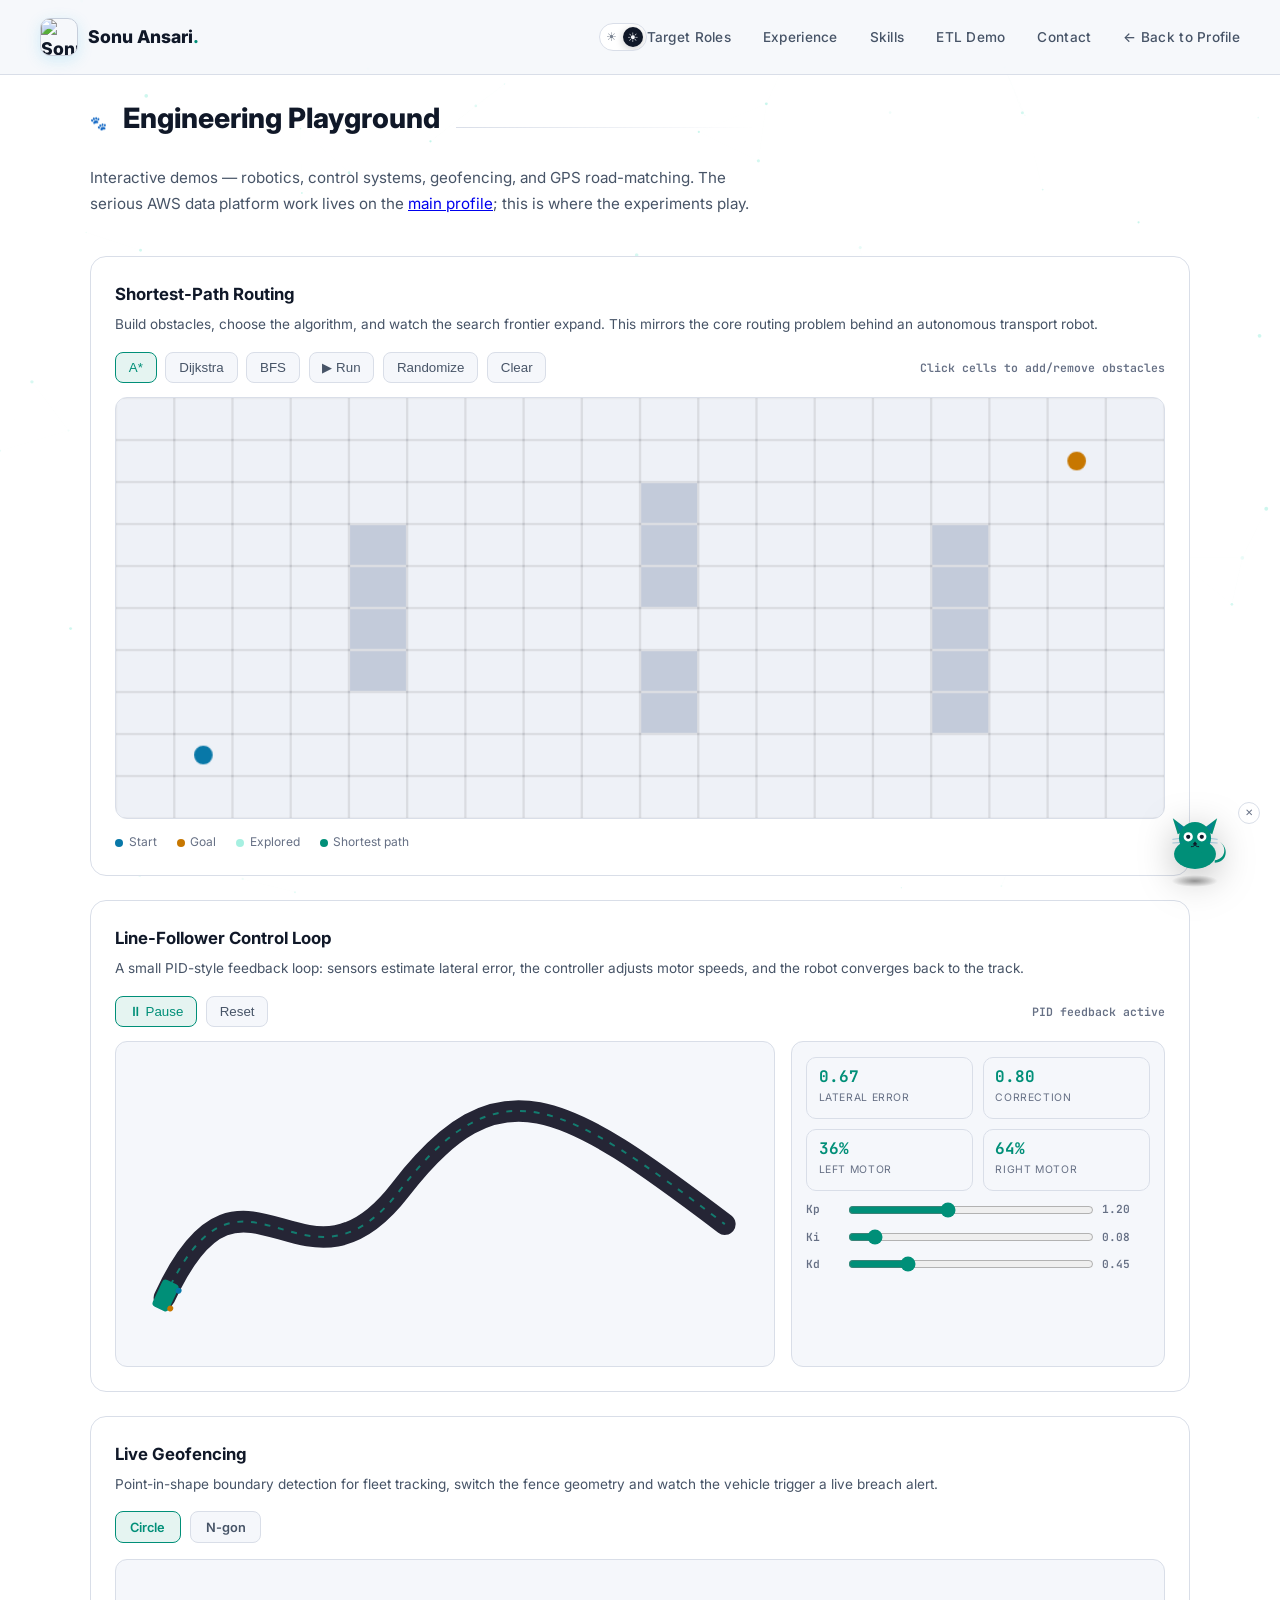
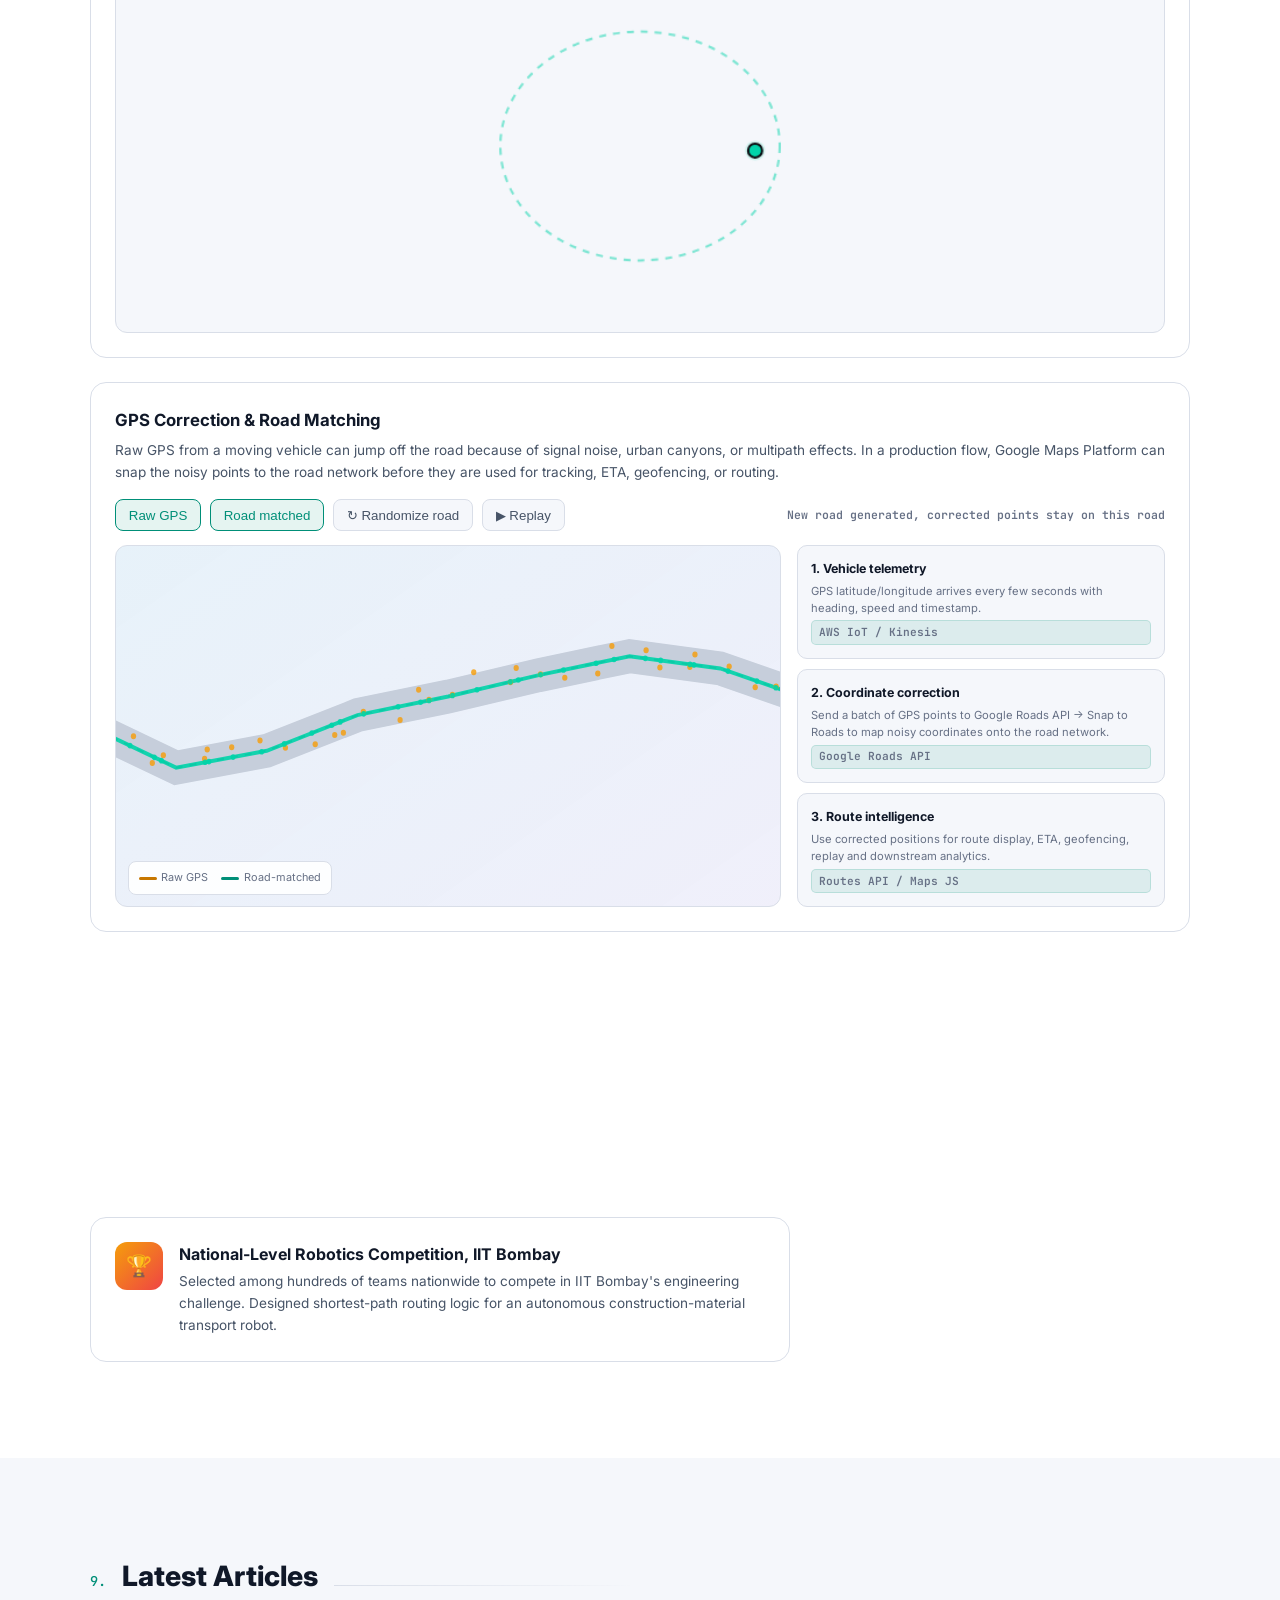
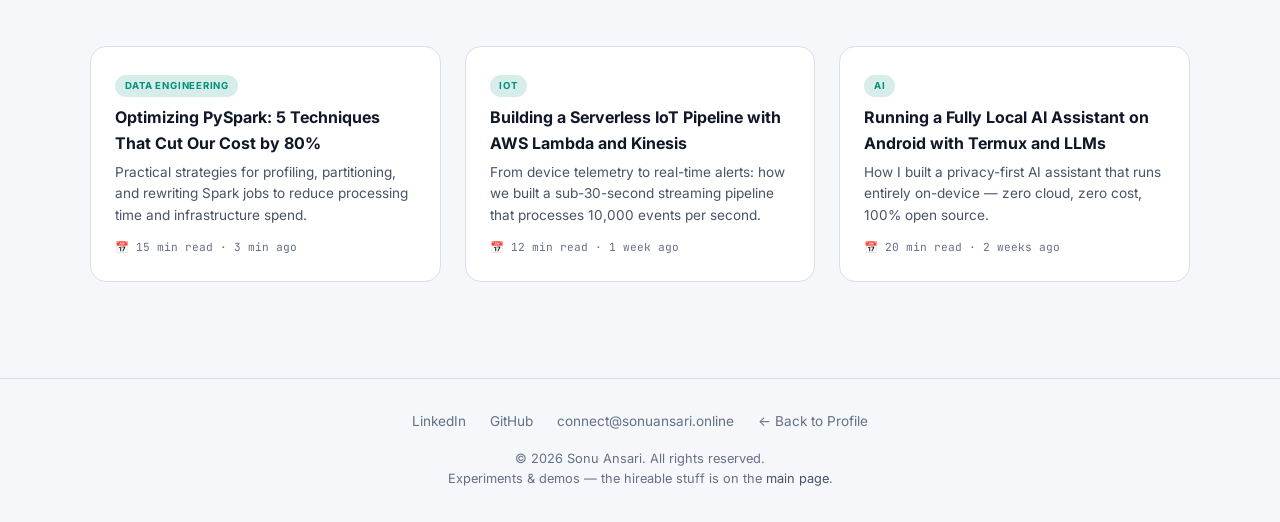
==== extras.html @ 4c88ea87 "Create extras.html" ====
<!DOCTYPE html>
<html lang="en">
<head>
    <meta charset="UTF-8">
    <meta name="viewport" content="width=device-width, initial-scale=1">
    <title>Playground — Sonu Ansari | Robotics, Geofencing & GPS Demos</title>
    <meta name="description" content="Interactive engineering demos by Sonu Ansari — shortest-path routing, line-follower control loops, live geofencing, and GPS road matching.">
    <meta name="theme-color" content="#0a0a0f">
    <link rel="icon" type="image/png" href="logo.png">
    <link rel="preconnect" href="https://fonts.googleapis.com">
    <link rel="preconnect" href="https://fonts.gstatic.com" crossorigin>
    <link href="https://fonts.googleapis.com/css2?family=Inter:wght@300;400;500;600;700;800;900&family=JetBrains+Mono:wght@400;500;600&display=swap" rel="stylesheet">
    <link rel="stylesheet" href="assets/style.css">
    <style>
        /* ===== CSS VARIABLES ===== */
        :root {
            --bg: #0a0a0f;
            --bg-elevated: #12121a;
            --bg-card: #1a1a24;
            --bg-card-hover: #1e1e2d;
            --text: #e8e8f0;
            --text-muted: #8a8aa3;
            --text-dim: #5a5a75;
            --accent: #00d4aa;
            --accent-dim: rgba(0, 212, 170, 0.2);
            --accent-glow: rgba(0, 212, 170, 0.13);
            --accent-secondary: #00a8e8;
            --accent-tertiary: #7c3aed;
            --border: #252535;
            --border-light: #333344;
            --g1: #00d4aa;
            --g2: #00a8e8;
            --g3: #7c3aed;
            --success: #10b981;
            --warning: #f59e0b;
            --pf-cell: #101019;
            --pf-obstacle: #2b2b3c;
            --pf-grid: rgba(255, 255, 255, .07);
            --pf-visited: rgba(0, 212, 170, .16);
            --pf-pathfill: rgba(0, 212, 170, .32);
            --pf-path: #00d4aa;
            --pf-start: #00a8e8;
            --pf-goal: #f59e0b;
            --cat-eye: #ffffff;
            --cat-pupil: #101828;
            --cat-mouth: #0a0a0f;
            color-scheme: dark;
        }
        html[data-theme="light"] {
            --bg: #f5f7fb;
            --bg-elevated: #ffffff;
            --bg-card: #ffffff;
            --bg-card-hover: #f8fafc;
            --text: #101828;
            --text-muted: #475467;
            --text-dim: #667085;
            --accent: #008f78;
            --accent-dim: rgba(0, 143, 120, 0.16);
            --accent-glow: rgba(0, 143, 120, 0.10);
            --accent-secondary: #0878a8;
            --accent-tertiary: #6941c6;
            --border: #d9dee8;
            --border-light: #c6cedb;
            --g1: #008f78;
            --g2: #0878a8;
            --g3: #6941c6;
            --success: #0b8f5b;
            --warning: #c77700;
            --pf-cell: #eef1f7;
            --pf-obstacle: #c3cbda;
            --pf-grid: rgba(16, 24, 40, .12);
            --pf-visited: rgba(0, 143, 120, .20);
            --pf-pathfill: rgba(0, 143, 120, .34);
            --pf-path: #008f78;
            --pf-start: #0878a8;
            --pf-goal: #c77700;
            --cat-eye: #ffffff;
            --cat-pupil: #101828;
            --cat-mouth: #101828;
            color-scheme: light;
        }
        html[data-theme="light"] body { background: var(--bg); }

        /* ===== RESET ===== */
        * { margin: 0; padding: 0; box-sizing: border-box; }
        html { scroll-behavior: smooth; }
        body {
            font-family: 'Inter', sans-serif;
            background: var(--bg);
            color: var(--text);
            line-height: 1.6;
            overflow-x: hidden;
            -webkit-font-smoothing: antialiased;
            transition: background-color .45s ease, color .45s ease;
        }
        ::-webkit-scrollbar { width: 6px; }
        ::-webkit-scrollbar-track { background: var(--bg); }
        ::-webkit-scrollbar-thumb { background: var(--border-light); border-radius: 3px; }
        ::-webkit-scrollbar-thumb:hover { background: var(--accent); }
        ::selection { background: var(--accent-dim); color: var(--accent); }
        img, svg, canvas { max-width: 100%; }

        /* ===== NAV ===== */
        nav {
            position: fixed;
            top: 0; left: 0; right: 0;
            z-index: 1000;
            padding: 1rem 2rem;
            background: color-mix(in srgb, var(--bg) 86%, transparent);
            backdrop-filter: blur(20px) saturate(1.2);
            border-bottom: 1px solid var(--border);
            transition: all 0.3s ease;
        }
        nav.scrolled {
            background: color-mix(in srgb, var(--bg) 94%, transparent);
            box-shadow: 0 4px 30px rgba(0,0,0,.16);
        }
        .nav-inner {
            max-width: 1200px;
            margin: 0 auto;
            display: flex;
            justify-content: space-between;
            align-items: center;
            min-height: 42px;
        }
        .nav-logo {
            font-weight: 800;
            font-size: 1.1rem;
            color: var(--text);
            text-decoration: none;
            display: flex;
            align-items: center;
            gap: 0.65rem;
            flex: 0 0 auto;
        }
        .nav-logo img {
            width: 38px;
            height: 38px;
            object-fit: cover;
            border-radius: 10px;
            border: 1px solid var(--border-light);
            box-shadow: 0 4px 16px rgba(0,168,232,0.16);
            flex-shrink: 0;
        }
        .nav-logo .nav-logo-dot { color: var(--accent); }
        .nav-actions {
            display: flex;
            align-items: center;
            gap: .8rem;
            margin-left: auto;
        }
        .nav-links {
            display: flex;
            gap: 2rem;
            list-style: none;
            align-items: center;
        }
        .nav-links a {
            color: var(--text-muted);
            text-decoration: none;
            font-size: 0.85rem;
            font-weight: 500;
            letter-spacing: 0.02em;
            transition: color 0.2s;
            position: relative;
        }
        .nav-links a:hover { color: var(--text); }
        .nav-links a::after {
            content: '';
            position: absolute;
            bottom: -4px; left: 0;
            width: 0; height: 2px;
            background: linear-gradient(90deg, var(--g1), var(--g2));
            transition: width 0.3s ease;
        }
        .nav-links a:hover::after { width: 100%; }

        .mobile-menu-btn {
            display: none;
            width: 42px; height: 42px;
            padding: 0;
            border: 1px solid var(--border);
            border-radius: 10px;
            background: var(--bg-card);
            color: var(--text);
            align-items: center;
            justify-content: center;
            transition: border-color .25s ease, background .25s ease, transform .25s ease;
            cursor: pointer;
        }
        .mobile-menu-btn:hover { border-color: var(--accent); transform: translateY(-1px); }
        .menu-icon {
            width: 19px; height: 16px;
            display: flex;
            flex-direction: column;
            justify-content: space-between;
        }
        .menu-icon span {
            display: block;
            width: 100%; height: 2px;
            border-radius: 2px;
            background: currentColor;
            transition: transform .3s ease, opacity .2s ease;
            transform-origin: center;
        }
        .mobile-menu-btn.active .menu-icon span:nth-child(1) { transform: translateY(7px) rotate(45deg); }
        .mobile-menu-btn.active .menu-icon span:nth-child(2) { opacity: 0; transform: scaleX(0); }
        .mobile-menu-btn.active .menu-icon span:nth-child(3) { transform: translateY(-7px) rotate(-45deg); }

        @media (max-width: 980px) {
            .mobile-menu-btn { display: inline-flex; }
            .nav-links {
                position: absolute;
                top: calc(100% + .6rem);
                left: 0; right: 0;
                z-index: 20;
                display: flex;
                flex-direction: column;
                align-items: stretch;
                gap: 0;
                padding: .55rem;
                background: color-mix(in srgb, var(--bg-elevated) 96%, transparent);
                border: 1px solid var(--border);
                border-radius: 14px;
                box-shadow: 0 18px 50px rgba(0,0,0,.18);
                opacity: 0;
                visibility: hidden;
                pointer-events: none;
                transform: translateY(-8px) scale(.98);
                transform-origin: top right;
                transition: opacity .25s ease, transform .25s ease, visibility .25s ease;
            }
            .nav-links.active { opacity: 1; visibility: visible; pointer-events: auto; transform: translateY(0) scale(1); }
            .nav-links li { width: 100%; }
            .nav-links a { display: block; padding: .8rem .85rem; border-radius: 9px; font-size: .9rem; }
            .nav-links a:hover { background: var(--accent-glow); }
            .nav-links a::after { display: none; }
        }

        /* ===== THEME TOGGLE ===== */
        .theme-toggle {
            position: relative;
            width: 48px; height: 28px;
            flex: 0 0 auto;
            border: 1px solid var(--border);
            border-radius: 999px;
            background: var(--bg-card);
            color: var(--text-muted);
            cursor: pointer;
            padding: 0;
            overflow: hidden;
            box-shadow: inset 0 0 0 1px rgba(255,255,255,.03);
            transition: border-color .3s ease, background .3s ease, transform .2s ease;
        }
        .theme-toggle:hover { border-color: var(--accent); transform: translateY(-1px); }
        .theme-toggle-track {
            position: absolute;
            inset: 0;
            display: flex;
            align-items: center;
            justify-content: space-between;
            padding: 0 6px;
            font-size: 12px;
            opacity: .72;
        }
        .theme-toggle-thumb {
            position: absolute;
            top: 3px; left: 3px;
            width: 20px; height: 20px;
            border-radius: 50%;
            display: grid;
            place-items: center;
            background: var(--text);
            color: var(--bg);
            box-shadow: 0 2px 8px rgba(0,0,0,.2);
            transition: transform .4s cubic-bezier(.2,.8,.2,1), background .4s ease, color .4s ease;
        }
        html[data-theme="light"] .theme-toggle-thumb { transform: translateX(20px); }

        /* ===== HERO ===== */
        .hero {
            min-height: 100vh;
            display: flex;
            align-items: center;
            justify-content: center;
            position: relative;
            padding: 8rem 2rem 4rem;
            overflow: hidden;
        }
        .hero-bg {
            position: absolute;
            inset: 0;
            background:
                radial-gradient(ellipse 80% 50% at 20% 40%, rgba(0,212,170,0.08) 0%, transparent 50%),
                radial-gradient(ellipse 60% 40% at 80% 60%, rgba(124,58,237,0.06) 0%, transparent 50%);
            pointer-events: none;
        }
        .hero-grid {
            position: absolute;
            inset: 0;
            background-image:
                linear-gradient(rgba(255,255,255,0.02) 1px, transparent 1px),
                linear-gradient(90deg, rgba(255,255,255,0.02) 1px, transparent 1px);
            background-size: 60px 60px;
            mask-image: radial-gradient(ellipse 70% 60% at 50% 50%, black 30%, transparent 70%);
            pointer-events: none;
        }
        .hero-content {
            max-width: 900px;
            text-align: center;
            position: relative;
            z-index: 1;
            width: 100%;
        }
        .hero-badge {
            display: inline-flex;
            align-items: center;
            gap: 0.5rem;
            padding: 0.4rem 1rem;
            background: var(--accent-dim);
            border: 1px solid var(--accent);
            border-radius: 100px;
            font-size: 0.75rem;
            font-weight: 600;
            color: var(--accent);
            letter-spacing: 0.05em;
            text-transform: uppercase;
            margin-bottom: 1.5rem;
            animation: fadeInUp 0.6s ease 0.2s both;
        }
        .hero-badge .dot {
            width: 6px; height: 6px;
            background: var(--accent);
            border-radius: 50%;
            animation: pulse 2s ease infinite;
        }
        @keyframes pulse { 0%,100%{opacity:1;transform:scale(1)} 50%{opacity:0.5;transform:scale(1.2)} }
        .hero h1 {
            font-size: clamp(2.5rem, 6vw, 4.5rem);
            font-weight: 900;
            line-height: 1.1;
            margin-bottom: 1rem;
            animation: fadeInUp 0.6s ease 0.3s both;
        }
        .hero h1 .gradient {
            background: linear-gradient(135deg, var(--g1), var(--g2), var(--g3));
            -webkit-background-clip: text;
            -webkit-text-fill-color: transparent;
            background-clip: text;
        }
        .hero-subtitle {
            font-size: clamp(1rem, 2.5vw, 1.35rem);
            color: var(--text-muted);
            font-weight: 400;
            margin-bottom: 2rem;
            animation: fadeInUp 0.6s ease 0.4s both;
        }
        .hero-desc {
            font-size: 1rem;
            color: var(--text-dim);
            max-width: 600px;
            margin: 0 auto 2.5rem;
            line-height: 1.7;
            animation: fadeInUp 0.6s ease 0.5s both;
        }
        .hero-cta {
            display: flex;
            gap: 1rem;
            justify-content: center;
            flex-wrap: wrap;
            animation: fadeInUp 0.6s ease 0.6s both;
        }
        .btn {
            display: inline-flex;
            align-items: center;
            gap: 0.5rem;
            padding: 0.85rem 1.75rem;
            border-radius: 8px;
            font-size: 0.9rem;
            font-weight: 600;
            text-decoration: none;
            transition: all 0.3s ease;
            cursor: pointer;
            border: none;
            font-family: inherit;
        }
        .btn-primary {
            background: linear-gradient(135deg, var(--g1), var(--g2));
            color: var(--bg);
            box-shadow: 0 4px 20px rgba(0,212,170,0.3);
        }
        .btn-primary:hover { transform: translateY(-2px); box-shadow: 0 8px 30px rgba(0,212,170,0.4); }
        .btn-secondary {
            background: transparent;
            color: var(--text);
            border: 1px solid var(--border-light);
        }
        .btn-secondary:hover { border-color: var(--accent); color: var(--accent); background: var(--accent-glow); }
        .btn-outline {
            background: transparent;
            color: var(--accent);
            border: 1px solid var(--accent);
        }
        .btn-outline:hover { background: var(--accent-glow); transform: translateY(-2px); }

        .stats-bar {
            display: flex;
            justify-content: center;
            gap: 3rem;
            margin-top: 4rem;
            padding-top: 2rem;
            border-top: 1px solid var(--border);
            animation: fadeInUp 0.6s ease 0.7s both;
            flex-wrap: wrap;
        }
        .stat-item { text-align: center; }
        .stat-value {
            font-size: 2rem;
            font-weight: 800;
            color: var(--accent);
            font-family: 'JetBrains Mono', monospace;
        }
        .stat-label {
            font-size: 0.75rem;
            color: var(--text-dim);
            text-transform: uppercase;
            letter-spacing: 0.1em;
            margin-top: 0.25rem;
        }

        /* ===== SECTIONS ===== */
        section { padding: 6rem 2rem; }
        .section-inner { max-width: 1100px; margin: 0 auto; }
        .section-header {
            margin-bottom: 3rem;
            display: flex;
            align-items: baseline;
            gap: 1rem;
            flex-wrap: wrap;
        }
        .section-header h2 { font-size: 1.75rem; font-weight: 800; color: var(--text); }
        .section-header .line {
            flex: 1;
            height: 1px;
            background: linear-gradient(90deg, var(--border), transparent);
            max-width: 300px;
        }
        .section-header .num {
            font-family: 'JetBrains Mono', monospace;
            font-size: 0.85rem;
            color: var(--accent);
            font-weight: 500;
        }

        /* ===== ABOUT ===== */
        #about { background: var(--bg-elevated); }
        .about-grid {
            display: grid;
            grid-template-columns: 1fr 1.2fr;
            gap: 4rem;
            align-items: start;
        }
        .about-left { position: relative; }
        .about-avatar {
            width: 220px; height: 220px;
            border-radius: 20px;
            background: linear-gradient(135deg, var(--g1), var(--g2), var(--g3));
            display: flex;
            align-items: center;
            justify-content: center;
            font-size: 5rem;
            font-weight: 800;
            color: white;
            position: relative;
            overflow: hidden;
            animation: float 6s ease-in-out infinite;
        }
        .about-avatar::before {
            content: '';
            position: absolute;
            inset: 3px;
            background: var(--bg-card);
            border-radius: 17px;
        }
        .about-avatar span { position: relative; z-index: 1; }
        @keyframes float { 0%,100%{transform:translateY(0)} 50%{transform:translateY(-10px)} }
        .about-info {
            margin-top: 2rem;
            display: flex;
            flex-direction: column;
            gap: 0.75rem;
        }
        .info-row {
            display: flex;
            align-items: center;
            gap: 0.75rem;
            font-size: 0.9rem;
            color: var(--text-muted);
        }
        .info-row svg {
            width: 18px; height: 18px;
            color: var(--accent);
            flex-shrink: 0;
        }
        .info-row a {
            color: var(--text-muted);
            text-decoration: none;
            transition: color 0.2s;
            word-break: break-all;
        }
        .info-row a:hover { color: var(--accent); }
        .about-right p {
            color: var(--text-muted);
            font-size: 1rem;
            line-height: 1.8;
            margin-bottom: 1.5rem;
        }
        .about-right p strong { color: var(--text); font-weight: 600; }

        /* ===== EXPERIENCE CAROUSEL ===== */
        #experience { position: relative; }
        .exp-carousel { position: relative; overflow: hidden; }
        .exp-track {
            display: flex;
            width: calc(var(--slide-count, 5) * 100%);
            transition: transform 0.5s cubic-bezier(0.4, 0, 0.2, 1);
            align-items: stretch;
        }
        .exp-slide {
            width: calc(100% / var(--slide-count, 5));
            flex: 0 0 calc(100% / var(--slide-count, 5));
            padding: 4px;
        }
        .exp-slide-inner {
            background: var(--bg-card);
            border: 1px solid var(--border);
            border-radius: 16px;
            padding: 2rem;
            height: 100%;
            transition: all 0.4s cubic-bezier(0.4, 0, 0.2, 1);
            position: relative;
            overflow: hidden;
        }
        .exp-slide-inner::before {
            content: '';
            position: absolute;
            top: 0; left: 0;
            width: 100%; height: 3px;
            background: linear-gradient(90deg, var(--g1), var(--g2), var(--g3));
            transform: scaleX(0);
            transform-origin: left;
            transition: transform 0.4s ease;
        }
        .exp-slide-inner:hover::before { transform: scaleX(1); }
        .exp-slide-inner:hover {
            border-color: var(--border-light);
            background: var(--bg-card-hover);
        }
        .exp-slide-header { margin-bottom: 1.25rem; }
        .exp-slide-role {
            font-size: 1.25rem;
            font-weight: 700;
            color: var(--text);
            line-height: 1.3;
            margin: 0 0 0.25rem 0;
        }
        .company-link {
            margin-left: .5rem;
            font-size: .72rem;
            font-family: 'JetBrains Mono', monospace;
            color: var(--accent);
            text-decoration: none;
            white-space: nowrap;
            border-bottom: 1px dashed currentColor;
            transition: opacity .2s ease, color .2s ease;
        }
        .company-link:hover { color: var(--accent-secondary); opacity: .9; }
        .exp-slide-company {
            font-size: 0.95rem;
            font-weight: 600;
            color: var(--accent);
            margin: 0 0 0.75rem 0;
        }
        .exp-slide-meta {
            display: flex;
            gap: 1rem;
            flex-wrap: wrap;
            align-items: center;
            margin-bottom: 1rem;
        }
        .exp-slide-meta-item {
            font-size: 0.8rem;
            color: var(--text-dim);
            font-family: 'JetBrains Mono', monospace;
            display: flex;
            align-items: center;
            gap: 0.35rem;
        }
        .exp-slide-meta-item svg {
            width: 14px; height: 14px;
            color: var(--accent);
            flex-shrink: 0;
        }
        .exp-slide-tags {
            display: flex;
            gap: 0.5rem;
            flex-wrap: wrap;
            margin-bottom: 1rem;
        }
        .exp-slide-tag {
            font-size: 0.7rem;
            font-weight: 600;
            padding: 0.25rem 0.6rem;
            border-radius: 100px;
            background: var(--accent-glow);
            border: 1px solid var(--accent-dim);
            color: var(--accent);
            text-transform: uppercase;
            letter-spacing: 0.05em;
        }
        .exp-slide-tag.current {
            background: rgba(16,185,129,0.15);
            border-color: rgba(16,185,129,0.3);
            color: var(--success);
        }
        .exp-slide-desc {
            font-size: 0.95rem;
            line-height: 1.7;
            color: var(--text-muted);
            margin: 0;
        }
        .exp-slide-achievements {
            display: flex;
            flex-direction: column;
            gap: 1rem;
        }
        .exp-slide-achievement {
            display: flex;
            gap: 0.75rem;
            align-items: flex-start;
        }
        .exp-slide-ach-icon {
            width: 20px; height: 20px;
            flex-shrink: 0;
            margin-top: 2px;
            color: var(--accent);
            font-weight: 700;
        }
        .exp-slide-ach-text { flex: 1; }
        .exp-slide-ach-title {
            font-size: 0.95rem;
            font-weight: 600;
            color: var(--text);
            line-height: 1.4;
            margin: 0 0 0.15rem 0;
        }
        .exp-slide-ach-detail {
            font-size: 0.85rem;
            color: var(--text-muted);
            line-height: 1.6;
            margin: 0;
        }
        .exp-slide-ach-highlight { font-weight: 600; color: var(--text); }
        .exp-slide-metrics-grid {
            display: grid;
            grid-template-columns: repeat(3, 1fr);
            gap: 1rem;
        }
        .exp-slide-metric {
            text-align: center;
            padding: 1.25rem 0.75rem;
            border-radius: 12px;
            border: 1px solid var(--border);
            background: var(--bg);
            transition: all 0.3s ease;
        }
        .exp-slide-metric:hover { border-color: var(--border-light); transform: translateY(-2px); }
        .exp-slide-metric-value {
            font-size: 1.75rem;
            font-weight: 800;
            color: var(--text);
            line-height: 1.1;
            margin: 0 0 0.35rem 0;
            font-family: 'JetBrains Mono', monospace;
        }
        .exp-slide-metric-label {
            font-size: 0.65rem;
            color: var(--text-dim);
            text-transform: uppercase;
            letter-spacing: 0.08em;
            margin: 0;
        }
        .exp-slide-metric.accent .exp-slide-metric-value { color: var(--accent-secondary); }
        .exp-slide-metric.positive .exp-slide-metric-value { color: var(--accent); }
        .exp-slide-card-title {
            font-size: 1.05rem;
            font-weight: 700;
            color: var(--text);
            margin: 0 0 1.25rem 0;
            display: flex;
            align-items: center;
            gap: 0.5rem;
        }
        .exp-slide-card-title svg {
            width: 20px; height: 20px;
            color: var(--accent);
        }

        .exp-slide-nav {
            display: flex;
            align-items: center;
            justify-content: center;
            gap: 1rem;
            margin-top: 1.5rem;
        }
        .exp-slide-nav-btn {
            width: 40px; height: 40px;
            border-radius: 10px;
            border: 1px solid var(--border);
            background: var(--bg-card);
            cursor: pointer;
            display: flex;
            align-items: center;
            justify-content: center;
            color: var(--text-muted);
            transition: all 0.2s ease;
        }
        .exp-slide-nav-btn:hover { border-color: var(--accent); color: var(--accent); background: var(--accent-glow); }
        .exp-slide-nav-btn:disabled { opacity: 0.3; cursor: not-allowed; }
        .exp-slide-nav-btn svg { width: 18px; height: 18px; }
        .exp-slide-dots {
            display: flex;
            gap: 0.5rem;
        }
        .exp-slide-dot {
            width: 8px; height: 8px;
            border-radius: 50%;
            border: none;
            padding: 0;
            cursor: pointer;
            background: var(--border);
            transition: all 0.3s ease;
        }
        .exp-slide-dot.active {
            background: var(--accent);
            width: 24px;
            border-radius: 4px;
        }

        @media (max-width: 640px) {
            .exp-slide-metrics-grid { grid-template-columns: repeat(2, 1fr); }
            .exp-slide-inner { padding: 1.25rem; }
            .exp-slide-role { font-size: 1.1rem; }
            .exp-slide-metric-value { font-size: 1.4rem; }
        }

        /* ===== SKILLS ===== */
        #skills { background: var(--bg-elevated); }
        .skills-grid {
            display: grid;
            grid-template-columns: repeat(auto-fit, minmax(280px, 1fr));
            gap: 1.5rem;
        }
        .skill-category {
            background: var(--bg-card);
            border: 1px solid var(--border);
            border-radius: 16px;
            padding: 1.5rem;
            transition: all 0.3s ease;
        }
        .skill-category:hover { border-color: var(--border-light); transform: translateY(-2px); }
        .skill-cat-title {
            font-size: 0.85rem;
            font-weight: 700;
            color: var(--accent);
            text-transform: uppercase;
            letter-spacing: 0.08em;
            margin-bottom: 1rem;
            display: flex;
            align-items: center;
            gap: 0.5rem;
        }
        .skill-tags {
            display: flex;
            flex-wrap: wrap;
            gap: 0.5rem;
        }
        .skill-tag {
            padding: 0.4rem 0.9rem;
            background: var(--bg);
            border: 1px solid var(--border);
            border-radius: 6px;
            font-size: 0.8rem;
            font-weight: 500;
            color: var(--text-muted);
            transition: all 0.2s;
            font-family: 'JetBrains Mono', monospace;
        }
        .skill-tag:hover { border-color: var(--accent); color: var(--accent); background: var(--accent-glow); }

        /* ===== PROJECTS ===== */
        .project-grid {
            display: grid;
            grid-template-columns: repeat(auto-fit, minmax(340px, 1fr));
            gap: 1.5rem;
        }
        .project-card {
            background: var(--bg-card);
            border: 1px solid var(--border);
            border-radius: 16px;
            padding: 2rem;
            transition: all 0.4s cubic-bezier(0.4, 0, 0.2, 1);
            position: relative;
            overflow: hidden;
            display: flex;
            flex-direction: column;
        }
        .project-card::after {
            content: '';
            position: absolute;
            top: 0; right: 0;
            width: 150px; height: 150px;
            background: radial-gradient(circle, var(--accent-glow) 0%, transparent 70%);
            opacity: 0;
            transition: opacity 0.3s;
        }
        .project-card:hover { border-color: var(--border-light); transform: translateY(-4px); box-shadow: 0 15px 50px rgba(0,0,0,0.3); }
        .project-card:hover::after { opacity: 1; }
        .project-icon {
            width: 52px; height: 52px;
            border-radius: 14px;
            background: linear-gradient(135deg, var(--accent-dim), rgba(0,168,232,0.2));
            display: flex;
            align-items: center;
            justify-content: center;
            margin-bottom: 1rem;
            font-size: 1.6rem;
            border: 1px solid var(--accent-dim);
        }
        .project-title {
            font-size: 1.1rem;
            font-weight: 700;
            color: var(--text);
            margin-bottom: 0.5rem;
        }
        .project-desc {
            font-size: 0.9rem;
            color: var(--text-muted);
            line-height: 1.6;
            margin-bottom: 1rem;
            flex-grow: 1;
        }
        .project-features {
            list-style: none;
            margin-bottom: 1rem;
        }
        .project-features li {
            display: flex;
            gap: 0.5rem;
            align-items: flex-start;
            font-size: 0.85rem;
            color: var(--text-muted);
            margin-bottom: 0.4rem;
        }
        .project-features li::before { content: '→'; color: var(--accent); font-weight: 700; }
        .project-metrics {
            display: flex;
            gap: 1.5rem;
            margin-top: auto;
        }
        .project-metric {
            font-size: 0.75rem;
            color: var(--text-dim);
        }
        .project-metric strong {
            display: block;
            font-size: 1rem;
            color: var(--accent);
            font-family: 'JetBrains Mono', monospace;
        }
        .project-tags {
            display: flex;
            flex-wrap: wrap;
            gap: 0.4rem;
            margin-top: 1rem;
        }
        .project-tag {
            padding: 0.25rem 0.7rem;
            background: var(--bg);
            border-radius: 4px;
            font-size: 0.7rem;
            color: var(--text-dim);
            font-family: 'JetBrains Mono', monospace;
            border: 1px solid var(--border);
        }
        .project-links {
            display: flex;
            gap: 0.75rem;
            margin-top: 1rem;
        }
        .project-link {
            display: inline-flex;
            align-items: center;
            gap: 0.4rem;
            padding: 0.5rem 1rem;
            background: var(--bg);
            border: 1px solid var(--border);
            border-radius: 6px;
            color: var(--text-muted);
            text-decoration: none;
            font-size: 0.8rem;
            font-weight: 500;
            transition: all 0.2s;
        }
        .project-link:hover { border-color: var(--accent); color: var(--accent); background: var(--accent-glow); }
        .project-card.featured {
            border-color: var(--accent-dim);
            background: linear-gradient(135deg, var(--bg-card), rgba(0,212,170,0.03));
        }
        .project-card.featured .project-icon {
            background: linear-gradient(135deg, var(--accent-dim), rgba(124,58,237,0.2));
            animation: iconGlow 3s ease infinite;
        }
        @keyframes iconGlow { 0%,100%{box-shadow:0 0 0 0 rgba(0,212,170,0.2)} 50%{box-shadow:0 0 20px 5px rgba(0,212,170,0.1)} }
        .featured-badge {
            position: absolute;
            top: 1rem; right: 1rem;
            padding: 0.25rem 0.6rem;
            background: linear-gradient(135deg, var(--g1), var(--g2));
            color: var(--bg);
            font-size: 0.65rem;
            font-weight: 700;
            text-transform: uppercase;
            letter-spacing: 0.05em;
            border-radius: 100px;
        }

        /* ===== SHOWCASE (shared) ===== */
        #showcase { background: var(--bg-elevated); }
        .showcase-intro {
            color: var(--text-muted);
            max-width: 680px;
            margin: -1.5rem 0 2.5rem;
            font-size: 0.95rem;
            line-height: 1.7;
        }
        .showcase-grid {
            display: grid;
            grid-template-columns: repeat(auto-fit, minmax(320px, 1fr));
            gap: 1.5rem;
        }
        .showcase-card {
            background: var(--bg-card);
            border: 1px solid var(--border);
            border-radius: 16px;
            padding: 1.5rem;
            transition: border-color 0.3s ease;
        }
        .showcase-card:hover { border-color: var(--border-light); }
        .showcase-card-wide { grid-column: 1 / -1; }
        .showcase-card-header h3 {
            font-size: 1.05rem;
            font-weight: 700;
            color: var(--text);
            margin-bottom: 0.35rem;
        }
        .showcase-card-header p {
            font-size: 0.85rem;
            color: var(--text-muted);
            line-height: 1.6;
            margin-bottom: 1rem;
        }
        .showcase-canvas-wrap {
            position: relative;
            background: var(--bg);
            border: 1px solid var(--border);
            border-radius: 12px;
            overflow: hidden;
        }
        .showcase-canvas-wrap canvas,
        .showcase-canvas-wrap svg {
            display: block;
            width: 100%;
            height: auto;
        }
        .showcase-legend {
            display: flex;
            gap: 1.25rem;
            flex-wrap: wrap;
            margin-top: 0.85rem;
            font-size: 0.75rem;
            color: var(--text-dim);
        }
        .showcase-legend .dot {
            display: inline-block;
            width: 8px; height: 8px;
            border-radius: 50%;
            margin-right: 0.35rem;
            vertical-align: middle;
        }
        .showcase-legend .dot.start { background: var(--accent-secondary); }
        .showcase-legend .dot.goal { background: var(--warning); }
        .showcase-legend .dot.visited { background: rgba(0,212,170,0.35); }
        .showcase-legend .dot.path { background: var(--accent); }

        .demo-toolbar {
            display: flex;
            align-items: center;
            gap: 0.55rem;
            flex-wrap: wrap;
            margin-bottom: 0.9rem;
        }
        .demo-btn {
            padding: 0.45rem 0.8rem;
            border-radius: 8px;
            border: 1px solid var(--border);
            background: var(--bg);
            color: var(--text-muted);
            font: 600 0.75rem/1 inherit;
            cursor: pointer;
            transition: all .2s ease;
        }
        .demo-btn:hover, .demo-btn.active { border-color: var(--accent); color: var(--accent); background: var(--accent-glow); }
        .demo-readout {
            margin-left: auto;
            font: 600 0.72rem/1 'JetBrains Mono', monospace;
            color: var(--text-dim);
        }

        /* Line Follower */
        .lf-dashboard {
            display: grid;
            grid-template-columns: 1.5fr .85fr;
            gap: 1rem;
        }
        .lf-panel {
            background: var(--bg);
            border: 1px solid var(--border);
            border-radius: 12px;
            padding: 0.9rem;
        }
        .lf-metrics {
            display: grid;
            grid-template-columns: repeat(2, 1fr);
            gap: .65rem;
        }
        .lf-metric {
            border: 1px solid var(--border);
            border-radius: 10px;
            padding: .7rem;
        }
        .lf-metric-value {
            font: 700 1rem/1 'JetBrains Mono', monospace;
            color: var(--accent);
        }
        .lf-metric-label {
            margin-top: .3rem;
            font-size: .65rem;
            color: var(--text-dim);
            text-transform: uppercase;
            letter-spacing: .06em;
        }
        .control-row {
            display: grid;
            grid-template-columns: 34px 1fr 48px;
            gap: .5rem;
            align-items: center;
            margin-top: .7rem;
            font: 600 .7rem/1 'JetBrains Mono', monospace;
            color: var(--text-dim);
        }
        .control-row input { width: 100%; accent-color: var(--accent); }
        .lf-robot-body { fill: var(--accent); }
        .lf-sensor { transition: fill 0.15s ease; fill: var(--accent-secondary); }
        .lf-sensor.active { fill: var(--warning); }

        /* Geofence */
        .showcase-controls {
            display: flex;
            align-items: center;
            gap: 0.6rem;
            flex-wrap: wrap;
            margin-bottom: 1rem;
        }
        .shape-btn {
            padding: 0.45rem 0.9rem;
            border-radius: 8px;
            border: 1px solid var(--border);
            background: var(--bg);
            color: var(--text-muted);
            font-size: 0.8rem;
            font-weight: 600;
            cursor: pointer;
            transition: all 0.2s ease;
            font-family: inherit;
        }
        .shape-btn:hover { border-color: var(--accent); color: var(--accent); }
        .shape-btn.active { background: var(--accent-glow); border-color: var(--accent); color: var(--accent); }
        .ngon-slider-wrap {
            display: none;
            align-items: center;
            gap: 0.5rem;
            font-size: 0.75rem;
            color: var(--text-dim);
            font-family: 'JetBrains Mono', monospace;
        }
        .ngon-slider-wrap.active { display: flex; }
        .ngon-slider-wrap input[type="range"] { accent-color: var(--accent); width: 120px; }
        .geofence-alert {
            position: absolute;
            top: 0.75rem;
            left: 50%;
            transform: translateX(-50%) translateY(-10px);
            background: rgba(239,68,68,0.15);
            border: 1px solid rgba(239,68,68,0.4);
            color: #f87171;
            font-size: 0.75rem;
            font-weight: 700;
            padding: 0.4rem 0.9rem;
            border-radius: 100px;
            opacity: 0;
            transition: all 0.3s ease;
            pointer-events: none;
            letter-spacing: 0.02em;
            white-space: nowrap;
        }
        .geofence-alert.show { opacity: 1; transform: translateX(-50%) translateY(0); }

        /* Map Match */
        .mapmatch-layout {
            display: grid;
            grid-template-columns: 1.45fr .8fr;
            gap: 1rem;
        }
        .map-canvas {
            position: relative;
            min-height: 300px;
            background: linear-gradient(145deg, rgba(0,168,232,.06), rgba(124,58,237,.04)), var(--bg);
            border: 1px solid var(--border);
            border-radius: 12px;
            overflow: hidden;
        }
        .map-canvas svg { width: 100%; height: 300px; display: block; }
        .map-legend {
            position: absolute;
            left: .75rem; bottom: .7rem;
            display: flex;
            gap: .8rem;
            flex-wrap: wrap;
            font-size: .68rem;
            color: var(--text-dim);
            background: color-mix(in srgb, var(--bg-elevated) 92%, transparent);
            padding: .45rem .6rem;
            border-radius: 8px;
            border: 1px solid var(--border);
        }
        .legend-line {
            display: inline-block;
            width: 18px; height: 3px;
            vertical-align: middle;
            margin-right: .3rem;
            border-radius: 4px;
            background: var(--warning);
        }
        .legend-line.corrected { background: var(--accent); }
        #roadBase { stroke: var(--border-light) !important; }
        #roadCenter { stroke: var(--text-dim) !important; }
        #mapVehicle { stroke: var(--bg) !important; }
        .map-api-list {
            display: flex;
            flex-direction: column;
            gap: .65rem;
        }
        .api-step {
            border: 1px solid var(--border);
            border-radius: 10px;
            padding: .8rem;
            background: var(--bg);
        }
        .api-step strong { display: block; color: var(--text); font-size: .78rem; }
        .api-step span { display: block; margin-top: .25rem; color: var(--text-dim); font-size: .7rem; line-height: 1.5; }
        .api-chip {
            display: inline-block;
            margin-top: .45rem;
            padding: .18rem .45rem;
            border-radius: 5px;
            background: var(--accent-glow);
            color: var(--accent);
            border: 1px solid var(--accent-dim);
            font: 600 .62rem/1 'JetBrains Mono', monospace;
        }

        /* ETL */
        .etl-cohort {
            display: grid;
            grid-template-columns: repeat(4, 1fr);
            gap: .65rem;
            margin: .9rem 0 1rem;
        }
        .etl-cohort-card {
            border: 1px solid var(--border);
            border-radius: 12px;
            padding: .75rem .8rem;
            background: linear-gradient(135deg, rgba(255,255,255,.025), rgba(0,212,170,.025));
        }
        .etl-cohort-card span {
            display: block;
            font-size: .62rem;
            color: var(--text-dim);
            text-transform: uppercase;
            letter-spacing: .05em;
        }
        .etl-cohort-card strong {
            display: block;
            margin-top: .25rem;
            font: 700 1.15rem/1.1 'JetBrains Mono', monospace;
            color: var(--accent);
        }
        .etl-cohort-card small {
            display: block;
            margin-top: .25rem;
            color: var(--text-muted);
            font-size: .62rem;
        }
        .etl-report-grid {
            display: grid;
            grid-template-columns: 1fr 1fr;
            gap: .75rem;
            margin-top: .9rem;
        }
        .etl-report-card {
            border: 1px solid var(--border);
            border-radius: 12px;
            padding: 1rem;
            background: var(--bg);
        }
        .etl-report-label {
            display: block;
            font: 700 .58rem/1 'JetBrains Mono', monospace;
            letter-spacing: .1em;
            color: var(--text-dim);
            margin-bottom: .8rem;
        }
        .etl-report-user {
            display: flex;
            align-items: center;
            gap: .7rem;
            padding-bottom: .7rem;
            border-bottom: 1px solid var(--border);
        }
        .etl-avatar {
            width: 34px; height: 34px;
            display: grid;
            place-items: center;
            border-radius: 50%;
            background: var(--accent-glow);
            border: 1px solid var(--accent);
            color: var(--accent);
            font: 700 .68rem 'JetBrains Mono', monospace;
        }
        .etl-report-user strong, .etl-badge strong {
            display: block;
            color: var(--text);
            font-size: .75rem;
        }
        .etl-report-user small, .etl-badge small {
            display: block;
            margin-top: .18rem;
            color: var(--text-dim);
            font-size: .61rem;
        }
        .etl-metric-row {
            display: grid;
            grid-template-columns: 1fr auto auto;
            gap: .7rem;
            align-items: center;
            padding: .55rem 0;
            border-bottom: 1px solid rgba(255,255,255,.04);
            font-size: .68rem;
        }
        .etl-metric-row:last-child { border-bottom: 0; }
        .etl-metric-row strong {
            font: 700 .75rem 'JetBrains Mono', monospace;
            color: var(--text);
        }
        .etl-metric-row i { font-style: normal; font-size: .58rem; color: var(--accent); }
        .etl-badge {
            display: flex;
            gap: .65rem;
            align-items: flex-start;
            padding: .55rem 0;
            border-bottom: 1px solid rgba(255,255,255,.04);
        }
        .etl-badge:last-child { border-bottom: 0; }
        .etl-badge > span { font-size: 1.15rem; }
        .etl-flow {
            position: relative;
            display: flex;
            gap: .55rem;
            align-items: stretch;
            overflow-x: auto;
            padding: .25rem .1rem .8rem;
            scrollbar-width: thin;
        }
        .etl-node {
            position: relative;
            min-width: 92px;
            border: 1px solid var(--border);
            border-radius: 12px;
            background: var(--bg);
            padding: .85rem .6rem;
            text-align: center;
            transition: all .3s ease;
        }
        .etl-node.active { border-color: var(--accent); box-shadow: 0 0 24px var(--accent-glow); transform: translateY(-3px); }
        .etl-node.done { border-color: rgba(0,212,170,.35); }
        .etl-node-icon { font-size: 1.15rem; }
        .etl-node-name { margin-top: .35rem; font-size: .7rem; font-weight: 700; color: var(--text); }
        .etl-node-sub { margin-top: .2rem; font-size: .58rem; color: var(--text-dim); line-height: 1.35; }
        .etl-arrow {
            flex: 0 0 18px;
            display: flex;
            align-items: center;
            justify-content: center;
            color: var(--accent);
            font: 700 1rem/1 'JetBrains Mono', monospace;
        }
        .etl-stats {
            display: grid;
            grid-template-columns: repeat(4, 1fr);
            gap: .65rem;
            margin-top: .9rem;
        }
        .etl-stat {
            padding: .75rem;
            border: 1px solid var(--border);
            border-radius: 10px;
            background: var(--bg);
        }
        .etl-stat strong {
            display: block;
            font: 700 .95rem/1 'JetBrains Mono', monospace;
            color: var(--accent);
        }
        .etl-stat span {
            display: block;
            margin-top: .3rem;
            font-size: .62rem;
            color: var(--text-dim);
            text-transform: uppercase;
            letter-spacing: .05em;
        }
        .etl-note {
            margin-top: .8rem;
            padding: .7rem .85rem;
            border-left: 2px solid var(--accent);
            background: var(--accent-glow);
            color: var(--text-muted);
            font-size: .75rem;
            line-height: 1.55;
        }

        @media (max-width: 760px) {
            .etl-cohort { grid-template-columns: repeat(2, 1fr); }
            .etl-report-grid { grid-template-columns: 1fr; }
            .lf-dashboard, .mapmatch-layout { grid-template-columns: 1fr; }
            .demo-readout { margin-left: 0; width: 100%; }
            .etl-stats { grid-template-columns: repeat(2, 1fr); }
            .showcase-grid, .project-grid, .skills-grid, .cert-grid { grid-template-columns: 1fr; }
            .showcase-card-wide { grid-column: auto; }
            .about-grid { grid-template-columns: 1fr; gap: 2rem; }
            .about-avatar { width: 160px; height: 160px; font-size: 3.5rem; }
            .stats-bar { gap: 1.5rem; }
            .stat-value { font-size: 1.5rem; }
            section { padding: 4rem 1rem; }
            .hero { padding: 6.5rem 1rem 3rem; min-height: 100svh; }
            .contact-box { padding: 2rem 1.15rem; }
            .contact-links { flex-direction: column; }
            .contact-link { justify-content: center; width: 100%; }
        }

        /* ===== CERTIFICATIONS ===== */
        #certifications { background: var(--bg-elevated); }
        .cert-grid {
            display: grid;
            grid-template-columns: repeat(auto-fit, minmax(280px, 1fr));
            gap: 1.5rem;
        }
        .cert-card {
            background: var(--bg-card);
            border: 1px solid var(--border);
            border-radius: 16px;
            padding: 1.5rem;
            display: flex;
            gap: 1rem;
            align-items: flex-start;
            transition: all 0.3s ease;
        }
        .cert-card:hover { border-color: var(--accent); transform: translateY(-2px); }
        .cert-icon {
            width: 48px; height: 48px;
            border-radius: 12px;
            background: linear-gradient(135deg, var(--g1), var(--g2));
            display: flex;
            align-items: center;
            justify-content: center;
            font-size: 1.3rem;
            flex-shrink: 0;
        }
        .cert-info h3 { font-size: 0.95rem; font-weight: 700; color: var(--text); margin-bottom: 0.25rem; }
        .cert-info p { font-size: 0.8rem; color: var(--text-dim); }

        /* ===== EDUCATION ===== */
        .edu-card {
            background: var(--bg-card);
            border: 1px solid var(--border);
            border-radius: 16px;
            padding: 1.5rem;
            display: flex;
            gap: 1rem;
            align-items: flex-start;
            max-width: 600px;
        }
        .edu-icon {
            width: 48px; height: 48px;
            border-radius: 12px;
            background: var(--accent-dim);
            display: flex;
            align-items: center;
            justify-content: center;
            font-size: 1.3rem;
            flex-shrink: 0;
        }
        .edu-info h3 { font-size: 1rem; font-weight: 700; color: var(--text); margin-bottom: 0.25rem; }
        .edu-info p { font-size: 0.85rem; color: var(--text-muted); }

        /* ===== RECOGNITION ===== */
        #recognition { background: var(--bg-elevated); }
        .recog-card {
            background: var(--bg-card);
            border: 1px solid var(--border);
            border-radius: 16px;
            padding: 1.5rem;
            max-width: 700px;
            display: flex;
            gap: 1rem;
            align-items: flex-start;
        }
        .recog-icon {
            width: 48px; height: 48px;
            border-radius: 12px;
            background: linear-gradient(135deg, #f59e0b, #ef4444);
            display: flex;
            align-items: center;
            justify-content: center;
            font-size: 1.3rem;
            flex-shrink: 0;
        }
        .recog-info h3 { font-size: 1rem; font-weight: 700; color: var(--text); margin-bottom: 0.25rem; }
        .recog-info p { font-size: 0.85rem; color: var(--text-muted); line-height: 1.6; }

        /* ===== TESTIMONIALS ===== */
        #testimonials { background: var(--bg-elevated); }
        .testimonial-grid {
            display: grid;
            grid-template-columns: repeat(auto-fit, minmax(280px, 1fr));
            gap: 1.5rem;
        }
        .testimonial-card {
            background: var(--bg-card);
            border: 1px solid var(--border);
            border-radius: 16px;
            padding: 1.5rem;
            transition: all 0.3s ease;
        }
        .testimonial-card:hover { border-color: var(--border-light); transform: translateY(-2px); }
        .testimonial-card .quote {
            font-size: 0.9rem;
            color: var(--text-muted);
            line-height: 1.7;
            font-style: italic;
            margin-bottom: 0.75rem;
        }
        .testimonial-card .author {
            font-size: 0.85rem;
            font-weight: 600;
            color: var(--text);
        }
        .testimonial-card .role {
            font-size: 0.75rem;
            color: var(--text-dim);
        }

        /* ===== BLOG / ARTICLES ===== */
        #blog { background: var(--bg); }
        .blog-grid {
            display: grid;
            grid-template-columns: repeat(auto-fit, minmax(280px, 1fr));
            gap: 1.5rem;
        }
        .blog-card {
            background: var(--bg-card);
            border: 1px solid var(--border);
            border-radius: 16px;
            padding: 1.5rem;
            transition: all 0.3s ease;
            text-decoration: none;
            color: inherit;
            display: block;
        }
        .blog-card:hover { border-color: var(--accent); transform: translateY(-3px); }
        .blog-card .blog-tag {
            display: inline-block;
            font-size: 0.6rem;
            font-weight: 700;
            text-transform: uppercase;
            letter-spacing: 0.08em;
            padding: 0.2rem 0.6rem;
            border-radius: 100px;
            background: var(--accent-dim);
            color: var(--accent);
            margin-bottom: 0.5rem;
        }
        .blog-card h3 {
            font-size: 1rem;
            font-weight: 700;
            color: var(--text);
            margin-bottom: 0.35rem;
        }
        .blog-card p {
            font-size: 0.85rem;
            color: var(--text-muted);
            line-height: 1.6;
        }
        .blog-card .blog-meta {
            display: block;
            margin-top: 0.75rem;
            font-size: 0.7rem;
            color: var(--text-dim);
            font-family: 'JetBrains Mono', monospace;
        }

        /* ===== CONTACT ===== */
        #contact { text-align: center; }
        .contact-box {
            background: var(--bg-card);
            border: 1px solid var(--border);
            border-radius: 20px;
            padding: 3rem 2rem;
            max-width: 700px;
            margin: 0 auto;
            position: relative;
            overflow: hidden;
        }
        .contact-box::before {
            content: '';
            position: absolute;
            top: -50%; left: -50%;
            width: 200%; height: 200%;
            background: radial-gradient(circle, var(--accent-glow) 0%, transparent 50%);
            pointer-events: none;
        }
        .contact-box h2 { font-size: 1.75rem; font-weight: 800; margin-bottom: 0.5rem; position: relative; }
        .contact-box p { color: var(--text-muted); margin-bottom: 2rem; position: relative; }
        .contact-links {
            display: flex;
            justify-content: center;
            gap: 1rem;
            flex-wrap: wrap;
            position: relative;
        }
        .contact-link {
            display: inline-flex;
            align-items: center;
            gap: 0.5rem;
            padding: 0.75rem 1.5rem;
            background: var(--bg);
            border: 1px solid var(--border);
            border-radius: 10px;
            color: var(--text);
            text-decoration: none;
            font-size: 0.85rem;
            font-weight: 500;
            transition: all 0.2s;
        }
        .contact-link:hover { border-color: var(--accent); color: var(--accent); background: var(--accent-glow); }
        .schedule-btn-wrap { display: inline-flex; align-items: center; }

        /* ===== FOOTER ===== */
        footer {
            padding: 2rem;
            text-align: center;
            border-top: 1px solid var(--border);
            color: var(--text-dim);
            font-size: 0.8rem;
        }
        footer a { color: var(--text-muted); text-decoration: none; }
        footer a:hover { color: var(--accent); }
        footer .footer-social {
            display: flex;
            justify-content: center;
            gap: 1.5rem;
            margin-bottom: 1rem;
        }
        footer .footer-social a {
            color: var(--text-dim);
            text-decoration: none;
            font-size: 0.85rem;
            transition: color 0.2s;
        }
        footer .footer-social a:hover { color: var(--accent); }

        /* ===== ANIMATIONS ===== */
        @keyframes fadeInUp {
            from { opacity: 0; transform: translateY(20px); }
            to { opacity: 1; transform: translateY(0); }
        }
        .reveal {
            opacity: 0;
            transform: translateY(30px);
            transition: all 0.6s ease;
        }
        .reveal.visible { opacity: 1; transform: translateY(0); }

        @media (prefers-reduced-motion: reduce) {
            *, *::before, *::after {
                animation-duration: 0.01ms !important;
                animation-iteration-count: 1 !important;
                transition-duration: 0.01ms !important;
                scroll-behavior: auto !important;
            }
        }

        /* ===== PARTICLE CANVAS ===== */
        #particles {
            position: fixed;
            inset: 0;
            pointer-events: none;
            z-index: 0;
            opacity: 0.4;
        }

        /* ===== SCROLL TO TOP ===== */
        .scroll-top {
            position: fixed;
            bottom: 7.5rem;
            right: 1.25rem;
            z-index: 500;
            width: 44px;
            height: 44px;
            border-radius: 50%;
            border: 1px solid var(--border);
            background: var(--bg-card);
            color: var(--text-muted);
            font-size: 1.2rem;
            cursor: pointer;
            display: none;
            align-items: center;
            justify-content: center;
            transition: all 0.3s ease;
            box-shadow: 0 4px 16px rgba(0,0,0,0.2);
        }
        .scroll-top.show { display: flex; }
        .scroll-top:hover { border-color: var(--accent); color: var(--accent); background: var(--accent-glow); transform: translateY(-2px); }

        /* ===== CAT COMPANION ===== */
        .cat-companion {
            position: fixed;
            right: 1.25rem;
            bottom: 1.25rem;
            z-index: 600;
            display: flex;
            align-items: flex-end;
            gap: 0.4rem;
            animation: catBob 4.5s ease-in-out infinite;
        }
        @keyframes catBob { 0%,100%{transform:translateY(0)} 50%{transform:translateY(-4px)} }
        .cat-companion.hidden .cat-figure,
        .cat-companion.hidden .cat-hide-btn,
        .cat-companion.hidden .cat-bubble { display: none; }

        .cat-figure {
            position: relative;
            width: 74px; height: 74px;
            padding: 0;
            border: none;
            background: transparent;
            cursor: pointer;
            transform-origin: 50% 100%;
            transition: transform .18s cubic-bezier(.34,1.56,.64,1);
            filter: drop-shadow(0 8px 18px rgba(0,0,0,.28));
            perspective: 520px;
        }
        .cat-figure:hover { transform: translateY(-3px) scale(1.04); }
        .cat-figure:active { transform: translateY(0) scale(0.97); }
        .cat-figure svg { transform-style: preserve-3d; will-change: transform; }
        .cat-figure.pounce { animation: catPounce .5s cubic-bezier(.34,1.56,.64,1); }
        .cat-figure.notice .cat-ear { transform: rotate(0deg) scaleY(1.12); }
        @keyframes catPounce {
            0%{transform:translateY(0) scale(1)}
            30%{transform:translateY(-14px) scale(1.06) rotate(-4deg)}
            55%{transform:translateY(2px) scale(0.97) rotate(3deg)}
            100%{transform:translateY(0) scale(1) rotate(0deg)}
        }
        .cat-figure.spin { animation: catSpin .7s cubic-bezier(.34,1.56,.64,1); }
        @keyframes catSpin {
            0%{transform:rotate(0) scale(1)}
            50%{transform:rotate(180deg) scale(1.15)}
            100%{transform:rotate(360deg) scale(1)}
        }
        .cat-figure.purr { animation: catPurr .28s ease-in-out 4; }
        @keyframes catPurr { 0%,100%{transform:translateY(0) scale(1,1)} 50%{transform:translateY(1px) scale(1.03,.96)} }
        .cat-figure.scrolling .cat-tail { animation: catTailFast 0.55s ease-in-out infinite; }
        .cat-figure.scrolling .cat-ear { transform: rotate(-6deg) scaleY(1.08); }
        .cat-figure.blink .cat-lid { opacity: 1; }

        .cat-body-fill { fill: var(--accent); }
        .cat-body-shade { fill: var(--accent-tertiary); opacity: .35; }
        .cat-eye-white { fill: var(--cat-eye); }
        .cat-pupil { fill: var(--cat-pupil); transition: transform .05s linear; }
        .cat-mouth, .cat-nose { stroke: var(--cat-mouth); }
        .cat-nose { fill: var(--cat-mouth); }
        .cat-ear { transform-origin: 50% 100%; transition: transform .25s cubic-bezier(.34,1.56,.64,1); }
        .cat-tail { transform-origin: 78% 82%; animation: catTailIdle 3.6s ease-in-out infinite; }
        @keyframes catTailIdle { 0%,100%{transform:rotate(-6deg)} 50%{transform:rotate(10deg)} }
        @keyframes catTailFast { 0%,100%{transform:rotate(-14deg)} 50%{transform:rotate(16deg)} }
        .cat-lid { fill: var(--bg-card); opacity: 0; transform-origin: center; transition: opacity .06s linear; }
        .cat-shadow {
            position: absolute;
            bottom: -7px;
            left: 50%;
            width: 64%; height: 12px;
            transform: translateX(-50%);
            background: radial-gradient(ellipse at center, rgba(0,0,0,.38) 0%, transparent 70%);
            border-radius: 50%;
            pointer-events: none;
        }

        .cat-bubble {
            max-width: 168px;
            padding: .5rem .7rem;
            margin-bottom: .35rem;
            background: var(--bg-card);
            border: 1px solid var(--border-light);
            border-radius: 12px 12px 4px 12px;
            color: var(--text);
            font-size: .74rem;
            font-weight: 500;
            line-height: 1.4;
            box-shadow: 0 10px 30px rgba(0,0,0,.24);
            opacity: 0;
            transform: translateY(6px) scale(.96);
            transition: opacity .2s ease, transform .2s ease;
            pointer-events: none;
        }
        .cat-bubble.show { opacity: 1; transform: translateY(0) scale(1); }

        .cat-hide-btn {
            width: 22px; height: 22px;
            border-radius: 50%;
            border: 1px solid var(--border);
            background: var(--bg-card);
            color: var(--text-dim);
            font-size: .65rem;
            line-height: 1;
            cursor: pointer;
            display: flex;
            align-items: center;
            justify-content: center;
            align-self: flex-start;
            margin-top: -4px;
            transition: all .2s ease;
        }
        .cat-hide-btn:hover { color: var(--text); border-color: var(--accent); }

        .cat-restore-btn {
            position: fixed;
            right: 1.25rem;
            bottom: 1.25rem;
            z-index: 600;
            width: 42px; height: 42px;
            border-radius: 50%;
            border: 1px solid var(--border);
            background: var(--bg-card);
            color: var(--accent);
            font-size: 1.15rem;
            cursor: pointer;
            display: none;
            align-items: center;
            justify-content: center;
            box-shadow: 0 8px 24px rgba(0,0,0,.24);
            transition: all .2s ease;
        }
        .cat-restore-btn.show { display: flex; }
        .cat-restore-btn:hover { border-color: var(--accent); transform: translateY(-2px); }

        @media (max-width: 700px) {
            .cat-companion { right: .75rem; bottom: .85rem; }
            .cat-figure { width: 58px; height: 58px; }
            .cat-bubble { max-width: 128px; font-size: .68rem; }
            .cat-restore-btn { right: .75rem; bottom: .85rem; width: 38px; height: 38px; }
            .scroll-top { right: .75rem; bottom: 5.75rem; width: 38px; height: 38px; font-size: 1rem; }
        }

        @media (prefers-reduced-motion: reduce) {
            .cat-tail, .cat-figure.pounce, .cat-figure.scrolling .cat-tail,
            .cat-figure.spin, .cat-figure.purr, .cat-companion { animation: none !important; }
            .cat-figure, .cat-ear, .cat-pupil { transition: none !important; }
        }

        /* ===== SHOWCASE MOBILE FIT ===== */
        #showcase svg, #showcase canvas { max-width: 100%; }
        #lineFollowerSvg { width: 100%; height: auto; display: block; }
        .lf-panel { overflow: hidden; }

        @media (max-width: 640px) {
            html { overflow-x: hidden; }
            .map-canvas svg { height: 220px; }
            .etl-flow { flex-wrap: wrap; overflow-x: visible; gap: .5rem; padding-bottom: .25rem; }
            .etl-arrow { display: none; }
            .etl-node { min-width: 0; flex: 1 1 calc(50% - .25rem); }
            .demo-toolbar { gap: .4rem; }
            .demo-btn { padding: .4rem .65rem; }
        }

        /* ===== RESPONSIVE OVERRIDES ===== */
        .brand-image {
            width: 280px; height: 155px;
            padding: 0;
            background: var(--bg-card);
            border: 1px solid var(--border-light);
            box-shadow: 0 20px 60px rgba(0,168,232,0.15);
        }
        .brand-image img { width: 100%; height: 100%; object-fit: cover; display: block; border-radius: 18px; }

        @media (max-width: 700px) {
            .brand-image { width: min(280px, 90vw); height: auto; aspect-ratio: 280/155; }
            .about-left { display: flex; flex-direction: column; align-items: center; }
            .about-info { width: 100%; max-width: 360px; }
            .stats-bar { display: grid; grid-template-columns: repeat(2, 1fr); gap: 1.25rem .75rem; margin-top: 2.5rem; }
            .section-header .line { flex-basis: 100%; max-width: none; }
            .section-header h2 { font-size: 1.45rem; }
            .hero-cta .btn { width: 100%; justify-content: center; }
        }

        @media (max-width: 420px) {
            nav { padding-inline: .75rem; }
            .nav-logo { font-size: 1rem; }
            .theme-toggle { width: 44px; height: 26px; }
            .theme-toggle-thumb { width: 18px; height: 18px; top: 3px; left: 3px; }
            html[data-theme="light"] .theme-toggle-thumb { transform: translateX(18px); }
            .nav-actions { gap: .4rem; }
            .hero h1 { font-size: clamp(2.2rem, 12vw, 3rem); }
            .stat-value { font-size: 1.3rem; }
            .stat-label { font-size: .62rem; }
            .exp-slide-metrics-grid { grid-template-columns: 1fr 1fr; gap: .55rem; }
            .exp-slide-inner { padding: 1rem; }
            .etl-cohort, .etl-stats { grid-template-columns: 1fr 1fr; }
        }
    </style>
    <script>
        (function() {
            try {
                var t = localStorage.getItem('sonu-theme');
                if (!t) t = (window.matchMedia && window.matchMedia('(prefers-color-scheme: light)').matches) ? 'light' : 'dark';
                document.documentElement.setAttribute('data-theme', t);
            } catch (e) {}
        })();
    </script>
<base target="_blank">
</head>
<body>

    <!-- Particle Background -->
    <canvas id="particles"></canvas>

    <!-- Scroll to Top -->
    <button class="scroll-top" id="scrollTop" aria-label="Scroll to top">↑</button>

<!-- ===== CAT COMPANION ===== -->
    <div class="cat-companion" id="catCompanion">
        <div class="cat-bubble" id="catBubble" aria-hidden="true"></div>
        <button class="cat-figure" id="catFigure" type="button" aria-label="Site cat, click to say hi">
            <span class="cat-shadow" aria-hidden="true"></span>
            <svg id="catSvg" viewBox="0 0 120 120" width="100%" height="100%" aria-hidden="true">
                <path class="cat-tail" d="M92 92 C 112 92, 116 68, 100 58 C 112 66, 110 86, 92 88 Z" fill="var(--accent)"/>
                <ellipse class="cat-body-fill" cx="60" cy="78" rx="34" ry="24"/>
                <path class="cat-ear" id="catEarL" d="M32 46 L24 20 L48 38 Z" fill="var(--accent)"/>
                <path class="cat-ear" id="catEarR" d="M88 46 L96 20 L72 38 Z" fill="var(--accent)"/>
                <path d="M35 42 L30 26 L46 37 Z" fill="var(--accent-secondary)" opacity=".55"/>
                <path d="M85 42 L90 26 L74 37 Z" fill="var(--accent-secondary)" opacity=".55"/>
                <circle class="cat-body-fill" cx="60" cy="52" r="26"/>
                <g id="catEyeL">
                    <circle class="cat-eye-white" cx="49" cy="50" r="7.5"/>
                    <circle class="cat-pupil" id="pupilL" cx="49" cy="50" r="3.4"/>
                    <ellipse class="cat-lid" cx="49" cy="50" rx="8" ry="7.5"/>
                </g>
                <g id="catEyeR">
                    <circle class="cat-eye-white" cx="71" cy="50" r="7.5"/>
                    <circle class="cat-pupil" id="pupilR" cx="71" cy="50" r="3.4"/>
                    <ellipse class="cat-lid" cx="71" cy="50" rx="8" ry="7.5"/>
                </g>
                <path class="cat-nose" d="M60 58 L57 62 L63 62 Z"/>
                <path class="cat-mouth" d="M60 62 Q60 66 54 66 M60 62 Q60 66 66 66" fill="none" stroke-width="1.6" stroke-linecap="round"/>
                <g stroke="var(--accent-secondary)" stroke-width="1" opacity=".55" stroke-linecap="round">
                    <line x1="24" y1="54" x2="40" y2="52"/>
                    <line x1="24" y1="60" x2="40" y2="59"/>
                    <line x1="96" y1="54" x2="80" y2="52"/>
                    <line x1="96" y1="60" x2="80" y2="59"/>
                </g>
            </svg>
        </button>
        <button class="cat-hide-btn" id="catHideBtn" type="button" aria-label="Hide cat companion" title="Hide cat companion">✕</button>
    </div>
    <button class="cat-restore-btn" id="catRestoreBtn" type="button" aria-label="Show cat companion" title="Show cat companion">🐾</button>

    
    <nav id="navbar">
        <div class="nav-inner">
            <a href="index.html" class="nav-logo" aria-label="Back to profile">
                <img src="logo.png" alt="Sonu Ansari logo">
                <span>Sonu Ansari<span class="nav-logo-dot">.</span></span>
            </a>
            <div class="nav-actions">
                <button class="theme-toggle" id="themeToggle" type="button" aria-label="Switch theme" title="Switch theme">
                    <span class="theme-toggle-track"><span>☀</span><span>☾</span></span>
                    <span class="theme-toggle-thumb" id="themeToggleThumb">☾</span>
                </button>
                <button class="mobile-menu-btn" id="mobileMenuBtn" type="button" aria-label="Open navigation" aria-expanded="false" aria-controls="primaryNav">
                    <span class="menu-icon" aria-hidden="true"><span></span><span></span><span></span></span>
                </button>
            </div>
            <ul class="nav-links" id="primaryNav">
                <li><a href="index.html#roles">Target Roles</a></li>
                <li><a href="index.html#experience">Experience</a></li>
                <li><a href="index.html#skills">Skills</a></li>
                <li><a href="index.html#demo">ETL Demo</a></li>
                <li><a href="index.html#contact">Contact</a></li>
                <li><a href="index.html" class="nav-extras">← Back to Profile</a></li>
            </ul>
        </div>
    </nav>

    <!-- ===== PLAYGROUND / SHOWCASE ===== -->
    <section id="showcase">
        <div class="section-inner">
            <div class="section-header reveal">
                <span class="num">🐾</span>
                <h2>Engineering Playground</h2>
                <div class="line"></div>
            </div>
            <p class="showcase-intro reveal">Interactive demos — robotics, control systems, geofencing, and GPS road-matching. The serious AWS data platform work lives on the <a href="index.html">main profile</a>; this is where the experiments play.</p>
            <div class="showcase-grid">
<!-- Pathfinding -->
                <div class="showcase-card showcase-card-wide reveal">
                    <div class="showcase-card-header">
                        <h3>Shortest-Path Routing</h3>
                        <p>Build obstacles, choose the algorithm, and watch the search frontier expand. This mirrors the core routing problem behind an autonomous transport robot.</p>
                    </div>
                    <div class="demo-toolbar">
                        <button class="demo-btn active path-algo-btn" data-algo="astar">A*</button>
                        <button class="demo-btn path-algo-btn" data-algo="dijkstra">Dijkstra</button>
                        <button class="demo-btn path-algo-btn" data-algo="bfs">BFS</button>
                        <button class="demo-btn" id="pathRun">▶ Run</button>
                        <button class="demo-btn" id="pathRandom">Randomize</button>
                        <button class="demo-btn" id="pathClear">Clear</button>
                        <span class="demo-readout" id="pathStatus">Click cells to add/remove obstacles</span>
                    </div>
                    <div class="showcase-canvas-wrap"><canvas id="pathfindCanvas" width="900" height="360"></canvas></div>
                    <div class="showcase-legend">
                        <span><i class="dot start"></i>Start</span><span><i class="dot goal"></i>Goal</span><span><i class="dot visited"></i>Explored</span><span><i class="dot path"></i>Shortest path</span>
                    </div>
                </div>

                <!-- Line Follower -->
                <div class="showcase-card showcase-card-wide reveal">
                    <div class="showcase-card-header">
                        <h3>Line-Follower Control Loop</h3>
                        <p>A small PID-style feedback loop: sensors estimate lateral error, the controller adjusts motor speeds, and the robot converges back to the track.</p>
                    </div>
                    <div class="demo-toolbar">
                        <button class="demo-btn active" id="lfStart">⏸ Pause</button>
                        <button class="demo-btn" id="lfReset">Reset</button>
                        <span class="demo-readout" id="lfStatus">PID feedback active</span>
                    </div>
                    <div class="lf-dashboard">
                        <div class="lf-panel">
                            <svg id="lineFollowerSvg" viewBox="0 0 640 300" width="640" height="300" aria-label="Interactive line follower simulation">
                                <path id="trackPath" d="M35,245 C115,70 175,265 275,135 S 440,45 605,170" fill="none" stroke="#252535" stroke-width="22" stroke-linecap="round" stroke-linejoin="round"/>
                                <path d="M35,245 C115,70 175,265 275,135 S 440,45 605,170" fill="none" stroke="#00d4aa" stroke-width="2" stroke-dasharray="6 8" opacity=".5"/>
                                <g id="lfRobot"><rect class="lf-robot-body" x="-15" y="-9" width="30" height="18" rx="4"/><circle class="lf-sensor" id="lfSensorL" cx="-10" cy="10" r="3"/><circle class="lf-sensor" id="lfSensorR" cx="10" cy="10" r="3"/></g>
                            </svg>
                        </div>
                        <div class="lf-panel">
                            <div class="lf-metrics">
                                <div class="lf-metric"><div class="lf-metric-value" id="lfError">0.00</div><div class="lf-metric-label">Lateral error</div></div>
                                <div class="lf-metric"><div class="lf-metric-value" id="lfCorrection">0.00</div><div class="lf-metric-label">Correction</div></div>
                                <div class="lf-metric"><div class="lf-metric-value" id="lfLeft">50%</div><div class="lf-metric-label">Left motor</div></div>
                                <div class="lf-metric"><div class="lf-metric-value" id="lfRight">50%</div><div class="lf-metric-label">Right motor</div></div>
                            </div>
                            <div class="control-row"><span>Kp</span><input id="lfKp" type="range" min="0" max="3" step="0.05" value="1.2"><span id="lfKpV">1.20</span></div>
                            <div class="control-row"><span>Ki</span><input id="lfKi" type="range" min="0" max="1" step="0.01" value="0.08"><span id="lfKiV">0.08</span></div>
                            <div class="control-row"><span>Kd</span><input id="lfKd" type="range" min="0" max="2" step="0.05" value="0.45"><span id="lfKdV">0.45</span></div>
                        </div>
                    </div>
                </div>

                <!-- Geofence -->
                <div class="showcase-card showcase-card-wide reveal">
                    <div class="showcase-card-header">
                        <h3>Live Geofencing</h3>
                        <p>Point-in-shape boundary detection for fleet tracking, switch the fence geometry and watch the vehicle trigger a live breach alert.</p>
                    </div>
                    <div class="showcase-controls">
                        <button class="shape-btn active" data-shape="circle">Circle</button>
                        <button class="shape-btn" data-shape="ngon">N-gon</button>
                        <div class="ngon-slider-wrap" id="ngonSliderWrap"><input type="range" id="ngonSlider" min="3" max="12" value="5" aria-label="Number of fence sides"><span id="ngonSliderValue">5 sides</span></div>
                    </div>
                    <div class="showcase-canvas-wrap"><canvas id="geofenceCanvas" width="900" height="320"></canvas><div class="geofence-alert" id="geofenceAlert">⚠ Geofence breach detected</div></div>
                </div>

                <!-- GPS Correction -->
                <div class="showcase-card showcase-card-wide reveal">
                    <div class="showcase-card-header">
                        <h3>GPS Correction &amp; Road Matching</h3>
                        <p>Raw GPS from a moving vehicle can jump off the road because of signal noise, urban canyons, or multipath effects. In a production flow, Google Maps Platform can snap the noisy points to the road network before they are used for tracking, ETA, geofencing, or routing.</p>
                    </div>
                    <div class="demo-toolbar">
                        <button class="demo-btn active" id="mapRawBtn">Raw GPS</button>
                        <button class="demo-btn active" id="mapCorrectBtn">Road matched</button>
                        <button class="demo-btn" id="mapRandomize">↻ Randomize road</button>
                        <button class="demo-btn" id="mapAnimate">▶ Replay</button>
                        <span class="demo-readout" id="mapStatus">Noisy GPS projected onto the visible road</span>
                    </div>
                    <div class="mapmatch-layout">
                        <div class="map-canvas">
                            <svg id="mapMatchSvg" viewBox="0 0 760 300" preserveAspectRatio="none">
                                <path id="roadBase" d="M-20 230 C90 175 150 220 245 150 S405 45 505 120 S630 245 780 165" fill="none" stroke="#252535" stroke-width="34" stroke-linecap="round"/>
                                <path id="roadCenter" d="M-20 230 C90 175 150 220 245 150 S405 45 505 120 S630 245 780 165" fill="none" stroke="#6b6b82" stroke-width="2" stroke-dasharray="8 8"/>
                                <path id="correctedRoute" d="M-20 230 C90 175 150 220 245 150 S405 45 505 120 S630 245 780 165" fill="none" stroke="#00d4aa" stroke-width="4" stroke-linecap="round" opacity=".9"/>
                                <g id="rawPoints"></g><g id="correctedPoints"></g>
                                <circle id="mapVehicle" cx="80" cy="190" r="7" fill="#00a8e8" stroke="#0a0a0f" stroke-width="3"/>
                            </svg>
                            <div class="map-legend"><span><i class="legend-line"></i>Raw GPS</span><span><i class="legend-line corrected"></i>Road-matched</span></div>
                        </div>
                        <div class="map-api-list">
                            <div class="api-step"><strong>1. Vehicle telemetry</strong><span>GPS latitude/longitude arrives every few seconds with heading, speed and timestamp.</span><span class="api-chip">AWS IoT / Kinesis</span></div>
                            <div class="api-step"><strong>2. Coordinate correction</strong><span>Send a batch of GPS points to Google Roads API → Snap to Roads to map noisy coordinates onto the road network.</span><span class="api-chip">Google Roads API</span></div>
                            <div class="api-step"><strong>3. Route intelligence</strong><span>Use corrected positions for route display, ETA, geofencing, replay and downstream analytics.</span><span class="api-chip">Routes API / Maps JS</span></div>
                        </div>
                    </div>
                </div>

                
            </div>
        </div>
    </section>

<!-- ===== RECOGNITION ===== -->
    <section id="recognition">
        <div class="section-inner">
            <div class="section-header reveal">
                <span class="num">08.</span>
                <h2>Recognition</h2>
                <div class="line"></div>
            </div>
            <div class="recog-card reveal">
                <div class="recog-icon">🏆</div>
                <div class="recog-info">
                    <h3>National-Level Robotics Competition, IIT Bombay</h3>
                    <p>Selected among hundreds of teams nationwide to compete in IIT Bombay's engineering challenge. Designed shortest-path routing logic for an autonomous construction-material transport robot.</p>
                </div>
            </div>
        </div>
    </section>

    
<!-- ===== BLOG / ARTICLES (NEW) ===== -->
    <section id="blog">
        <div class="section-inner">
            <div class="section-header reveal">
                <span class="num">9.</span>
                <h2>Latest Articles</h2>
                <div class="line"></div>
            </div>
            <div class="blog-grid">
                <a href="#" class="blog-card reveal" onclick="alert('Full article coming soon!')">
                    <span class="blog-tag">Data Engineering</span>
                    <h3>Optimizing PySpark: 5 Techniques That Cut Our Cost by 80%</h3>
                    <p>Practical strategies for profiling, partitioning, and rewriting Spark jobs to reduce processing time and infrastructure spend.</p>
                    <span class="blog-meta">📅 15 min read · 3 min ago</span>
                </a>
                <a href="#" class="blog-card reveal" onclick="alert('Full article coming soon!')">
                    <span class="blog-tag">IoT</span>
                    <h3>Building a Serverless IoT Pipeline with AWS Lambda and Kinesis</h3>
                    <p>From device telemetry to real-time alerts: how we built a sub-30-second streaming pipeline that processes 10,000 events per second.</p>
                    <span class="blog-meta">📅 12 min read · 1 week ago</span>
                </a>
                <a href="#" class="blog-card reveal" onclick="alert('Full article coming soon!')">
                    <span class="blog-tag">AI</span>
                    <h3>Running a Fully Local AI Assistant on Android with Termux and LLMs</h3>
                    <p>How I built a privacy-first AI assistant that runs entirely on-device — zero cloud, zero cost, 100% open source.</p>
                    <span class="blog-meta">📅 20 min read · 2 weeks ago</span>
                </a>
            </div>
        </div>
    </section>

    

    <!-- ===== FOOTER ===== -->
    <footer>
        <div class="footer-social">
            <a href="https://www.linkedin.com/in/sonu-ansari-88927120a" target="_blank" rel="noopener noreferrer">LinkedIn</a>
            <a href="https://github.com/Sonu-Ansari-Dev" target="_blank" rel="noopener noreferrer">GitHub</a>
            <a href="#" class="obf-link" data-obf="email" rel="nofollow">Email</a>
            <a href="index.html">← Back to Profile</a>
        </div>
        <p>© <span id="year"></span> Sonu Ansari. All rights reserved.</p>
        <p>Experiments &amp; demos — the hireable stuff is on the <a href="index.html">main page</a>.</p>
    </footer>

    <script>
        document.getElementById('year').textContent = new Date().getFullYear();
// ================================================================
// ================================================================
        // 0. CONTACT INFO DE-OBFUSCATION
        // Email is assembled here at runtime instead of sitting as plain
        // text in the page source, so basic scraping bots (the kind that
        // harvest contact info for spam emails) that only read static HTML
        // never see it. Real visitors get a normal working mailto: link
        // the instant the page loads.
        // ================================================================
        (function() {
            var emailUser = 'connect',
                emailDomain = 'sonuansari.online',
                email = emailUser + '@' + emailDomain;

            document.querySelectorAll('[data-obf="email"]').forEach(function(el) {
                el.setAttribute('href', 'mailto:' + email);
                if (!/[📧]/.test(el.textContent)) el.textContent = email;
            });
        })();

        // ================================================================
// ================================================================
        // 1. SCROLL REVEAL
        // ================================================================
        (function() {
            var els = document.querySelectorAll('.reveal');
            var observer = new IntersectionObserver(function(entries) {
                entries.forEach(function(e) {
                    if (e.isIntersecting) e.target.classList.add('visible');
                });
            }, { threshold: 0.1, rootMargin: '0px 0px -50px 0px' });
            els.forEach(function(el) { observer.observe(el); });
        })();

        // ================================================================
// ================================================================
        // 2. NAVBAR SCROLL
        // ================================================================
        (function() {
            var nav = document.getElementById('navbar');
            function update() { nav.classList.toggle('scrolled', window.pageYOffset > 100); }
            window.addEventListener('scroll', update, { passive: true });
            update();
        })();

        // ================================================================
// ================================================================
        // 3. SCROLL TO TOP
        // ================================================================
        (function() {
            var btn = document.getElementById('scrollTop');
            window.addEventListener('scroll', function() {
                btn.classList.toggle('show', window.pageYOffset > 400);
            }, { passive: true });
            btn.addEventListener('click', function() {
                window.scrollTo({ top: 0, behavior: 'smooth' });
            });
        })();

        // ================================================================
// ================================================================
        // 4. PARTICLES
        // ================================================================
        (function() {
            var canvas = document.getElementById('particles');
            if (!canvas) return;
            var ctx = canvas.getContext('2d');
            var particles = [];
            var animId = null;
            var prefersReducedMotion = window.matchMedia('(prefers-reduced-motion: reduce)').matches;

            function resize() { canvas.width = window.innerWidth;
                canvas.height = window.innerHeight; }
            resize();
            window.addEventListener('resize', resize);

            function Particle() {
                this.x = Math.random() * canvas.width;
                this.y = Math.random() * canvas.height;
                this.vx = (Math.random() - 0.5) * 0.3;
                this.vy = (Math.random() - 0.5) * 0.3;
                this.r = Math.random() * 1.5 + 0.5;
                this.o = Math.random() * 0.5 + 0.1;
            }
            Particle.prototype.update = function() {
                this.x += this.vx;
                this.y += this.vy;
                if (this.x < 0 || this.x > canvas.width) this.vx *= -1;
                if (this.y < 0 || this.y > canvas.height) this.vy *= -1;
            };
            Particle.prototype.draw = function() {
                ctx.beginPath();
                ctx.arc(this.x, this.y, this.r, 0, Math.PI * 2);
                ctx.fillStyle = 'rgba(0, 212, 170, ' + this.o + ')';
                ctx.fill();
            };

            function init() {
                particles = [];
                var count = Math.min(window.innerWidth / 15, 80);
                for (var i = 0; i < count; i++) particles.push(new Particle());
            }

            function animate() {
                ctx.clearRect(0, 0, canvas.width, canvas.height);
                particles.forEach(function(p) { p.update();
                    p.draw(); });
                for (var i = 0; i < particles.length; i++) {
                    for (var j = i + 1; j < particles.length; j++) {
                        var dx = particles[i].x - particles[j].x;
                        var dy = particles[i].y - particles[j].y;
                        var d = Math.sqrt(dx * dx + dy * dy);
                        if (d < 120) {
                            ctx.beginPath();
                            ctx.moveTo(particles[i].x, particles[i].y);
                            ctx.lineTo(particles[j].x, particles[j].y);
                            ctx.strokeStyle = 'rgba(0, 212, 170, ' + (0.08 * (1 - d / 120)) + ')';
                            ctx.lineWidth = 0.5;
                            ctx.stroke();
                        }
                    }
                }
                animId = requestAnimationFrame(animate);
            }

            if (prefersReducedMotion) {
                canvas.style.display = 'none';
            } else {
                init();
                animate();
                document.addEventListener('visibilitychange', function() {
                    if (document.hidden) { if (animId) cancelAnimationFrame(animId);
                        animId = null; } else if (!animId) animate();
                });
            }
        })();

        // ================================================================
// ================================================================
        // 5. MOBILE NAV
        // ================================================================
        (function() {
            var btn = document.getElementById('mobileMenuBtn');
            var menu = document.getElementById('primaryNav');
            if (!btn || !menu) return;

            function close() {
                menu.classList.remove('active');
                btn.classList.remove('active');
                btn.setAttribute('aria-expanded', 'false');
                btn.setAttribute('aria-label', 'Open navigation');
            }
            btn.addEventListener('click', function() {
                var open = !menu.classList.contains('active');
                menu.classList.toggle('active', open);
                btn.classList.toggle('active', open);
                btn.setAttribute('aria-expanded', String(open));
                btn.setAttribute('aria-label', open ? 'Close navigation' : 'Open navigation');
            });
            document.addEventListener('click', function(e) {
                if (!menu.contains(e.target) && !btn.contains(e.target)) close();
            });
            window.addEventListener('resize', function() { if (window.innerWidth > 980) close(); }, { passive: true });
        })();

        // ================================================================
// ================================================================
        // 6. SMOOTH SCROLL
        // ================================================================
        document.querySelectorAll('a[href^="#"]').forEach(function(a) {
            a.addEventListener('click', function(e) {
                var href = this.getAttribute('href');
                if (!href || href === '#') { e.preventDefault(); return; }
                var target = document.querySelector(href);
                if (target) {
                    e.preventDefault();
                    target.scrollIntoView({ behavior: 'smooth', block: 'start' });
                    document.querySelector('.nav-links').classList.remove('active');
                    var mmb = document.getElementById('mobileMenuBtn');
                    if (mmb) { mmb.classList.remove('active');
                        mmb.setAttribute('aria-expanded', 'false'); }
                }
            });
        });

        // ================================================================
// ================================================================
        // 9. PATHFINDING
        // ================================================================
        (function() {
            var canvas = document.getElementById('pathfindCanvas');
            if (!canvas) return;
            var ctx = canvas.getContext('2d');
            var compact = window.innerWidth < 640;
            canvas.width = compact ? 720 : 900;
            canvas.height = compact ? 400 : 360;
            var cols = compact ? 12 : 18,
                rows = compact ? 8 : 10,
                cellW = canvas.width / cols,
                cellH = canvas.height / rows;
            var start = { r: rows - 2, c: 1 },
                goal = { r: 1, c: cols - 2 };
            var grid = [],
                visited = [],
                path = [],
                running = false,
                timer = null,
                algorithm = 'astar';
            var statusEl = document.getElementById('pathStatus');

            function key(n) { return n.r + ',' + n.c; }

            function resetGrid() {
                grid = Array.from({ length: rows }, function() { return Array(cols).fill(false); });
                var wallCols = compact ? [3, 6, 9] : [4, 9, 14];
                var gapRows = compact ? [[2, 5], [4], [2, 6]] : [[2, 7], [5], [2, 8]];
                wallCols.forEach(function(wc, wi) {
                    for (var r = 1; r < rows - 1; r++) {
                        if (gapRows[wi].indexOf(r) !== -1) continue;
                        if (r === start.r || r === goal.r) continue;
                        grid[r][wc] = true;
                    }
                });
                grid[start.r][start.c] = false;
                grid[goal.r][goal.c] = false;
                visited = [];
                path = [];
                draw();
                if (statusEl) statusEl.textContent = 'Click cells to add/remove obstacles';
            }

            function clearGrid() {
                grid = Array.from({ length: rows }, function() { return Array(cols).fill(false); });
                visited = [];
                path = [];
                draw();
                if (statusEl) statusEl.textContent = 'Open grid, choose obstacles or run';
            }

            function randomize() {
                for (var r = 0; r < rows; r++)
                    for (var c = 0; c < cols; c++) grid[r][c] = Math.random() < 0.22;
                grid[start.r][start.c] = false;
                grid[goal.r][goal.c] = false;
                visited = [];
                path = [];
                draw();
                if (statusEl) statusEl.textContent = 'Random obstacles generated';
            }

            function neighbors(n) {
                return [
                    [1, 0],
                    [-1, 0],
                    [0, 1],
                    [0, -1]
                ].map(function(d) { return { r: n.r + d[0], c: n.c + d[1] }; }).filter(function(x) { return x.r >= 0 &&
                        x.r < rows && x.c >= 0 && x.c < cols && !grid[x.r][x.c]; });
            }

            function heuristic(a, b) { return Math.abs(a.r - b.r) + Math.abs(a.c - b.c); }

            function solve() {
                if (running) return;
                visited = [];
                path = [];
                running = true;
                var queue = [start],
                    parent = {},
                    seen = {};
                seen[key(start)] = true;
                var dist = {};
                dist[key(start)] = 0;
                var open = [{ n: start, g: 0, f: heuristic(start, goal) }],
                    closed = {};

                function chooseAStar() { open.sort(function(a, b) { return a.f - b.f || a.g - b.g; }); return open
                        .shift(); }

                function step() {
                    if (algorithm === 'bfs') {
                        if (!queue.length) return finish(false);
                        var n = queue.shift();
                        visited.push(n);
                        if (n.r === goal.r && n.c === goal.c) return finish(true, n);
                        neighbors(n).forEach(function(nb) { var k = key(nb); if (!seen[k]) { seen[k] = true;
                                parent[k] = n;
                                queue.push(nb); } });
                    } else {
                        var item = chooseAStar();
                        if (!item) return finish(false);
                        var n2 = item.n,
                            k2 = key(n2);
                        if (closed[k2]) return schedule();
                        closed[k2] = true;
                        visited.push(n2);
                        if (n2.r === goal.r && n2.c === goal.c) return finish(true, n2);
                        neighbors(n2).forEach(function(nb) {
                            var k = key(nb),
                                g = item.g + 1;
                            if (closed[k]) return;
                            if (dist[k] === undefined || g < dist[k]) { dist[k] = g;
                                parent[k] = n2; var h = algorithm === 'astar' ? heuristic(nb, goal) : 0;
                                open.push({ n: nb, g: g, f: g + h }); }
                        });
                    }
                    draw();
                    if (statusEl) statusEl.textContent = algorithm.toUpperCase() + ' exploring ' + visited.length +
                        ' nodes…';
                    timer = setTimeout(step, 32);
                }

                function schedule() { timer = setTimeout(step, 10); }

                function finish(found, last) {
                    if (found) { var cur = last;
                        path = []; while (cur) { path.unshift(cur);
                            cur = parent[key(cur)]; } if (statusEl) statusEl.textContent = algorithm.toUpperCase() +
                            ' found ' + path.length + ' nodes after exploring ' + visited.length; } else if (statusEl)
                        statusEl.textContent = 'No path found, add a gap or clear some obstacles';
                    running = false;
                    draw();
                }
                step();
            }

            function cssVar(name, fb) { var v = getComputedStyle(document.documentElement).getPropertyValue(name);
                v = v ? v.trim() : ''; return v || fb; }

            function draw() {
                ctx.clearRect(0, 0, canvas.width, canvas.height);
                var col = {
                    obstacle: cssVar('--pf-obstacle', '#1c1c28'),
                    cell: cssVar('--pf-cell', '#0a0a0f'),
                    gridline: cssVar('--pf-grid', 'rgba(255,255,255,.05)'),
                    visited: cssVar('--pf-visited', 'rgba(0,212,170,.12)'),
                    pathfill: cssVar('--pf-pathfill', 'rgba(0,212,170,.28)'),
                    path: cssVar('--pf-path', '#00d4aa'),
                    start: cssVar('--pf-start', '#00a8e8'),
                    goal: cssVar('--pf-goal', '#f59e0b')
                };
                var vis = {};
                visited.forEach(function(n) { vis[key(n)] = true; });
                var pat = {};
                path.forEach(function(n) { pat[key(n)] = true; });
                for (var r = 0; r < rows; r++) {
                    for (var c = 0; c < cols; c++) {
                        var x = c * cellW,
                            y = r * cellH,
                            k = r + ',' + c;
                        ctx.fillStyle = grid[r][c] ? col.obstacle : pat[k] ? col.pathfill : vis[k] ? col.visited : col
                        .cell;
                        ctx.fillRect(x + 1, y + 1, cellW - 2, cellH - 2);
                        ctx.strokeStyle = col.gridline;
                        ctx.strokeRect(x, y, cellW, cellH);
                    }
                }
                if (path.length) {
                    ctx.strokeStyle = col.path;
                    ctx.lineWidth = 5;
                    ctx.lineCap = 'round';
                    ctx.lineJoin = 'round';
                    ctx.beginPath();
                    path.forEach(function(n, i) { var x = n.c * cellW + cellW / 2,
                            y = n.r * cellH + cellH / 2;
                        i ? ctx.lineTo(x, y) : ctx.moveTo(x, y); });
                    ctx.stroke();
                }

                function node(n, color) { ctx.beginPath();
                    ctx.arc(n.c * cellW + cellW / 2, n.r * cellH + cellH / 2, Math.min(cellW, cellH) * .25, 0, Math.PI *
                        2);
                    ctx.fillStyle = color;
                    ctx.fill();
                    ctx.lineWidth = 2;
                    ctx.strokeStyle = col.cell;
                    ctx.stroke(); }
                node(start, col.start);
                node(goal, col.goal);
            }
            canvas.addEventListener('click', function(e) {
                if (running) return;
                var rect = canvas.getBoundingClientRect();
                var c = Math.floor((e.clientX - rect.left) * canvas.width / rect.width / cellW);
                var r = Math.floor((e.clientY - rect.top) * canvas.height / rect.height / cellH);
                if ((r === start.r && c === start.c) || (r === goal.r && c === goal.c)) return;
                grid[r][c] = !grid[r][c];
                visited = [];
                path = [];
                draw();
                if (statusEl) statusEl.textContent = grid[r][c] ? 'Obstacle added' : 'Obstacle removed';
            });
            document.querySelectorAll('.path-algo-btn').forEach(function(btn) {
                btn.addEventListener('click', function() {
                    document.querySelectorAll('.path-algo-btn').forEach(function(b) { b.classList.remove(
                        'active'); });
                    btn.classList.add('active');
                    algorithm = btn.dataset.algo;
                    if (statusEl) statusEl.textContent = 'Algorithm: ' + algorithm.toUpperCase();
                });
            });
            document.getElementById('pathRun').addEventListener('click', solve);
            document.getElementById('pathRandom').addEventListener('click', randomize);
            document.getElementById('pathClear').addEventListener('click', clearGrid);
            resetGrid();
        })();

        // ================================================================
// ================================================================
        // 10. LINE FOLLOWER
        // ================================================================
        (function() {
            var svg = document.getElementById('lineFollowerSvg');
            if (!svg) return;
            var path = document.getElementById('trackPath'),
                robot = document.getElementById('lfRobot'),
                sensorL = document.getElementById('lfSensorL'),
                sensorR = document.getElementById('lfSensorR');
            var len = path.getTotalLength(),
                t = 0,
                offset = 18,
                integral = 0,
                prevError = 0,
                rafId = null,
                running = true;
            var kp = document.getElementById('lfKp'),
                ki = document.getElementById('lfKi'),
                kd = document.getElementById('lfKd');
            var errorEl = document.getElementById('lfError'),
                corrEl = document.getElementById('lfCorrection'),
                leftEl = document.getElementById('lfLeft'),
                rightEl = document.getElementById('lfRight');

            function updateVals() {
                document.getElementById('lfKpV').textContent = (+kp.value).toFixed(2);
                document.getElementById('lfKiV').textContent = (+ki.value).toFixed(2);
                document.getElementById('lfKdV').textContent = (+kd.value).toFixed(2);
            }
            [kp, ki, kd].forEach(function(x) { x.addEventListener('input', updateVals); });
            updateVals();

            function frame() {
                var p = path.getPointAtLength(t),
                    pAhead = path.getPointAtLength(Math.min(t + 2, len)),
                    angle = Math.atan2(pAhead.y - p.y, pAhead.x - p.x);
                var sensorSignal = offset / 24 + Math.sin(t * .025) * .03;
                var error = sensorSignal,
                    derivative = error - prevError;
                integral = Math.max(-3, Math.min(3, integral + error * .035));
                var correction = (+kp.value) * error + (+ki.value) * integral + (+kd.value) * derivative;
                prevError = error;
                var base = 50,
                    left = Math.max(0, Math.min(100, base - correction * 18)),
                    right = Math.max(0, Math.min(100, base + correction * 18));
                offset += (-correction * .9 + Math.sin(t * .01) * .02);
                offset = Math.max(-32, Math.min(32, offset));
                t += 1.35;
                if (t > len) t = 0;
                robot.setAttribute('transform', 'translate(' + p.x + ',' + p.y + ') rotate(' + (angle * 180 / Math.PI) +
                    ')');
                sensorL.classList.toggle('active', error > 0.06);
                sensorR.classList.toggle('active', error < -0.06);
                errorEl.textContent = error.toFixed(2);
                corrEl.textContent = correction.toFixed(2);
                leftEl.textContent = Math.round(left) + '%';
                rightEl.textContent = Math.round(right) + '%';
                if (running) rafId = requestAnimationFrame(frame);
            }
            document.getElementById('lfStart').addEventListener('click', function() {
                running = !running;
                this.textContent = running ? '⏸ Pause' : '▶ Resume';
                document.getElementById('lfStatus').textContent = running ? 'PID feedback active' :
                    'Simulation paused';
                if (running) frame();
            });
            document.getElementById('lfReset').addEventListener('click', function() {
                t = 0;
                offset = 18;
                integral = 0;
                prevError = 0;
                if (!running) { running = true;
                    document.getElementById('lfStart').textContent = '⏸ Pause'; }
                document.getElementById('lfStatus').textContent = 'Reset, PID feedback active';
                if (!rafId) frame();
            });
            var reduceMotion = window.matchMedia('(prefers-reduced-motion: reduce)').matches;
            if (reduceMotion) {
                running = false;
                document.getElementById('lfStart').disabled = true;
                document.getElementById('lfStatus').textContent = 'Reduced motion, simulation paused';
                frame();
            } else {
                var io = new IntersectionObserver(function(entries) {
                    entries.forEach(function(e) {
                        if (e.isIntersecting && !rafId && running) frame();
                        else if (!e.isIntersecting && rafId) { cancelAnimationFrame(rafId);
                            rafId = null; }
                    });
                }, { threshold: .2 });
                io.observe(svg);
            }
        })();

        // ================================================================
// ================================================================
        // 11. THEME TOGGLE
        // ================================================================
        (function() {
            var root = document.documentElement,
                btn = document.getElementById('themeToggle'),
                thumb = document.getElementById('themeToggleThumb');
            if (!btn) return;
            var saved = localStorage.getItem('sonu-theme');
            var initial = saved || (window.matchMedia && window.matchMedia('(prefers-color-scheme: light)').matches ?
                'light' : 'dark');

            function apply(theme) {
                root.setAttribute('data-theme', theme);
                var mt = document.querySelector('meta[name="theme-color"]');
                if (mt) mt.setAttribute('content', theme === 'light' ? '#f5f7fb' : '#0a0a0f');
                thumb.textContent = theme === 'light' ? '☀' : '☾';
                btn.setAttribute('aria-label', theme === 'light' ? 'Switch to dark mode' : 'Switch to light mode');
                btn.title = theme === 'light' ? 'Switch to dark mode' : 'Switch to light mode';
                localStorage.setItem('sonu-theme', theme);
            }
            apply(initial);
            btn.addEventListener('click', function() { apply(root.getAttribute('data-theme') === 'light' ? 'dark' :
                    'light'); });
        })();

        // ================================================================
// ================================================================
        // 12. GPS ROAD-MATCHING
        // ================================================================
        (function() {
            var svg = document.getElementById('mapMatchSvg');
            if (!svg) return;
            var rawGroup = document.getElementById('rawPoints'),
                correctedGroup = document.getElementById('correctedPoints'),
                vehicle = document.getElementById('mapVehicle');
            var roadBase = document.getElementById('roadBase'),
                roadCenter = document.getElementById('roadCenter'),
                correctedRoute = document.getElementById('correctedRoute');
            var rawBtn = document.getElementById('mapRawBtn'),
                corrBtn = document.getElementById('mapCorrectBtn'),
                randomize = document.getElementById('mapRandomize'),
                replay = document.getElementById('mapAnimate'),
                status = document.getElementById('mapStatus');
            var W = 760,
                H = 300,
                roadPts = [],
                gpsPts = [],
                matchedPts = [],
                replayTimer = null,
                replayIndex = 0;
            var ns = 'http://www.w3.org/2000/svg';

            function roadPath(pts) { return pts.map(function(p, i) { return (i ? 'L ' : 'M ') + p.x + ' ' + p.y; })
                .join(' '); }

            function randomRoad() {
                roadPts = [];
                var n = 9,
                    y = H * .60,
                    slope = (Math.random() - .5) * .12;
                for (var i = 0; i < n; i++) {
                    var x = -35 + i * (W + 70) / (n - 1);
                    var wave = 55 * Math.sin(i * .72 + Math.random() * .8) + (Math.random() - .5) * 28;
                    y = H * .52 + wave + i * slope * 20;
                    y = Math.max(48, Math.min(H - 45, y));
                    roadPts.push({ x: x, y: y });
                }
                var d = roadPath(roadPts);
                roadBase.setAttribute('d', d);
                roadCenter.setAttribute('d', d);
                correctedRoute.setAttribute('d', d);
                generateTelemetry();
                draw();
                status.textContent = 'New road generated, corrected points stay on this road';
            }

            function nearestOnSegment(p, a, b) {
                var dx = b.x - a.x,
                    dy = b.y - a.y,
                    len2 = dx * dx + dy * dy,
                    t = len2 ? ((p.x - a.x) * dx + (p.y - a.y) * dy) / len2 : 0;
                t = Math.max(0, Math.min(1, t));
                return { x: a.x + t * dx, y: a.y + t * dy };
            }

            function snapToRoad(p) {
                var best = null,
                    bestDist = Infinity;
                for (var i = 1; i < roadPts.length; i++) {
                    var q = nearestOnSegment(p, roadPts[i - 1], roadPts[i]),
                        dx = p.x - q.x,
                        dy = p.y - q.y,
                        d = dx * dx + dy * dy;
                    if (d < bestDist) { bestDist = d;
                        best = q; }
                }
                return best;
            }

            function generateTelemetry() {
                gpsPts = [];
                matchedPts = [];
                for (var i = 0; i < 34; i++) {
                    var t = i / (34 - 1),
                        pos = t * (roadPts.length - 1),
                        k = Math.min(roadPts.length - 2, Math.floor(pos)),
                        f = pos - k;
                    var a = roadPts[k],
                        b = roadPts[k + 1];
                    var target = { x: a.x + (b.x - a.x) * f, y: a.y + (b.y - a.y) * f };
                    var noiseX = (Math.random() - .5) * 26,
                        noiseY = (Math.random() - .5) * 34;
                    var raw = { x: target.x + noiseX, y: target.y + noiseY };
                    gpsPts.push(raw);
                    matchedPts.push(snapToRoad(raw));
                }
            }

            function circle(x, y, r, fill, opacity) { var c = document.createElementNS(ns, 'circle');
                c.setAttribute('cx', x);
                c.setAttribute('cy', y);
                c.setAttribute('r', r);
                c.setAttribute('fill', fill);
                c.setAttribute('opacity', opacity);
                return c; }

            function draw() {
                rawGroup.innerHTML = '';
                correctedGroup.innerHTML = '';
                gpsPts.forEach(function(p) { rawGroup.appendChild(circle(p.x, p.y, 3, '#f59e0b', rawBtn.classList
                        .contains('active') ? .82 : 0)); });
                matchedPts.forEach(function(p) { correctedGroup.appendChild(circle(p.x, p.y, 2.8, '#00d4aa', corrBtn
                        .classList.contains('active') ? .9 : 0)); });
                if (matchedPts.length) { vehicle.setAttribute('cx', matchedPts[0].x);
                    vehicle.setAttribute('cy', matchedPts[0].y); }
            }

            function toggle(btn) { btn.classList.toggle('active');
                draw(); }
            rawBtn.addEventListener('click', function() { toggle(rawBtn); });
            corrBtn.addEventListener('click', function() { toggle(corrBtn); });
            randomize.addEventListener('click', function() { if (replayTimer) { clearInterval(replayTimer);
                    replayTimer = null; }
                randomRoad(); });
            replay.addEventListener('click', function() {
                if (replayTimer) { clearInterval(replayTimer);
                    replayTimer = null;
                    replay.textContent = '▶ Replay'; return; }
                replayIndex = 0;
                replay.textContent = '⏸ Stop';
                status.textContent = 'Vehicle replay, raw GPS noisy, corrected position follows road';
                replayTimer = setInterval(function() {
                    if (replayIndex >= matchedPts.length) { clearInterval(replayTimer);
                        replayTimer = null;
                        replay.textContent = '▶ Replay';
                        status.textContent = 'Replay complete, every corrected point lies on the visible road'; return; }
                    var raw = gpsPts[replayIndex],
                        matched = matchedPts[replayIndex];
                    vehicle.setAttribute('cx', matched.x);
                    vehicle.setAttribute('cy', matched.y);
                    status.textContent = 'Point ' + (replayIndex + 1) + ', raw offset ' + Math.round(Math.hypot(
                        raw.x - matched.x, raw.y - matched.y)) + ' px, snapped to road';
                    replayIndex++;
                }, 90);
            });
            randomRoad();
        })();

        // ================================================================
// ================================================================
        // 14. GEOFENCING
        // ================================================================
        (function() {
            var canvas = document.getElementById('geofenceCanvas');
            if (!canvas) return;
            var ctx = canvas.getContext('2d');
            var w = canvas.width,
                h = canvas.height;
            var cx = w / 2,
                cy = h / 2;
            var fenceRadius = 120;
            var shape = 'circle';
            var ngonSides = 6;
            var t = 0;
            var rafId = null;
            var trail = [];
            var alertEl = document.getElementById('geofenceAlert');

            function polygonPoints(sides) {
                var pts = [];
                for (var i = 0; i < sides; i++) {
                    var a = -Math.PI / 2 + (i * 2 * Math.PI) / sides;
                    pts.push({ x: cx + fenceRadius * Math.cos(a), y: cy + fenceRadius * Math.sin(a) * 0.82 });
                }
                return pts;
            }

            function pointInPolygon(px, py, pts) {
                var inside = false;
                for (var i = 0, j = pts.length - 1; i < pts.length; j = i++) {
                    var xi = pts[i].x,
                        yi = pts[i].y,
                        xj = pts[j].x,
                        yj = pts[j].y;
                    var intersect = ((yi > py) !== (yj > py)) &&
                        (px < (xj - xi) * (py - yi) / (yj - yi) + xi);
                    if (intersect) inside = !inside;
                }
                return inside;
            }

            function isInside(px, py) {
                if (shape === 'circle') {
                    var dx = px - cx,
                        dy = (py - cy) / 0.82;
                    return Math.sqrt(dx * dx + dy * dy) <= fenceRadius;
                }
                var sides = ngonSides;
                return pointInPolygon(px, py, polygonPoints(sides));
            }

            function drawFence(breached) {
                ctx.save();
                ctx.strokeStyle = breached ? 'rgba(239,68,68,0.7)' : 'rgba(0,212,170,0.5)';
                ctx.lineWidth = breached ? 3 : 2;
                ctx.setLineDash([6, 6]);
                ctx.beginPath();
                if (shape === 'circle') {
                    ctx.ellipse(cx, cy, fenceRadius, fenceRadius * 0.82, 0, 0, Math.PI * 2);
                } else {
                    var sides = ngonSides;
                    var pts = polygonPoints(sides);
                    pts.forEach(function(p, i) { i === 0 ? ctx.moveTo(p.x, p.y) : ctx.lineTo(p.x, p.y); });
                    ctx.closePath();
                }
                ctx.stroke();
                ctx.setLineDash([]);
                ctx.restore();
            }

            function drawGrid() {
                ctx.strokeStyle = 'rgba(255,255,255,0.03)';
                ctx.lineWidth = 1;
                for (var x = 0; x < w; x += 30) { ctx.beginPath();
                    ctx.moveTo(x, 0);
                    ctx.lineTo(x, h);
                    ctx.stroke(); }
                for (var y = 0; y < h; y += 30) { ctx.beginPath();
                    ctx.moveTo(0, y);
                    ctx.lineTo(w, y);
                    ctx.stroke(); }
            }

            function render(tt) {
                ctx.clearRect(0, 0, w, h);
                drawGrid();
                var angle = tt * 0.6;
                var dist = 95 + 55 * Math.sin(tt * 0.9);
                var vx = cx + dist * Math.cos(angle);
                var vy = cy + dist * Math.sin(angle) * 0.82;
                var inside = isInside(vx, vy);
                drawFence(!inside);
                trail.push({ x: vx, y: vy, inside: inside });
                if (trail.length > 40) trail.shift();
                trail.forEach(function(p, i) {
                    ctx.beginPath();
                    ctx.arc(p.x, p.y, 2.5, 0, Math.PI * 2);
                    ctx.fillStyle = p.inside ?
                        'rgba(0,212,170,' + ((i / trail.length) * 0.5) + ')' :
                        'rgba(239,68,68,' + ((i / trail.length) * 0.5) + ')';
                    ctx.fill();
                });
                var pulse = 8 + Math.sin(tt * 4) * 2;
                ctx.beginPath();
                ctx.arc(vx, vy, pulse, 0, Math.PI * 2);
                ctx.fillStyle = inside ? 'rgba(0,212,170,0.15)' : 'rgba(239,68,68,0.2)';
                ctx.fill();
                ctx.beginPath();
                ctx.arc(vx, vy, 6, 0, Math.PI * 2);
                ctx.fillStyle = inside ? '#00d4aa' : '#ef4444';
                ctx.fill();
                ctx.strokeStyle = '#0a0a0f';
                ctx.lineWidth = 2;
                ctx.stroke();
                if (alertEl) alertEl.classList.toggle('show', !inside);
            }

            function loop() { t += 0.02;
                render(t);
                rafId = requestAnimationFrame(loop); }

            function start_() { if (!rafId) rafId = requestAnimationFrame(loop); }

            function stop_() { if (rafId) { cancelAnimationFrame(rafId);
                    rafId = null; } }

            document.querySelectorAll('.shape-btn').forEach(function(btn) {
                btn.addEventListener('click', function() {
                    document.querySelectorAll('.shape-btn').forEach(function(b) { b.classList.remove(
                        'active'); });
                    btn.classList.add('active');
                    shape = btn.dataset.shape;
                    document.getElementById('ngonSliderWrap').classList.toggle('active', shape === 'ngon');
                    if (prefersReducedMotion) render(t);
                });
            });
            var slider = document.getElementById('ngonSlider');
            var sliderValue = document.getElementById('ngonSliderValue');
            if (slider) {
                slider.addEventListener('input', function() {
                    ngonSides = parseInt(slider.value, 10);
                    sliderValue.textContent = ngonSides + ' sides';
                    if (prefersReducedMotion) render(t);
                });
            }
            var prefersReducedMotion = window.matchMedia('(prefers-reduced-motion: reduce)').matches;
            if (prefersReducedMotion) {
                render(2);
            } else {
                var io = new IntersectionObserver(function(entries) {
                    entries.forEach(function(e) {
                        if (e.isIntersecting) start_();
                        else stop_();
                    });
                }, { threshold: 0.2 });
                io.observe(canvas);
            }
        })();

        // ================================================================
// ================================================================
        // 15. CAT COMPANION (FIXED: spin class removed after animation)
        // ================================================================
        (function() {
            var figure = document.getElementById('catFigure');
            if (!figure) return;
            var companion = document.getElementById('catCompanion');
            var bubble = document.getElementById('catBubble');
            var hideBtn = document.getElementById('catHideBtn');
            var restoreBtn = document.getElementById('catRestoreBtn');
            var pupilL = document.getElementById('pupilL');
            var pupilR = document.getElementById('pupilR');
            var baseL = { x: 49, y: 50 },
                baseR = { x: 71, y: 50 };
            var maxOffset = 2.6;

            var messages = [
                'Meow-nitoring your uptime 🐾',
                'ETL? More like meow-TL.',
                'Purr-fect pipeline today.',
                'I chased a byte earlier.',
                'Nine lives, zero downtime.',
                'Scroll gently, I might be napping.',
                'Hiss-terically fast queries.',
                'Paws for a coffee break?',
                'Did someone say cat-alog? 📚',
                'My tail has better throughput than your WiFi.',
                'Pro tip: pet the cat, deploy with confidence.',
                'I sits. I fits. I pipelines. 🐈',
                'Bug? Never heard of it. I only catch mice.',
                'That query plan looks claw-some!',
                'Stretch break! Even senior cats need one. 🧘',
                'Knocked a NULL value off the table earlier.',
                'Rub my belly for 99.9% uptime.',
                'Mew.exe has stopped responding… just kidding 😼'
            ];
            var ambientMessages = [
                'Just counting rows over here… 🐟',
                'I approve of this pipeline. ✅',
                'That latency looks purr-etty good.',
                'Whisker-based monitoring: all green.',
                'Quiet shift. Too quiet… 🐭',
                'Dreaming of infinite treats and zero pager alerts.'
            ];

            function trick() {
                figure.classList.remove('pounce');
                void figure.offsetWidth;
                figure.classList.add('pounce');
            }
            var bubbleTimer = null;

            function speak(text) {
                bubble.textContent = text;
                bubble.classList.add('show');
                clearTimeout(bubbleTimer);
                bubbleTimer = setTimeout(function() { bubble.classList.remove('show'); }, 2200);
            }

            function updateGaze(clientX, clientY) {
                var rect = figure.getBoundingClientRect();
                var cx = rect.left + rect.width / 2;
                var cy = rect.top + rect.height / 2;
                var dx = clientX - cx,
                    dy = clientY - cy;
                var dist = Math.sqrt(dx * dx + dy * dy) || 1;
                var ox = (dx / dist) * maxOffset;
                var oy = (dy / dist) * maxOffset;
                pupilL.setAttribute('cx', baseL.x + ox);
                pupilL.setAttribute('cy', baseL.y + oy);
                pupilR.setAttribute('cx', baseR.x + ox);
                pupilR.setAttribute('cy', baseR.y + oy);
                var tiltRX = Math.max(-12, Math.min(12, -dy / 42));
                var tiltRY = Math.max(-16, Math.min(16, dx / 42));
                var catSvg = document.getElementById('catSvg');
                if (catSvg) catSvg.style.transform = 'rotateX(' + tiltRX.toFixed(1) + 'deg) rotateY(' + tiltRY
                    .toFixed(1) + 'deg)';
            }

            function resetGaze() {
                pupilL.setAttribute('cx', baseL.x);
                pupilL.setAttribute('cy', baseL.y);
                pupilR.setAttribute('cx', baseR.x);
                pupilR.setAttribute('cy', baseR.y);
                var catSvg = document.getElementById('catSvg');
                if (catSvg) catSvg.style.transform = '';
            }
            document.addEventListener('mousemove', function(e) { updateGaze(e.clientX, e.clientY); }, { passive: true });
            document.addEventListener('touchmove', function(e) {
                if (e.touches && e.touches[0]) updateGaze(e.touches[0].clientX, e.touches[0].clientY);
            }, { passive: true });
            document.documentElement.addEventListener('mouseleave', resetGaze);
            document.addEventListener('touchend', resetGaze, { passive: true });

            var scrollTimer = null;
            window.addEventListener('scroll', function() {
                figure.classList.add('scrolling');
                clearTimeout(scrollTimer);
                scrollTimer = setTimeout(function() { figure.classList.remove('scrolling'); }, 500);
            }, { passive: true });

            figure.addEventListener('mouseenter', function() { figure.classList.add('notice'); });
            figure.addEventListener('mouseleave', function() { figure.classList.remove('notice'); });

            figure.addEventListener('click', function() {
                trick();
                speak(messages[Math.floor(Math.random() * messages.length)]);
            });

            figure.addEventListener('dblclick', function() {
                figure.classList.remove('spin');
                void figure.offsetWidth;
                figure.classList.add('spin');
                speak('Wheee! Full 360! 🌀');
            });

            figure.addEventListener('mousedown', function() {
                figure.classList.add('purr');
                speak('Purrr… keep petting 🤍');
            });
            window.addEventListener('mouseup', function() { figure.classList.remove('purr'); });
            figure.addEventListener('touchstart', function(e) {
                if (e.touches.length > 1) {
                    e.preventDefault();
                    figure.classList.remove('spin');
                    void figure.offsetWidth;
                    figure.classList.add('spin');
                    speak('Wheee! Full 360! 🌀');
                }
            }, { passive: false });

            document.addEventListener('keydown', function(e) {
                if (/^(INPUT|TEXTAREA|SELECT)$/.test(e.target.tagName || '')) return;
                if (e.key === 'c' || e.key === 'C') { trick();
                    speak('Meow! You found the secret key 🐾'); }
            });

            try {
                new MutationObserver(function(muts) {
                    muts.forEach(function(m) {
                        if (m.attributeName !== 'data-theme') return;
                        var t = document.documentElement.getAttribute('data-theme');
                        figure.classList.remove('spin');
                        void figure.offsetWidth;
                        figure.classList.add('spin');
                        speak(t === 'light' ? 'Ooh, bright mode! Where are my shades? 😎' :
                            'Ahh, back to the dark side. Cozy. 🌙');
                    });
                }).observe(document.documentElement, { attributes: true, attributeFilter: ['data-theme'] });
            } catch (e) {}

            document.addEventListener('visibilitychange', function() {
                if (!document.hidden) speak('Welcome back! I kept your seat warm. 🐾');
            });

            (function ambient() {
                var delay = 22000 + Math.random() * 20000;
                setTimeout(function() {
                    if (!document.hidden && !bubble.classList.contains('show')) {
                        speak(ambientMessages[Math.floor(Math.random() * ambientMessages.length)]);
                        figure.classList.add('notice');
                        setTimeout(function() { figure.classList.remove('notice'); }, 1600);
                    }
                    ambient();
                }, delay);
            })();

            function scheduleBlink() {
                var delay = 2600 + Math.random() * 3200;
                setTimeout(function() {
                    figure.classList.add('blink');
                    setTimeout(function() {
                        figure.classList.remove('blink');
                        scheduleBlink();
                    }, 140);
                }, delay);
            }
            scheduleBlink();

            figure.addEventListener('animationend', function(e) {
                if (e.animationName === 'catSpin') {
                    figure.classList.remove('spin');
                }
            });

            function applyVisibility(hidden) {
                companion.classList.toggle('hidden', hidden);
                restoreBtn.classList.toggle('show', hidden);
                try { localStorage.setItem('sonu-cat-hidden', hidden ? '1' : '0'); } catch (e) {}
            }
            var savedHidden = false;
            try { savedHidden = localStorage.getItem('sonu-cat-hidden') === '1'; } catch (e) {}
            applyVisibility(savedHidden);
            hideBtn.addEventListener('click', function(e) { e.stopPropagation();
                applyVisibility(true); });
            restoreBtn.addEventListener('click', function() { applyVisibility(false);
                speak('Hi again! 🐾'); });
        })();
    
    </script>
</body>
</html>
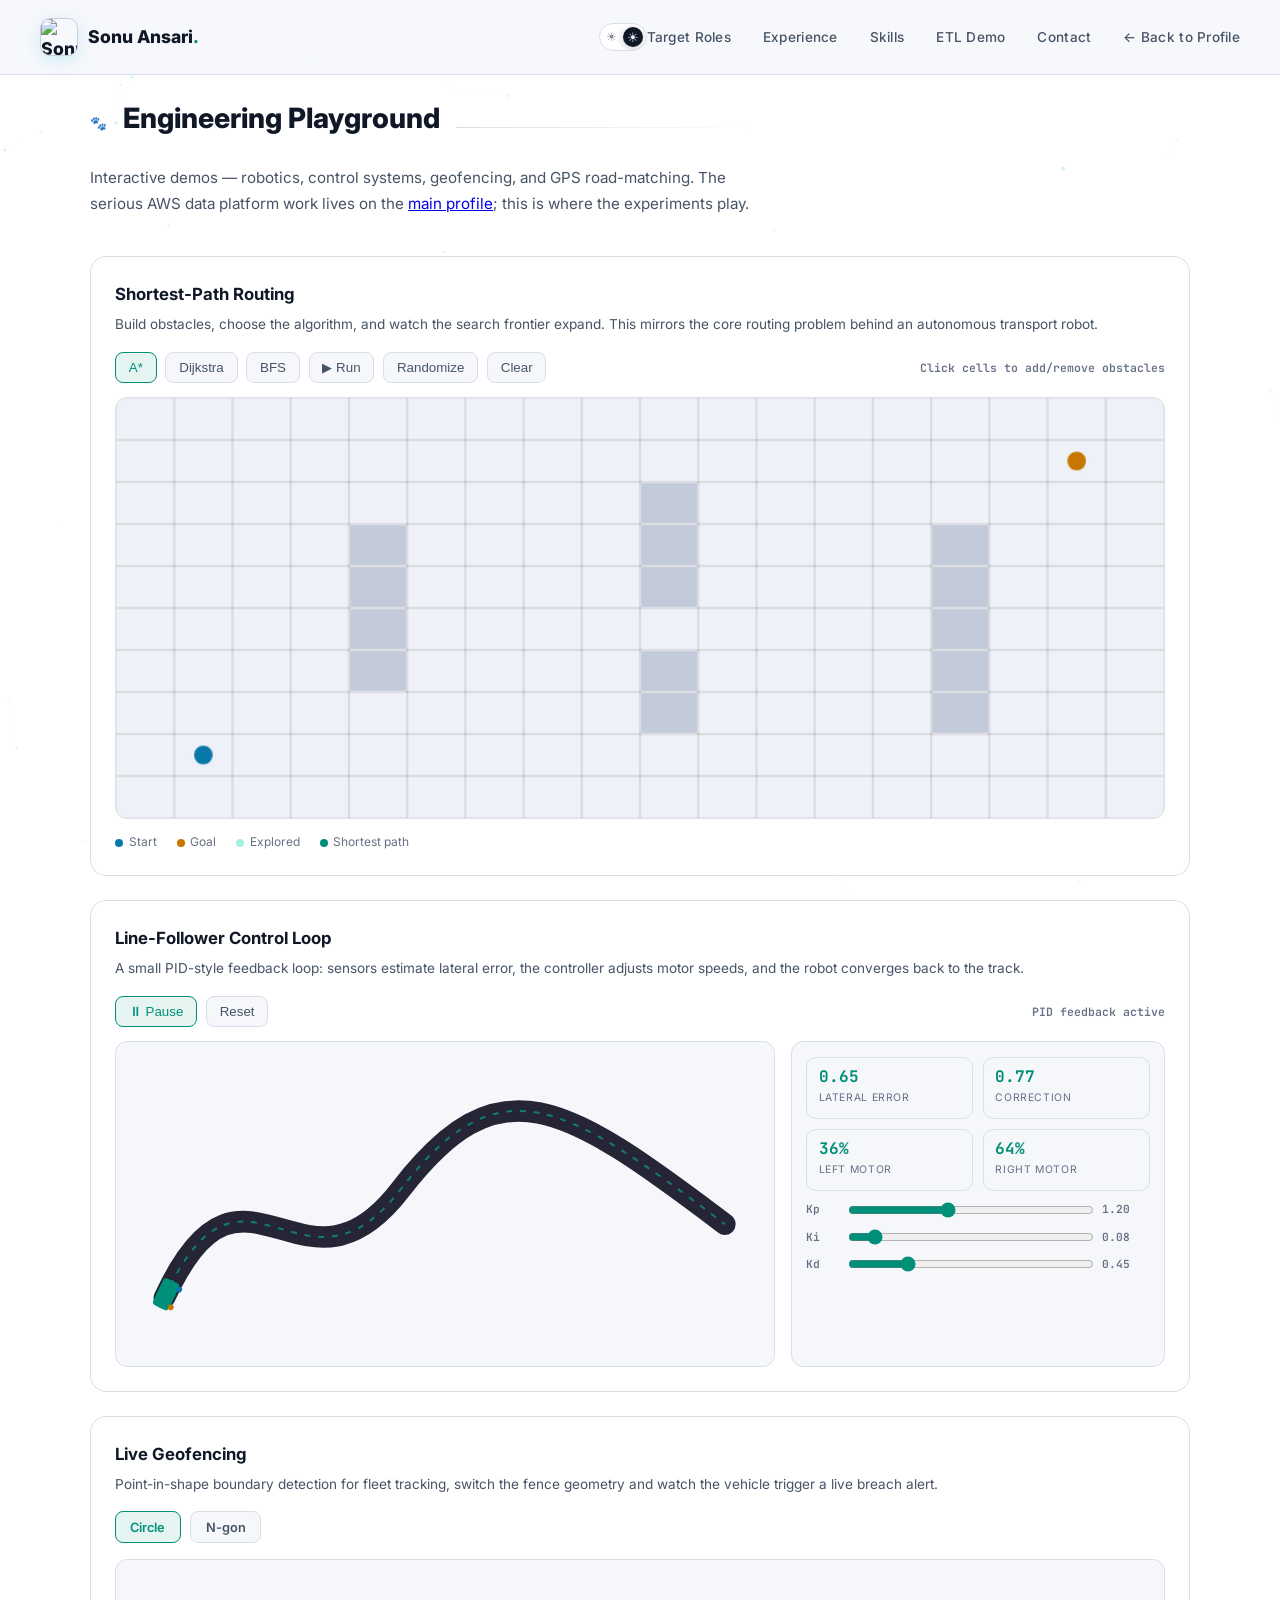
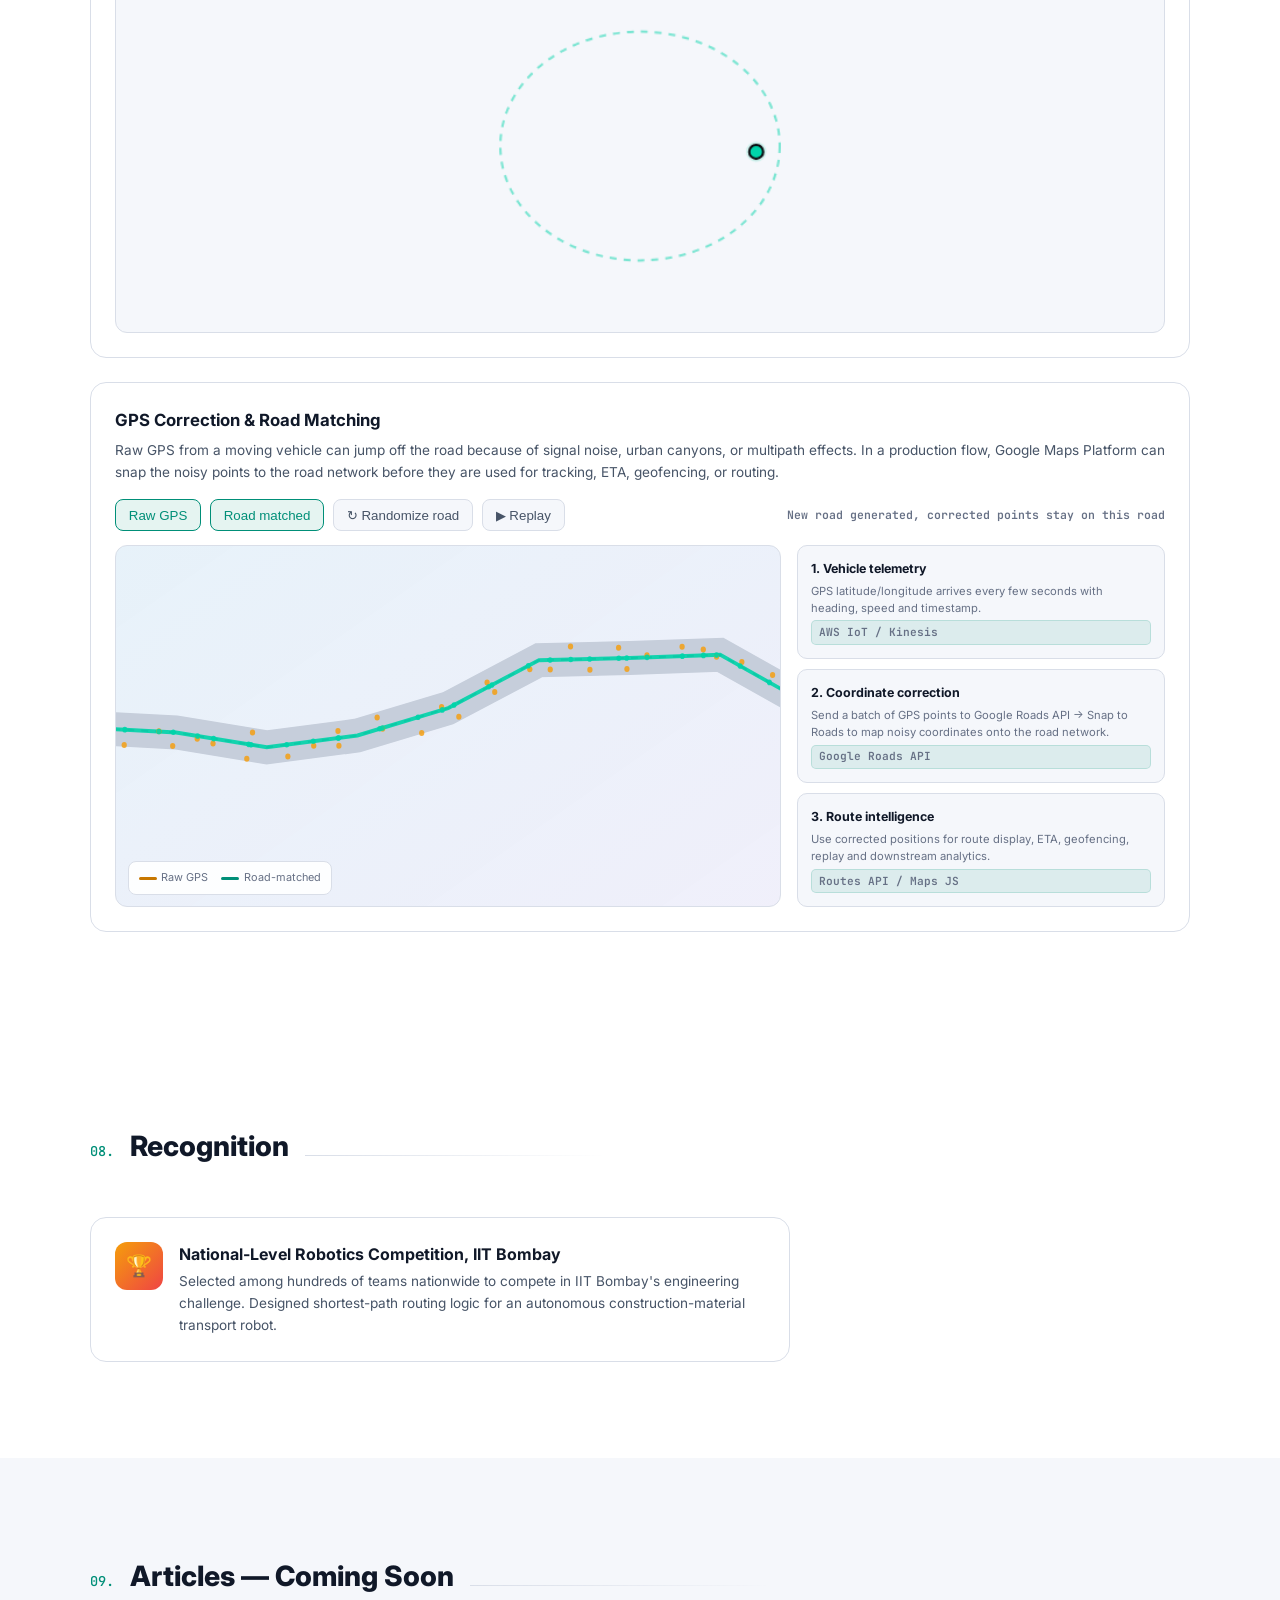
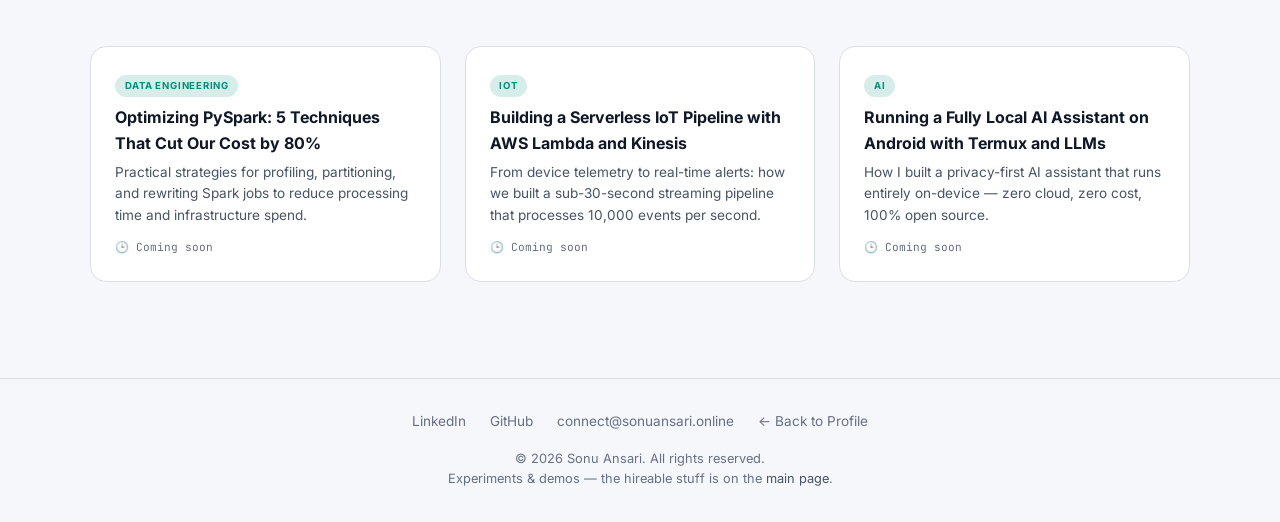
==== commit 5c5eadb0: "Update extras.html" ====
--- a/extras.html
+++ b/extras.html
@@ -11,6 +11,7 @@
     <link rel="preconnect" href="https://fonts.gstatic.com" crossorigin>
     <link href="https://fonts.googleapis.com/css2?family=Inter:wght@300;400;500;600;700;800;900&family=JetBrains+Mono:wght@400;500;600&display=swap" rel="stylesheet">
     <link rel="stylesheet" href="assets/style.css">
+    <link rel="stylesheet" href="assets/cat.css">
     <style>
         /* ===== CSS VARIABLES ===== */
         :root {
@@ -207,7 +208,7 @@
         .mobile-menu-btn.active .menu-icon span:nth-child(2) { opacity: 0; transform: scaleX(0); }
         .mobile-menu-btn.active .menu-icon span:nth-child(3) { transform: translateY(-7px) rotate(-45deg); }
 
-        @media (max-width: 980px) {
+        @media (max-width: 1180px) {
             .mobile-menu-btn { display: inline-flex; }
             .nav-links {
                 position: absolute;
@@ -1615,12 +1616,8 @@
             from { opacity: 0; transform: translateY(20px); }
             to { opacity: 1; transform: translateY(0); }
         }
-        .reveal {
-            opacity: 0;
-            transform: translateY(30px);
-            transition: all 0.6s ease;
-        }
-        .reveal.visible { opacity: 1; transform: translateY(0); }
+        .js .reveal { opacity: 0; transform: translateY(30px); transition: opacity .6s ease, transform .6s ease; }
+.js .reveal.visible, .js.show-all .reveal { opacity: 1; transform: translateY(0); }
 
         @media (prefers-reduced-motion: reduce) {
             *, *::before, *::after {
@@ -1662,151 +1659,6 @@
         }
         .scroll-top.show { display: flex; }
         .scroll-top:hover { border-color: var(--accent); color: var(--accent); background: var(--accent-glow); transform: translateY(-2px); }
-
-        /* ===== CAT COMPANION ===== */
-        .cat-companion {
-            position: fixed;
-            right: 1.25rem;
-            bottom: 1.25rem;
-            z-index: 600;
-            display: flex;
-            align-items: flex-end;
-            gap: 0.4rem;
-            animation: catBob 4.5s ease-in-out infinite;
-        }
-        @keyframes catBob { 0%,100%{transform:translateY(0)} 50%{transform:translateY(-4px)} }
-        .cat-companion.hidden .cat-figure,
-        .cat-companion.hidden .cat-hide-btn,
-        .cat-companion.hidden .cat-bubble { display: none; }
-
-        .cat-figure {
-            position: relative;
-            width: 74px; height: 74px;
-            padding: 0;
-            border: none;
-            background: transparent;
-            cursor: pointer;
-            transform-origin: 50% 100%;
-            transition: transform .18s cubic-bezier(.34,1.56,.64,1);
-            filter: drop-shadow(0 8px 18px rgba(0,0,0,.28));
-            perspective: 520px;
-        }
-        .cat-figure:hover { transform: translateY(-3px) scale(1.04); }
-        .cat-figure:active { transform: translateY(0) scale(0.97); }
-        .cat-figure svg { transform-style: preserve-3d; will-change: transform; }
-        .cat-figure.pounce { animation: catPounce .5s cubic-bezier(.34,1.56,.64,1); }
-        .cat-figure.notice .cat-ear { transform: rotate(0deg) scaleY(1.12); }
-        @keyframes catPounce {
-            0%{transform:translateY(0) scale(1)}
-            30%{transform:translateY(-14px) scale(1.06) rotate(-4deg)}
-            55%{transform:translateY(2px) scale(0.97) rotate(3deg)}
-            100%{transform:translateY(0) scale(1) rotate(0deg)}
-        }
-        .cat-figure.spin { animation: catSpin .7s cubic-bezier(.34,1.56,.64,1); }
-        @keyframes catSpin {
-            0%{transform:rotate(0) scale(1)}
-            50%{transform:rotate(180deg) scale(1.15)}
-            100%{transform:rotate(360deg) scale(1)}
-        }
-        .cat-figure.purr { animation: catPurr .28s ease-in-out 4; }
-        @keyframes catPurr { 0%,100%{transform:translateY(0) scale(1,1)} 50%{transform:translateY(1px) scale(1.03,.96)} }
-        .cat-figure.scrolling .cat-tail { animation: catTailFast 0.55s ease-in-out infinite; }
-        .cat-figure.scrolling .cat-ear { transform: rotate(-6deg) scaleY(1.08); }
-        .cat-figure.blink .cat-lid { opacity: 1; }
-
-        .cat-body-fill { fill: var(--accent); }
-        .cat-body-shade { fill: var(--accent-tertiary); opacity: .35; }
-        .cat-eye-white { fill: var(--cat-eye); }
-        .cat-pupil { fill: var(--cat-pupil); transition: transform .05s linear; }
-        .cat-mouth, .cat-nose { stroke: var(--cat-mouth); }
-        .cat-nose { fill: var(--cat-mouth); }
-        .cat-ear { transform-origin: 50% 100%; transition: transform .25s cubic-bezier(.34,1.56,.64,1); }
-        .cat-tail { transform-origin: 78% 82%; animation: catTailIdle 3.6s ease-in-out infinite; }
-        @keyframes catTailIdle { 0%,100%{transform:rotate(-6deg)} 50%{transform:rotate(10deg)} }
-        @keyframes catTailFast { 0%,100%{transform:rotate(-14deg)} 50%{transform:rotate(16deg)} }
-        .cat-lid { fill: var(--bg-card); opacity: 0; transform-origin: center; transition: opacity .06s linear; }
-        .cat-shadow {
-            position: absolute;
-            bottom: -7px;
-            left: 50%;
-            width: 64%; height: 12px;
-            transform: translateX(-50%);
-            background: radial-gradient(ellipse at center, rgba(0,0,0,.38) 0%, transparent 70%);
-            border-radius: 50%;
-            pointer-events: none;
-        }
-
-        .cat-bubble {
-            max-width: 168px;
-            padding: .5rem .7rem;
-            margin-bottom: .35rem;
-            background: var(--bg-card);
-            border: 1px solid var(--border-light);
-            border-radius: 12px 12px 4px 12px;
-            color: var(--text);
-            font-size: .74rem;
-            font-weight: 500;
-            line-height: 1.4;
-            box-shadow: 0 10px 30px rgba(0,0,0,.24);
-            opacity: 0;
-            transform: translateY(6px) scale(.96);
-            transition: opacity .2s ease, transform .2s ease;
-            pointer-events: none;
-        }
-        .cat-bubble.show { opacity: 1; transform: translateY(0) scale(1); }
-
-        .cat-hide-btn {
-            width: 22px; height: 22px;
-            border-radius: 50%;
-            border: 1px solid var(--border);
-            background: var(--bg-card);
-            color: var(--text-dim);
-            font-size: .65rem;
-            line-height: 1;
-            cursor: pointer;
-            display: flex;
-            align-items: center;
-            justify-content: center;
-            align-self: flex-start;
-            margin-top: -4px;
-            transition: all .2s ease;
-        }
-        .cat-hide-btn:hover { color: var(--text); border-color: var(--accent); }
-
-        .cat-restore-btn {
-            position: fixed;
-            right: 1.25rem;
-            bottom: 1.25rem;
-            z-index: 600;
-            width: 42px; height: 42px;
-            border-radius: 50%;
-            border: 1px solid var(--border);
-            background: var(--bg-card);
-            color: var(--accent);
-            font-size: 1.15rem;
-            cursor: pointer;
-            display: none;
-            align-items: center;
-            justify-content: center;
-            box-shadow: 0 8px 24px rgba(0,0,0,.24);
-            transition: all .2s ease;
-        }
-        .cat-restore-btn.show { display: flex; }
-        .cat-restore-btn:hover { border-color: var(--accent); transform: translateY(-2px); }
-
-        @media (max-width: 700px) {
-            .cat-companion { right: .75rem; bottom: .85rem; }
-            .cat-figure { width: 58px; height: 58px; }
-            .cat-bubble { max-width: 128px; font-size: .68rem; }
-            .cat-restore-btn { right: .75rem; bottom: .85rem; width: 38px; height: 38px; }
-            .scroll-top { right: .75rem; bottom: 5.75rem; width: 38px; height: 38px; font-size: 1rem; }
-        }
-
-        @media (prefers-reduced-motion: reduce) {
-            .cat-tail, .cat-figure.pounce, .cat-figure.scrolling .cat-tail,
-            .cat-figure.spin, .cat-figure.purr, .cat-companion { animation: none !important; }
-            .cat-figure, .cat-ear, .cat-pupil { transition: none !important; }
-        }
 
         /* ===== SHOWCASE MOBILE FIT ===== */
         #showcase svg, #showcase canvas { max-width: 100%; }
@@ -1867,7 +1719,7 @@
             } catch (e) {}
         })();
     </script>
-<base target="_blank">
+<script>document.documentElement.classList.add("js");setTimeout(function(){if(!window.__siteReady)document.documentElement.classList.add("show-all")},3000);</script>
 </head>
 <body>
 
@@ -1877,42 +1729,7 @@
     <!-- Scroll to Top -->
     <button class="scroll-top" id="scrollTop" aria-label="Scroll to top">↑</button>
 
-<!-- ===== CAT COMPANION ===== -->
-    <div class="cat-companion" id="catCompanion">
-        <div class="cat-bubble" id="catBubble" aria-hidden="true"></div>
-        <button class="cat-figure" id="catFigure" type="button" aria-label="Site cat, click to say hi">
-            <span class="cat-shadow" aria-hidden="true"></span>
-            <svg id="catSvg" viewBox="0 0 120 120" width="100%" height="100%" aria-hidden="true">
-                <path class="cat-tail" d="M92 92 C 112 92, 116 68, 100 58 C 112 66, 110 86, 92 88 Z" fill="var(--accent)"/>
-                <ellipse class="cat-body-fill" cx="60" cy="78" rx="34" ry="24"/>
-                <path class="cat-ear" id="catEarL" d="M32 46 L24 20 L48 38 Z" fill="var(--accent)"/>
-                <path class="cat-ear" id="catEarR" d="M88 46 L96 20 L72 38 Z" fill="var(--accent)"/>
-                <path d="M35 42 L30 26 L46 37 Z" fill="var(--accent-secondary)" opacity=".55"/>
-                <path d="M85 42 L90 26 L74 37 Z" fill="var(--accent-secondary)" opacity=".55"/>
-                <circle class="cat-body-fill" cx="60" cy="52" r="26"/>
-                <g id="catEyeL">
-                    <circle class="cat-eye-white" cx="49" cy="50" r="7.5"/>
-                    <circle class="cat-pupil" id="pupilL" cx="49" cy="50" r="3.4"/>
-                    <ellipse class="cat-lid" cx="49" cy="50" rx="8" ry="7.5"/>
-                </g>
-                <g id="catEyeR">
-                    <circle class="cat-eye-white" cx="71" cy="50" r="7.5"/>
-                    <circle class="cat-pupil" id="pupilR" cx="71" cy="50" r="3.4"/>
-                    <ellipse class="cat-lid" cx="71" cy="50" rx="8" ry="7.5"/>
-                </g>
-                <path class="cat-nose" d="M60 58 L57 62 L63 62 Z"/>
-                <path class="cat-mouth" d="M60 62 Q60 66 54 66 M60 62 Q60 66 66 66" fill="none" stroke-width="1.6" stroke-linecap="round"/>
-                <g stroke="var(--accent-secondary)" stroke-width="1" opacity=".55" stroke-linecap="round">
-                    <line x1="24" y1="54" x2="40" y2="52"/>
-                    <line x1="24" y1="60" x2="40" y2="59"/>
-                    <line x1="96" y1="54" x2="80" y2="52"/>
-                    <line x1="96" y1="60" x2="80" y2="59"/>
-                </g>
-            </svg>
-        </button>
-        <button class="cat-hide-btn" id="catHideBtn" type="button" aria-label="Hide cat companion" title="Hide cat companion">✕</button>
-    </div>
-    <button class="cat-restore-btn" id="catRestoreBtn" type="button" aria-label="Show cat companion" title="Show cat companion">🐾</button>
+
 
     
     <nav id="navbar">
@@ -2079,29 +1896,29 @@
     <section id="blog">
         <div class="section-inner">
             <div class="section-header reveal">
-                <span class="num">9.</span>
-                <h2>Latest Articles</h2>
+                <span class="num">09.</span>
+                <h2>Articles — Coming Soon</h2>
                 <div class="line"></div>
             </div>
             <div class="blog-grid">
-                <a href="#" class="blog-card reveal" onclick="alert('Full article coming soon!')">
+                <div class="blog-card reveal">
                     <span class="blog-tag">Data Engineering</span>
                     <h3>Optimizing PySpark: 5 Techniques That Cut Our Cost by 80%</h3>
                     <p>Practical strategies for profiling, partitioning, and rewriting Spark jobs to reduce processing time and infrastructure spend.</p>
-                    <span class="blog-meta">📅 15 min read · 3 min ago</span>
-                </a>
-                <a href="#" class="blog-card reveal" onclick="alert('Full article coming soon!')">
+                    <span class="blog-meta">🕒 Coming soon</span>
+                </div>
+                <div class="blog-card reveal">
                     <span class="blog-tag">IoT</span>
                     <h3>Building a Serverless IoT Pipeline with AWS Lambda and Kinesis</h3>
                     <p>From device telemetry to real-time alerts: how we built a sub-30-second streaming pipeline that processes 10,000 events per second.</p>
-                    <span class="blog-meta">📅 12 min read · 1 week ago</span>
-                </a>
-                <a href="#" class="blog-card reveal" onclick="alert('Full article coming soon!')">
+                    <span class="blog-meta">🕒 Coming soon</span>
+                </div>
+                <div class="blog-card reveal">
                     <span class="blog-tag">AI</span>
                     <h3>Running a Fully Local AI Assistant on Android with Termux and LLMs</h3>
                     <p>How I built a privacy-first AI assistant that runs entirely on-device — zero cloud, zero cost, 100% open source.</p>
-                    <span class="blog-meta">📅 20 min read · 2 weeks ago</span>
-                </a>
+                    <span class="blog-meta">🕒 Coming soon</span>
+                </div>
             </div>
         </div>
     </section>
@@ -2122,6 +1939,7 @@
 
     <script>
         document.getElementById('year').textContent = new Date().getFullYear();
+        window.__siteReady = true;
 // ================================================================
 // ================================================================
         // 0. CONTACT INFO DE-OBFUSCATION
@@ -2284,7 +2102,7 @@
             document.addEventListener('click', function(e) {
                 if (!menu.contains(e.target) && !btn.contains(e.target)) close();
             });
-            window.addEventListener('resize', function() { if (window.innerWidth > 980) close(); }, { passive: true });
+            window.addEventListener('resize', function() { if (window.innerWidth > 1180) close(); }, { passive: true });
         })();
 
         // ================================================================
@@ -2588,14 +2406,14 @@
                 corrEl.textContent = correction.toFixed(2);
                 leftEl.textContent = Math.round(left) + '%';
                 rightEl.textContent = Math.round(right) + '%';
-                if (running) rafId = requestAnimationFrame(frame);
+                if (running) rafId = requestAnimationFrame(frame); else rafId = null;
             }
             document.getElementById('lfStart').addEventListener('click', function() {
                 running = !running;
                 this.textContent = running ? '⏸ Pause' : '▶ Resume';
                 document.getElementById('lfStatus').textContent = running ? 'PID feedback active' :
                     'Simulation paused';
-                if (running) frame();
+                if (running && !rafId) frame();
             });
             document.getElementById('lfReset').addEventListener('click', function() {
                 t = 0;
@@ -2634,7 +2452,7 @@
                 btn = document.getElementById('themeToggle'),
                 thumb = document.getElementById('themeToggleThumb');
             if (!btn) return;
-            var saved = localStorage.getItem('sonu-theme');
+            var saved = null; try { saved = localStorage.getItem('sonu-theme'); } catch (e) {}
             var initial = saved || (window.matchMedia && window.matchMedia('(prefers-color-scheme: light)').matches ?
                 'light' : 'dark');
 
@@ -2645,7 +2463,7 @@
                 thumb.textContent = theme === 'light' ? '☀' : '☾';
                 btn.setAttribute('aria-label', theme === 'light' ? 'Switch to dark mode' : 'Switch to light mode');
                 btn.title = theme === 'light' ? 'Switch to dark mode' : 'Switch to light mode';
-                localStorage.setItem('sonu-theme', theme);
+                try { localStorage.setItem('sonu-theme', theme); } catch (e) {}
             }
             apply(initial);
             btn.addEventListener('click', function() { apply(root.getAttribute('data-theme') === 'light' ? 'dark' :
@@ -2809,7 +2627,7 @@
                 cy = h / 2;
             var fenceRadius = 120;
             var shape = 'circle';
-            var ngonSides = 6;
+            var ngonSides = 5;
             var t = 0;
             var rafId = null;
             var trail = [];
@@ -2958,204 +2776,8 @@
 
         // ================================================================
 // ================================================================
-        // 15. CAT COMPANION (FIXED: spin class removed after animation)
-        // ================================================================
-        (function() {
-            var figure = document.getElementById('catFigure');
-            if (!figure) return;
-            var companion = document.getElementById('catCompanion');
-            var bubble = document.getElementById('catBubble');
-            var hideBtn = document.getElementById('catHideBtn');
-            var restoreBtn = document.getElementById('catRestoreBtn');
-            var pupilL = document.getElementById('pupilL');
-            var pupilR = document.getElementById('pupilR');
-            var baseL = { x: 49, y: 50 },
-                baseR = { x: 71, y: 50 };
-            var maxOffset = 2.6;
-
-            var messages = [
-                'Meow-nitoring your uptime 🐾',
-                'ETL? More like meow-TL.',
-                'Purr-fect pipeline today.',
-                'I chased a byte earlier.',
-                'Nine lives, zero downtime.',
-                'Scroll gently, I might be napping.',
-                'Hiss-terically fast queries.',
-                'Paws for a coffee break?',
-                'Did someone say cat-alog? 📚',
-                'My tail has better throughput than your WiFi.',
-                'Pro tip: pet the cat, deploy with confidence.',
-                'I sits. I fits. I pipelines. 🐈',
-                'Bug? Never heard of it. I only catch mice.',
-                'That query plan looks claw-some!',
-                'Stretch break! Even senior cats need one. 🧘',
-                'Knocked a NULL value off the table earlier.',
-                'Rub my belly for 99.9% uptime.',
-                'Mew.exe has stopped responding… just kidding 😼'
-            ];
-            var ambientMessages = [
-                'Just counting rows over here… 🐟',
-                'I approve of this pipeline. ✅',
-                'That latency looks purr-etty good.',
-                'Whisker-based monitoring: all green.',
-                'Quiet shift. Too quiet… 🐭',
-                'Dreaming of infinite treats and zero pager alerts.'
-            ];
-
-            function trick() {
-                figure.classList.remove('pounce');
-                void figure.offsetWidth;
-                figure.classList.add('pounce');
-            }
-            var bubbleTimer = null;
-
-            function speak(text) {
-                bubble.textContent = text;
-                bubble.classList.add('show');
-                clearTimeout(bubbleTimer);
-                bubbleTimer = setTimeout(function() { bubble.classList.remove('show'); }, 2200);
-            }
-
-            function updateGaze(clientX, clientY) {
-                var rect = figure.getBoundingClientRect();
-                var cx = rect.left + rect.width / 2;
-                var cy = rect.top + rect.height / 2;
-                var dx = clientX - cx,
-                    dy = clientY - cy;
-                var dist = Math.sqrt(dx * dx + dy * dy) || 1;
-                var ox = (dx / dist) * maxOffset;
-                var oy = (dy / dist) * maxOffset;
-                pupilL.setAttribute('cx', baseL.x + ox);
-                pupilL.setAttribute('cy', baseL.y + oy);
-                pupilR.setAttribute('cx', baseR.x + ox);
-                pupilR.setAttribute('cy', baseR.y + oy);
-                var tiltRX = Math.max(-12, Math.min(12, -dy / 42));
-                var tiltRY = Math.max(-16, Math.min(16, dx / 42));
-                var catSvg = document.getElementById('catSvg');
-                if (catSvg) catSvg.style.transform = 'rotateX(' + tiltRX.toFixed(1) + 'deg) rotateY(' + tiltRY
-                    .toFixed(1) + 'deg)';
-            }
-
-            function resetGaze() {
-                pupilL.setAttribute('cx', baseL.x);
-                pupilL.setAttribute('cy', baseL.y);
-                pupilR.setAttribute('cx', baseR.x);
-                pupilR.setAttribute('cy', baseR.y);
-                var catSvg = document.getElementById('catSvg');
-                if (catSvg) catSvg.style.transform = '';
-            }
-            document.addEventListener('mousemove', function(e) { updateGaze(e.clientX, e.clientY); }, { passive: true });
-            document.addEventListener('touchmove', function(e) {
-                if (e.touches && e.touches[0]) updateGaze(e.touches[0].clientX, e.touches[0].clientY);
-            }, { passive: true });
-            document.documentElement.addEventListener('mouseleave', resetGaze);
-            document.addEventListener('touchend', resetGaze, { passive: true });
-
-            var scrollTimer = null;
-            window.addEventListener('scroll', function() {
-                figure.classList.add('scrolling');
-                clearTimeout(scrollTimer);
-                scrollTimer = setTimeout(function() { figure.classList.remove('scrolling'); }, 500);
-            }, { passive: true });
-
-            figure.addEventListener('mouseenter', function() { figure.classList.add('notice'); });
-            figure.addEventListener('mouseleave', function() { figure.classList.remove('notice'); });
-
-            figure.addEventListener('click', function() {
-                trick();
-                speak(messages[Math.floor(Math.random() * messages.length)]);
-            });
-
-            figure.addEventListener('dblclick', function() {
-                figure.classList.remove('spin');
-                void figure.offsetWidth;
-                figure.classList.add('spin');
-                speak('Wheee! Full 360! 🌀');
-            });
-
-            figure.addEventListener('mousedown', function() {
-                figure.classList.add('purr');
-                speak('Purrr… keep petting 🤍');
-            });
-            window.addEventListener('mouseup', function() { figure.classList.remove('purr'); });
-            figure.addEventListener('touchstart', function(e) {
-                if (e.touches.length > 1) {
-                    e.preventDefault();
-                    figure.classList.remove('spin');
-                    void figure.offsetWidth;
-                    figure.classList.add('spin');
-                    speak('Wheee! Full 360! 🌀');
-                }
-            }, { passive: false });
-
-            document.addEventListener('keydown', function(e) {
-                if (/^(INPUT|TEXTAREA|SELECT)$/.test(e.target.tagName || '')) return;
-                if (e.key === 'c' || e.key === 'C') { trick();
-                    speak('Meow! You found the secret key 🐾'); }
-            });
-
-            try {
-                new MutationObserver(function(muts) {
-                    muts.forEach(function(m) {
-                        if (m.attributeName !== 'data-theme') return;
-                        var t = document.documentElement.getAttribute('data-theme');
-                        figure.classList.remove('spin');
-                        void figure.offsetWidth;
-                        figure.classList.add('spin');
-                        speak(t === 'light' ? 'Ooh, bright mode! Where are my shades? 😎' :
-                            'Ahh, back to the dark side. Cozy. 🌙');
-                    });
-                }).observe(document.documentElement, { attributes: true, attributeFilter: ['data-theme'] });
-            } catch (e) {}
-
-            document.addEventListener('visibilitychange', function() {
-                if (!document.hidden) speak('Welcome back! I kept your seat warm. 🐾');
-            });
-
-            (function ambient() {
-                var delay = 22000 + Math.random() * 20000;
-                setTimeout(function() {
-                    if (!document.hidden && !bubble.classList.contains('show')) {
-                        speak(ambientMessages[Math.floor(Math.random() * ambientMessages.length)]);
-                        figure.classList.add('notice');
-                        setTimeout(function() { figure.classList.remove('notice'); }, 1600);
-                    }
-                    ambient();
-                }, delay);
-            })();
-
-            function scheduleBlink() {
-                var delay = 2600 + Math.random() * 3200;
-                setTimeout(function() {
-                    figure.classList.add('blink');
-                    setTimeout(function() {
-                        figure.classList.remove('blink');
-                        scheduleBlink();
-                    }, 140);
-                }, delay);
-            }
-            scheduleBlink();
-
-            figure.addEventListener('animationend', function(e) {
-                if (e.animationName === 'catSpin') {
-                    figure.classList.remove('spin');
-                }
-            });
-
-            function applyVisibility(hidden) {
-                companion.classList.toggle('hidden', hidden);
-                restoreBtn.classList.toggle('show', hidden);
-                try { localStorage.setItem('sonu-cat-hidden', hidden ? '1' : '0'); } catch (e) {}
-            }
-            var savedHidden = false;
-            try { savedHidden = localStorage.getItem('sonu-cat-hidden') === '1'; } catch (e) {}
-            applyVisibility(savedHidden);
-            hideBtn.addEventListener('click', function(e) { e.stopPropagation();
-                applyVisibility(true); });
-            restoreBtn.addEventListener('click', function() { applyVisibility(false);
-                speak('Hi again! 🐾'); });
-        })();
-    
+        
     </script>
+    <script src="assets/cat.js" defer></script>
 </body>
 </html>
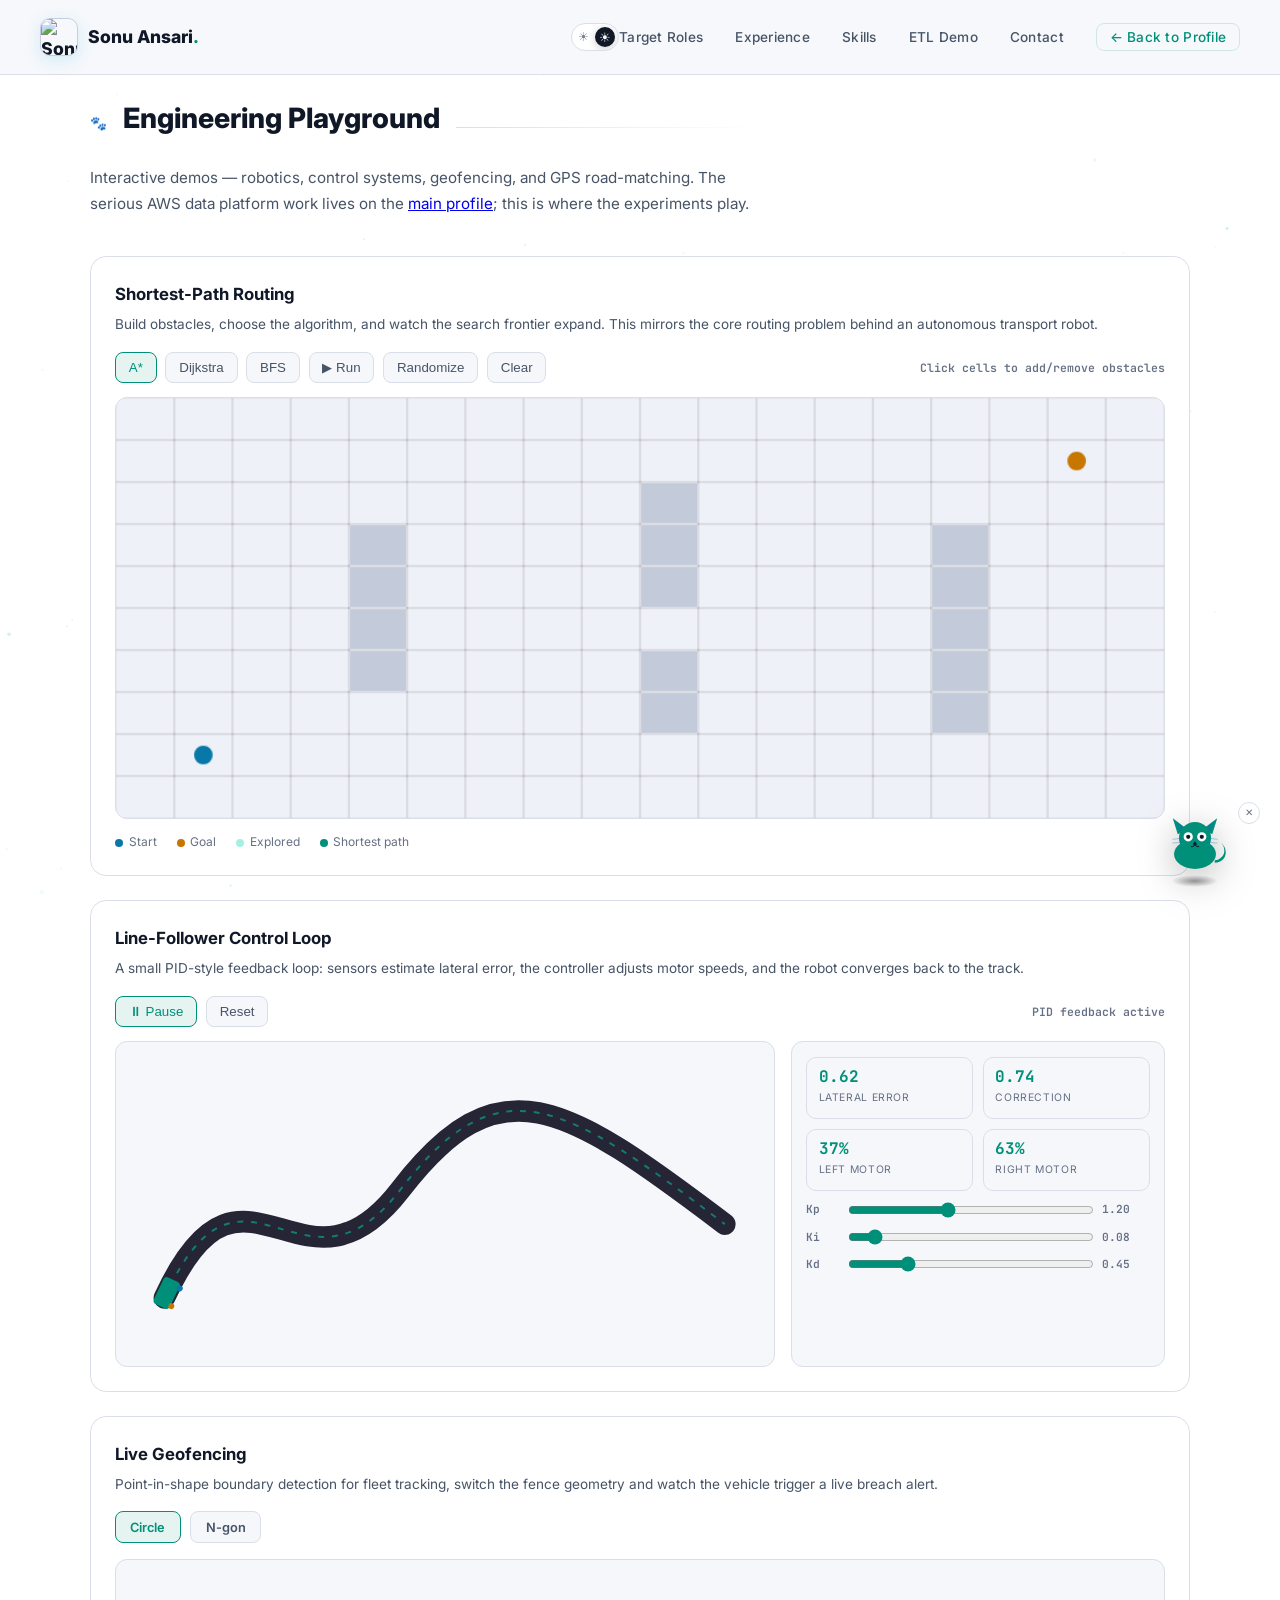
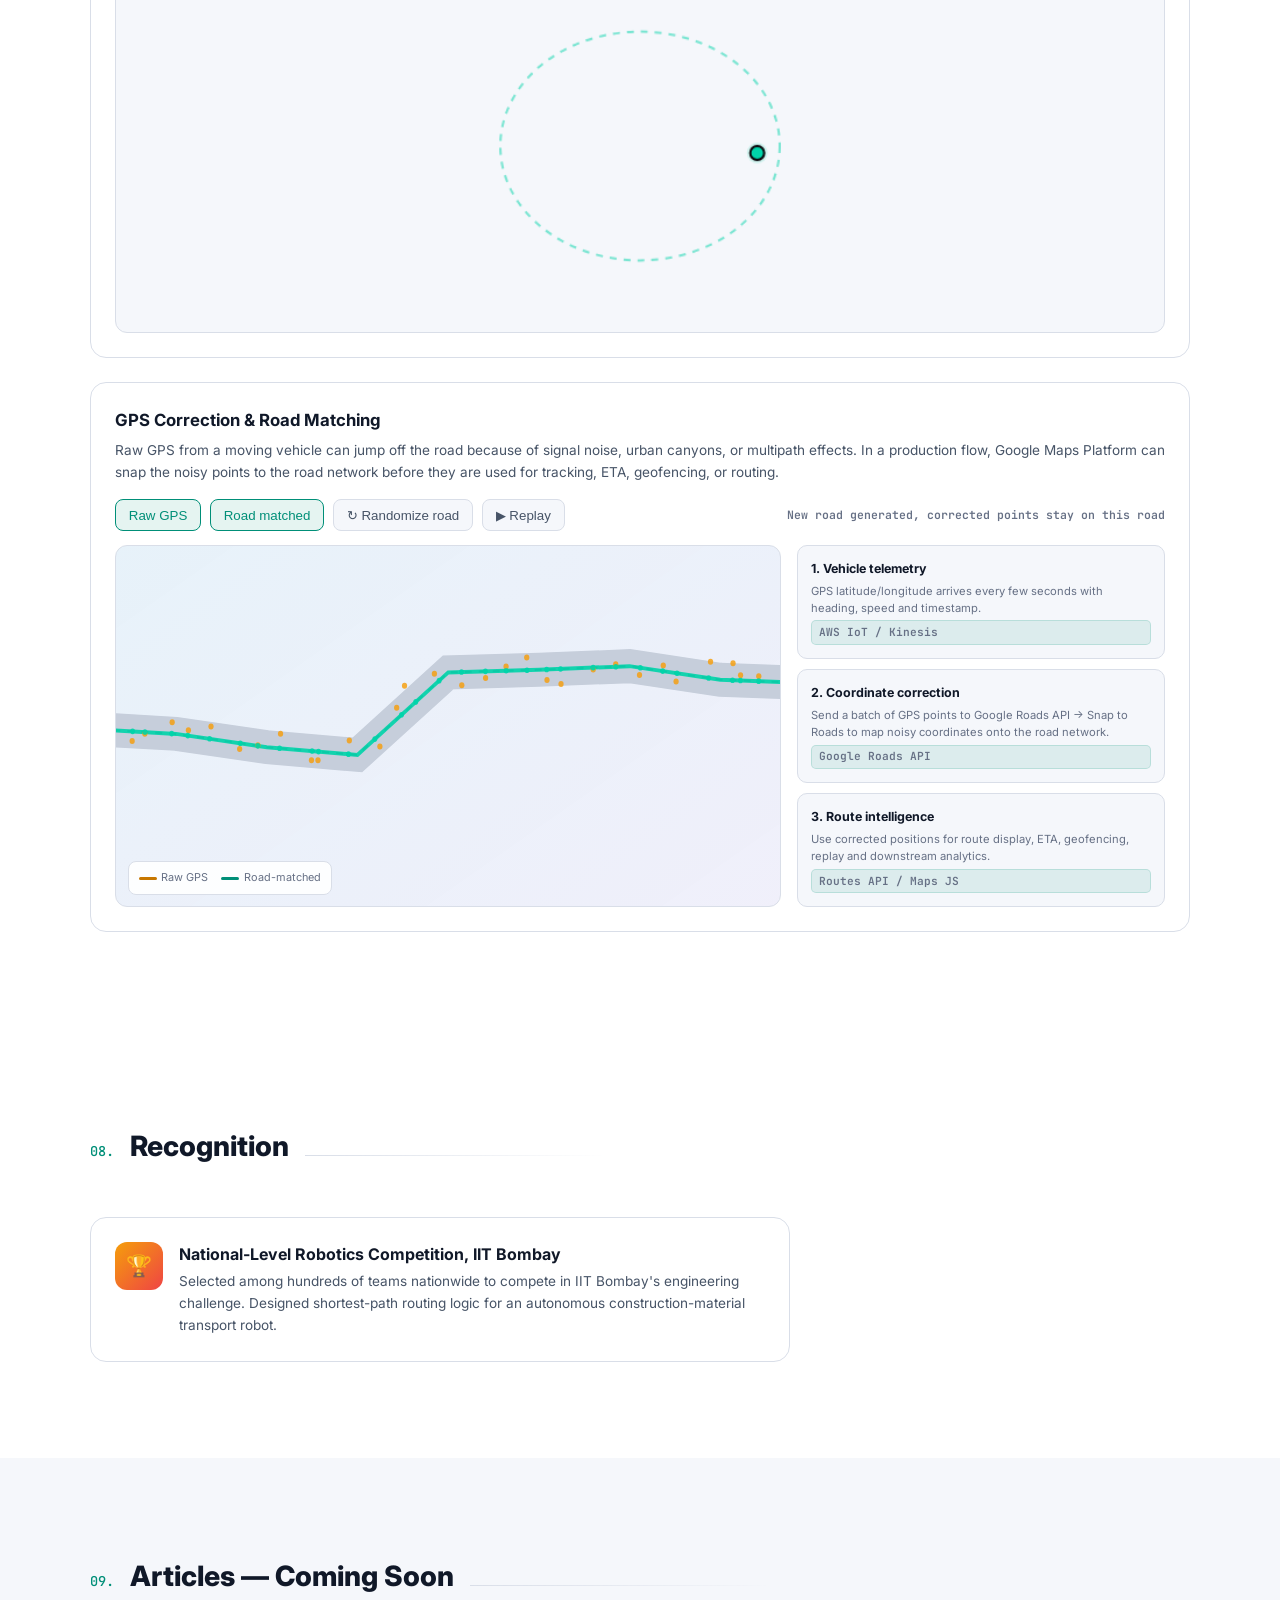
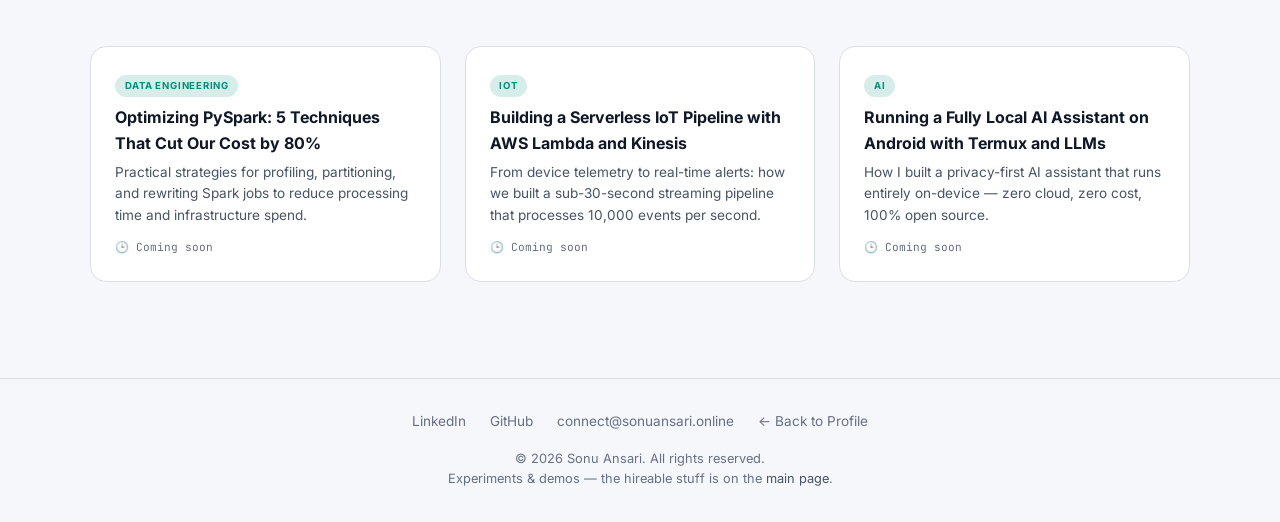
==== commit 4e887354: "Update extras.html" ====
--- a/extras.html
+++ b/extras.html
@@ -10,8 +10,8 @@
     <link rel="preconnect" href="https://fonts.googleapis.com">
     <link rel="preconnect" href="https://fonts.gstatic.com" crossorigin>
     <link href="https://fonts.googleapis.com/css2?family=Inter:wght@300;400;500;600;700;800;900&family=JetBrains+Mono:wght@400;500;600&display=swap" rel="stylesheet">
-    <link rel="stylesheet" href="assets/style.css">
-    <link rel="stylesheet" href="assets/cat.css">
+    <link rel="stylesheet" href="style.css">
+    <link rel="stylesheet" href="cat.css">
     <style>
         /* ===== CSS VARIABLES ===== */
         :root {
@@ -2778,6 +2778,6 @@
 // ================================================================
         
     </script>
-    <script src="assets/cat.js" defer></script>
+    <script src="cat.js" defer></script>
 </body>
 </html>
--- a/style.css
+++ b/style.css
@@ -0,0 +1,358 @@
+/* ===== CSS VARIABLES ===== */
+:root {
+    --bg: #0a0a0f;
+    --bg-elevated: #12121a;
+    --bg-card: #1a1a24;
+    --bg-card-hover: #1e1e2d;
+    --text: #e8e8f0;
+    --text-muted: #8a8aa3;
+    --text-dim: #5a5a75;
+    --accent: #00d4aa;
+    --accent-dim: rgba(0, 212, 170, 0.2);
+    --accent-glow: rgba(0, 212, 170, 0.13);
+    --accent-secondary: #00a8e8;
+    --accent-tertiary: #7c3aed;
+    --border: #252535;
+    --border-light: #333344;
+    --g1: #00d4aa;
+    --g2: #00a8e8;
+    --g3: #7c3aed;
+    --success: #10b981;
+    --warning: #f59e0b;
+    color-scheme: dark;
+}
+html[data-theme="light"] {
+    --bg: #f5f7fb;
+    --bg-elevated: #ffffff;
+    --bg-card: #ffffff;
+    --bg-card-hover: #f8fafc;
+    --text: #101828;
+    --text-muted: #475467;
+    --text-dim: #667085;
+    --accent: #008f78;
+    --accent-dim: rgba(0, 143, 120, 0.16);
+    --accent-glow: rgba(0, 143, 120, 0.10);
+    --accent-secondary: #0878a8;
+    --accent-tertiary: #6941c6;
+    --border: #d9dee8;
+    --border-light: #c6cedb;
+    --g1: #008f78;
+    --g2: #0878a8;
+    --g3: #6941c6;
+    --success: #0b8f5b;
+    --warning: #c77700;
+    color-scheme: light;
+}
+html[data-theme="light"] body { background: var(--bg); }
+
+/* ===== RESET ===== */
+* { margin: 0; padding: 0; box-sizing: border-box; }
+html { scroll-behavior: smooth; }
+body {
+    font-family: 'Inter', sans-serif;
+    background: var(--bg);
+    color: var(--text);
+    line-height: 1.6;
+    overflow-x: hidden;
+    -webkit-font-smoothing: antialiased;
+    transition: background-color .45s ease, color .45s ease;
+}
+::-webkit-scrollbar { width: 6px; }
+::-webkit-scrollbar-track { background: var(--bg); }
+::-webkit-scrollbar-thumb { background: var(--border-light); border-radius: 3px; }
+::-webkit-scrollbar-thumb:hover { background: var(--accent); }
+::selection { background: var(--accent-dim); color: var(--accent); }
+img, svg, canvas { max-width: 100%; }
+
+/* ===== NAV ===== */
+nav {
+    position: fixed; top: 0; left: 0; right: 0; z-index: 1000;
+    padding: 1rem 2rem;
+    background: color-mix(in srgb, var(--bg) 86%, transparent);
+    backdrop-filter: blur(20px) saturate(1.2);
+    border-bottom: 1px solid var(--border);
+    transition: all 0.3s ease;
+}
+nav.scrolled { background: color-mix(in srgb, var(--bg) 94%, transparent); box-shadow: 0 4px 30px rgba(0,0,0,.16); }
+.nav-inner { max-width: 1200px; margin: 0 auto; display: flex; justify-content: space-between; align-items: center; min-height: 42px; }
+.nav-logo { font-weight: 800; font-size: 1.1rem; color: var(--text); text-decoration: none; display: flex; align-items: center; gap: 0.65rem; flex: 0 0 auto; }
+.nav-logo img { width: 38px; height: 38px; object-fit: cover; border-radius: 10px; border: 1px solid var(--border-light); box-shadow: 0 4px 16px rgba(0,168,232,0.16); flex-shrink: 0; }
+.nav-logo .nav-logo-dot { color: var(--accent); }
+.nav-actions { display: flex; align-items: center; gap: .8rem; margin-left: auto; }
+.nav-links { display: flex; gap: 1.6rem; list-style: none; align-items: center; }
+.nav-links a { color: var(--text-muted); text-decoration: none; font-size: 0.82rem; font-weight: 500; letter-spacing: 0.02em; transition: color 0.2s; position: relative; white-space: nowrap; }
+.nav-links a:hover { color: var(--text); }
+.nav-links a::after { content: ''; position: absolute; bottom: -4px; left: 0; width: 0; height: 2px; background: linear-gradient(90deg, var(--g1), var(--g2)); transition: width 0.3s ease; }
+.nav-links a:hover::after { width: 100%; }
+.nav-links a.nav-extras { color: var(--accent); border: 1px solid var(--accent-dim); padding: .3rem .8rem; border-radius: 8px; }
+.nav-links a.nav-extras:hover { background: var(--accent-glow); }
+.nav-links a.nav-extras::after { display: none; }
+
+.mobile-menu-btn { display: none; width: 42px; height: 42px; padding: 0; border: 1px solid var(--border); border-radius: 10px; background: var(--bg-card); color: var(--text); align-items: center; justify-content: center; cursor: pointer; }
+.menu-icon { width: 19px; height: 16px; display: flex; flex-direction: column; justify-content: space-between; }
+.menu-icon span { display: block; width: 100%; height: 2px; border-radius: 2px; background: currentColor; transition: transform .3s ease, opacity .2s ease; }
+.mobile-menu-btn.active .menu-icon span:nth-child(1) { transform: translateY(7px) rotate(45deg); }
+.mobile-menu-btn.active .menu-icon span:nth-child(2) { opacity: 0; }
+.mobile-menu-btn.active .menu-icon span:nth-child(3) { transform: translateY(-7px) rotate(-45deg); }
+
+@media (max-width: 1180px) {
+    .mobile-menu-btn { display: inline-flex; }
+    .nav-links { position: absolute; top: calc(100% + .6rem); left: 0; right: 0; z-index: 20; flex-direction: column; align-items: stretch; gap: 0; padding: .55rem; background: color-mix(in srgb, var(--bg-elevated) 96%, transparent); border: 1px solid var(--border); border-radius: 14px; box-shadow: 0 18px 50px rgba(0,0,0,.18); opacity: 0; visibility: hidden; pointer-events: none; transform: translateY(-8px) scale(.98); transition: opacity .25s ease, transform .25s ease; }
+    .nav-links.active { opacity: 1; visibility: visible; pointer-events: auto; transform: translateY(0) scale(1); }
+    .nav-links li { width: 100%; }
+    .nav-links a { display: block; padding: .8rem .85rem; border-radius: 9px; font-size: .9rem; }
+    .nav-links a.nav-extras { margin: .3rem .5rem; }
+}
+
+/* ===== THEME TOGGLE ===== */
+.theme-toggle { position: relative; width: 48px; height: 28px; flex: 0 0 auto; border: 1px solid var(--border); border-radius: 999px; background: var(--bg-card); color: var(--text-muted); cursor: pointer; padding: 0; overflow: hidden; }
+.theme-toggle-track { position: absolute; inset: 0; display: flex; align-items: center; justify-content: space-between; padding: 0 6px; font-size: 12px; opacity: .72; }
+.theme-toggle-thumb { position: absolute; top: 3px; left: 3px; width: 20px; height: 20px; border-radius: 50%; display: grid; place-items: center; background: var(--text); color: var(--bg); transition: transform .4s cubic-bezier(.2,.8,.2,1); }
+html[data-theme="light"] .theme-toggle-thumb { transform: translateX(20px); }
+
+/* ===== HERO ===== */
+.hero { min-height: 100vh; display: flex; align-items: center; justify-content: center; position: relative; padding: 8rem 2rem 4rem; overflow: hidden; }
+.hero-bg { position: absolute; inset: 0; background: radial-gradient(ellipse 80% 50% at 20% 40%, rgba(0,212,170,0.08) 0%, transparent 50%), radial-gradient(ellipse 60% 40% at 80% 60%, rgba(124,58,237,0.06) 0%, transparent 50%); pointer-events: none; }
+.hero-grid-bg { position: absolute; inset: 0; background-image: linear-gradient(rgba(255,255,255,0.02) 1px, transparent 1px), linear-gradient(90deg, rgba(255,255,255,0.02) 1px, transparent 1px); background-size: 60px 60px; mask-image: radial-gradient(ellipse 70% 60% at 50% 50%, black 30%, transparent 70%); pointer-events: none; }
+.hero-content { max-width: 980px; text-align: center; position: relative; z-index: 1; width: 100%; }
+.hero-badge { display: inline-flex; align-items: center; gap: 0.5rem; padding: 0.4rem 1rem; background: var(--accent-dim); border: 1px solid var(--accent); border-radius: 100px; font-size: 0.72rem; font-weight: 600; color: var(--accent); letter-spacing: 0.06em; text-transform: uppercase; margin-bottom: 1.5rem; animation: fadeInUp 0.6s ease 0.2s both; }
+.hero-badge .dot { width: 6px; height: 6px; background: var(--accent); border-radius: 50%; animation: pulse 2s ease infinite; }
+@keyframes pulse { 0%,100%{opacity:1;transform:scale(1)} 50%{opacity:0.5;transform:scale(1.2)} }
+.hero h1 { font-size: clamp(2.5rem, 6vw, 4.5rem); font-weight: 900; line-height: 1.1; margin-bottom: 1rem; animation: fadeInUp 0.6s ease 0.3s both; }
+.hero h1 .gradient { background: linear-gradient(135deg, var(--g1), var(--g2), var(--g3)); -webkit-background-clip: text; -webkit-text-fill-color: transparent; background-clip: text; }
+.hero-role { font-size: clamp(1.05rem, 2.6vw, 1.5rem); font-weight: 700; color: var(--text); margin-bottom: .5rem; animation: fadeInUp 0.6s ease 0.35s both; }
+.hero-role .gradient { background: linear-gradient(135deg, var(--g1), var(--g2)); -webkit-background-clip: text; -webkit-text-fill-color: transparent; background-clip: text; }
+.hero-keywords { font-size: clamp(.8rem, 1.8vw, .95rem); color: var(--accent); font-family: 'JetBrains Mono', monospace; margin-bottom: 1.5rem; animation: fadeInUp 0.6s ease 0.4s both; }
+.hero-desc { font-size: 1rem; color: var(--text-dim); max-width: 720px; margin: 0 auto 2.5rem; line-height: 1.7; animation: fadeInUp 0.6s ease 0.5s both; }
+.hero-cta { display: flex; gap: 1rem; justify-content: center; flex-wrap: wrap; animation: fadeInUp 0.6s ease 0.6s both; }
+.btn { display: inline-flex; align-items: center; gap: 0.5rem; padding: 0.85rem 1.75rem; border-radius: 8px; font-size: 0.9rem; font-weight: 600; text-decoration: none; transition: all 0.3s ease; cursor: pointer; border: none; font-family: inherit; }
+.btn-primary { background: linear-gradient(135deg, var(--g1), var(--g2)); color: var(--bg); box-shadow: 0 4px 20px rgba(0,212,170,0.3); }
+.btn-primary:hover { transform: translateY(-2px); box-shadow: 0 8px 30px rgba(0,212,170,0.4); }
+.btn-secondary { background: transparent; color: var(--text); border: 1px solid var(--border-light); }
+.btn-secondary:hover { border-color: var(--accent); color: var(--accent); background: var(--accent-glow); }
+
+.stats-bar { display: flex; justify-content: center; gap: 3rem; margin-top: 4rem; padding-top: 2rem; border-top: 1px solid var(--border); animation: fadeInUp 0.6s ease 0.7s both; flex-wrap: wrap; }
+.stat-item { text-align: center; }
+.stat-value { font-size: 2rem; font-weight: 800; color: var(--accent); font-family: 'JetBrains Mono', monospace; }
+.stat-label { font-size: 0.75rem; color: var(--text-dim); text-transform: uppercase; letter-spacing: 0.1em; margin-top: 0.25rem; }
+
+/* ===== SECTIONS ===== */
+section { padding: 5.5rem 2rem; }
+.section-inner { max-width: 1100px; margin: 0 auto; }
+.section-header { margin-bottom: 3rem; display: flex; align-items: baseline; gap: 1rem; flex-wrap: wrap; }
+.section-header h2 { font-size: 1.75rem; font-weight: 800; color: var(--text); }
+.section-header .line { flex: 1; height: 1px; background: linear-gradient(90deg, var(--border), transparent); max-width: 300px; }
+.section-header .num { font-family: 'JetBrains Mono', monospace; font-size: 0.85rem; color: var(--accent); font-weight: 500; }
+
+/* ===== ROLE TARGETS ===== */
+#roles { background: var(--bg-elevated); }
+.roles-grid { display: grid; grid-template-columns: repeat(auto-fit, minmax(300px, 1fr)); gap: 1rem; }
+.role-card { background: var(--bg-card); border: 1px solid var(--border); border-radius: 12px; padding: 1.1rem 1.25rem; transition: all .25s ease; }
+.role-card:hover { border-color: var(--accent); transform: translateY(-2px); }
+.role-card h3 { font-size: .95rem; font-weight: 700; color: var(--text); margin-bottom: .5rem; display: flex; align-items: center; gap: .5rem; }
+.role-card h3 .match { margin-left: auto; font-size: .62rem; font-weight: 700; color: var(--accent); background: var(--accent-glow); border: 1px solid var(--accent-dim); padding: .15rem .5rem; border-radius: 100px; white-space: nowrap; }
+.role-kws { display: flex; flex-wrap: wrap; gap: .35rem; }
+.role-kw { font-size: .68rem; font-family: 'JetBrains Mono', monospace; color: var(--text-muted); background: var(--bg); border: 1px solid var(--border); border-radius: 5px; padding: .18rem .5rem; }
+
+/* ===== ABOUT ===== */
+.about-grid { display: grid; grid-template-columns: 1fr 1.35fr; gap: 3.5rem; align-items: start; }
+.about-left { position: relative; }
+.about-avatar { width: 220px; height: 220px; border-radius: 20px; background: linear-gradient(135deg, var(--g1), var(--g2), var(--g3)); display: flex; align-items: center; justify-content: center; position: relative; overflow: hidden; animation: float 6s ease-in-out infinite; }
+.about-avatar::before { content: ''; position: absolute; inset: 3px; background: var(--bg-card); border-radius: 17px; }
+.about-avatar img { position: relative; z-index: 1; width: calc(100% - 6px); height: calc(100% - 6px); object-fit: cover; border-radius: 17px; }
+@keyframes float { 0%,100%{transform:translateY(0)} 50%{transform:translateY(-10px)} }
+.about-info { margin-top: 2rem; display: flex; flex-direction: column; gap: 0.75rem; }
+.info-row { display: flex; align-items: center; gap: 0.75rem; font-size: 0.9rem; color: var(--text-muted); }
+.info-row svg { width: 18px; height: 18px; color: var(--accent); flex-shrink: 0; }
+.info-row a { color: var(--text-muted); text-decoration: none; word-break: break-all; }
+.info-row a:hover { color: var(--accent); }
+.about-right p { color: var(--text-muted); font-size: 1rem; line-height: 1.8; margin-bottom: 1.4rem; }
+.about-right p strong { color: var(--text); font-weight: 600; }
+.about-right .kw-line { font-family: 'JetBrains Mono', monospace; font-size: .78rem; color: var(--accent); background: var(--bg-card); border: 1px solid var(--border); border-radius: 10px; padding: .8rem 1rem; line-height: 1.7; }
+
+/* ===== EXPERIENCE CAROUSEL ===== */
+.exp-carousel { position: relative; overflow: hidden; }
+.exp-track { display: flex; width: calc(var(--slide-count, 6) * 100%); transition: transform 0.5s cubic-bezier(0.4, 0, 0.2, 1); align-items: stretch; }
+.exp-slide { width: calc(100% / var(--slide-count, 6)); flex: 0 0 calc(100% / var(--slide-count, 6)); padding: 4px; }
+.exp-slide-inner { background: var(--bg-card); border: 1px solid var(--border); border-radius: 16px; padding: 2rem; height: 100%; transition: all 0.4s ease; position: relative; overflow: hidden; }
+.exp-slide-inner::before { content: ''; position: absolute; top: 0; left: 0; width: 100%; height: 3px; background: linear-gradient(90deg, var(--g1), var(--g2), var(--g3)); transform: scaleX(0); transform-origin: left; transition: transform 0.4s ease; }
+.exp-slide-inner:hover::before { transform: scaleX(1); }
+.exp-slide-header { margin-bottom: 1.25rem; }
+.exp-slide-role { font-size: 1.2rem; font-weight: 700; color: var(--text); line-height: 1.3; margin: 0 0 0.25rem 0; }
+.company-link { margin-left: .5rem; font-size: .72rem; font-family: 'JetBrains Mono', monospace; color: var(--accent); text-decoration: none; border-bottom: 1px dashed currentColor; }
+.exp-slide-company { font-size: 0.95rem; font-weight: 600; color: var(--accent); margin: 0 0 0.75rem 0; }
+.exp-slide-meta { display: flex; gap: 1rem; flex-wrap: wrap; align-items: center; margin-bottom: 1rem; font-size: 0.8rem; color: var(--text-dim); font-family: 'JetBrains Mono', monospace; }
+.exp-slide-tags { display: flex; gap: 0.5rem; flex-wrap: wrap; margin-bottom: 1rem; }
+.exp-slide-tag { font-size: 0.68rem; font-weight: 600; padding: 0.25rem 0.6rem; border-radius: 100px; background: var(--accent-glow); border: 1px solid var(--accent-dim); color: var(--accent); text-transform: uppercase; letter-spacing: 0.05em; }
+.exp-slide-tag.current { background: rgba(16,185,129,0.15); border-color: rgba(16,185,129,0.3); color: var(--success); }
+.exp-slide-desc { font-size: 0.95rem; line-height: 1.7; color: var(--text-muted); margin: 0 0 1rem 0; }
+.exp-slide-achievements { display: flex; flex-direction: column; gap: .9rem; }
+.exp-slide-achievement { display: flex; gap: 0.75rem; align-items: flex-start; }
+.exp-slide-ach-icon { flex-shrink: 0; margin-top: 2px; color: var(--accent); font-weight: 700; }
+.exp-slide-ach-title { font-size: 0.92rem; font-weight: 600; color: var(--text); line-height: 1.4; margin: 0 0 0.15rem 0; }
+.exp-slide-ach-detail { font-size: 0.85rem; color: var(--text-muted); line-height: 1.6; margin: 0; }
+.exp-slide-ach-detail code, .exp-slide-desc code { font-family: 'JetBrains Mono', monospace; font-size: .8em; color: var(--accent-secondary); background: var(--accent-glow); padding: .1em .4em; border-radius: 4px; }
+.exp-slide-ach-highlight { font-weight: 600; color: var(--text); }
+.exp-slide-metrics-grid { display: grid; grid-template-columns: repeat(3, 1fr); gap: 1rem; }
+.exp-slide-metric { text-align: center; padding: 1.25rem 0.75rem; border-radius: 12px; border: 1px solid var(--border); background: var(--bg); transition: all 0.3s ease; }
+.exp-slide-metric:hover { border-color: var(--border-light); transform: translateY(-2px); }
+.exp-slide-metric-value { font-size: 1.75rem; font-weight: 800; color: var(--text); line-height: 1.1; margin: 0 0 0.35rem 0; font-family: 'JetBrains Mono', monospace; }
+.exp-slide-metric-label { font-size: 0.65rem; color: var(--text-dim); text-transform: uppercase; letter-spacing: 0.08em; margin: 0; }
+.exp-slide-metric.accent .exp-slide-metric-value { color: var(--accent-secondary); }
+.exp-slide-metric.positive .exp-slide-metric-value { color: var(--accent); }
+.exp-slide-card-title { font-size: 1.05rem; font-weight: 700; color: var(--text); margin: 0 0 1.25rem 0; display: flex; align-items: center; gap: 0.5rem; }
+.exp-slide-nav { display: flex; align-items: center; justify-content: center; gap: 1rem; margin-top: 1.5rem; }
+.exp-slide-nav-btn { width: 40px; height: 40px; border-radius: 10px; border: 1px solid var(--border); background: var(--bg-card); cursor: pointer; display: flex; align-items: center; justify-content: center; color: var(--text-muted); transition: all 0.2s ease; }
+.exp-slide-nav-btn:hover { border-color: var(--accent); color: var(--accent); }
+.exp-slide-nav-btn:disabled { opacity: 0.3; cursor: not-allowed; }
+.exp-slide-nav-btn svg { width: 18px; height: 18px; }
+.exp-slide-dots { display: flex; gap: 0.5rem; }
+.exp-slide-dot { width: 8px; height: 8px; border-radius: 50%; border: none; padding: 0; cursor: pointer; background: var(--border); transition: all 0.3s ease; }
+.exp-slide-dot.active { background: var(--accent); width: 24px; border-radius: 4px; }
+
+/* ===== SKILLS ===== */
+#skills { background: var(--bg-elevated); }
+.skills-grid { display: grid; grid-template-columns: repeat(auto-fit, minmax(280px, 1fr)); gap: 1.5rem; }
+.skill-category { background: var(--bg-card); border: 1px solid var(--border); border-radius: 16px; padding: 1.5rem; transition: all 0.3s ease; }
+.skill-category:hover { border-color: var(--border-light); transform: translateY(-2px); }
+.skill-category.priority { border-color: var(--accent-dim); background: linear-gradient(135deg, var(--bg-card), rgba(0,212,170,0.04)); }
+.skill-cat-title { font-size: 0.85rem; font-weight: 700; color: var(--accent); text-transform: uppercase; letter-spacing: 0.08em; margin-bottom: 1rem; display: flex; align-items: center; gap: 0.5rem; }
+.skill-tags { display: flex; flex-wrap: wrap; gap: 0.5rem; }
+.skill-tag { padding: 0.4rem 0.9rem; background: var(--bg); border: 1px solid var(--border); border-radius: 6px; font-size: 0.8rem; font-weight: 500; color: var(--text-muted); transition: all 0.2s; font-family: 'JetBrains Mono', monospace; }
+.skill-tag:hover { border-color: var(--accent); color: var(--accent); background: var(--accent-glow); }
+.skill-tag.hot { border-color: var(--accent-dim); color: var(--accent); background: var(--accent-glow); }
+
+/* ===== PROJECTS ===== */
+.project-grid { display: grid; grid-template-columns: repeat(auto-fit, minmax(340px, 1fr)); gap: 1.5rem; }
+.project-card { background: var(--bg-card); border: 1px solid var(--border); border-radius: 16px; padding: 2rem; transition: all 0.4s ease; position: relative; overflow: hidden; display: flex; flex-direction: column; }
+.project-card:hover { border-color: var(--border-light); transform: translateY(-4px); box-shadow: 0 15px 50px rgba(0,0,0,0.3); }
+.project-icon { width: 52px; height: 52px; border-radius: 14px; background: linear-gradient(135deg, var(--accent-dim), rgba(0,168,232,0.2)); display: flex; align-items: center; justify-content: center; margin-bottom: 1rem; font-size: 1.6rem; border: 1px solid var(--accent-dim); }
+.project-title { font-size: 1.1rem; font-weight: 700; color: var(--text); margin-bottom: 0.5rem; }
+.project-desc { font-size: 0.9rem; color: var(--text-muted); line-height: 1.6; margin-bottom: 1rem; flex-grow: 1; }
+.project-features { list-style: none; margin-bottom: 1rem; }
+.project-features li { display: flex; gap: 0.5rem; align-items: flex-start; font-size: 0.85rem; color: var(--text-muted); margin-bottom: 0.4rem; }
+.project-features li::before { content: '→'; color: var(--accent); font-weight: 700; }
+.project-metrics { display: flex; gap: 1.5rem; margin-top: auto; }
+.project-metric { font-size: 0.75rem; color: var(--text-dim); }
+.project-metric strong { display: block; font-size: 1rem; color: var(--accent); font-family: 'JetBrains Mono', monospace; }
+.project-tags { display: flex; flex-wrap: wrap; gap: 0.4rem; margin-top: 1rem; }
+.project-tag { padding: 0.25rem 0.7rem; background: var(--bg); border-radius: 4px; font-size: 0.7rem; color: var(--text-dim); font-family: 'JetBrains Mono', monospace; border: 1px solid var(--border); }
+.project-card.featured { border-color: var(--accent-dim); }
+.featured-badge { position: absolute; top: 1rem; right: 1rem; padding: 0.25rem 0.6rem; background: linear-gradient(135deg, var(--g1), var(--g2)); color: var(--bg); font-size: 0.65rem; font-weight: 700; text-transform: uppercase; border-radius: 100px; }
+
+/* ===== ETL DEMO (shared with extras) ===== */
+#demo { background: var(--bg-elevated); }
+.showcase-card { background: var(--bg-card); border: 1px solid var(--border); border-radius: 16px; padding: 1.5rem; }
+.showcase-card-header h3 { font-size: 1.15rem; font-weight: 700; color: var(--text); margin-bottom: 0.35rem; }
+.showcase-card-header p { font-size: 0.9rem; color: var(--text-muted); line-height: 1.6; margin-bottom: 1rem; }
+.demo-toolbar { display: flex; align-items: center; gap: 0.55rem; flex-wrap: wrap; margin-bottom: 0.9rem; }
+.demo-btn { padding: 0.45rem 0.8rem; border-radius: 8px; border: 1px solid var(--border); background: var(--bg); color: var(--text-muted); font: 600 0.75rem/1 inherit; cursor: pointer; transition: all .2s ease; }
+.demo-btn:hover, .demo-btn.active { border-color: var(--accent); color: var(--accent); background: var(--accent-glow); }
+.demo-readout { margin-left: auto; font: 600 0.72rem/1 'JetBrains Mono', monospace; color: var(--text-dim); }
+.etl-cohort { display: grid; grid-template-columns: repeat(4, 1fr); gap: .65rem; margin: .9rem 0 1rem; }
+.etl-cohort-card { border: 1px solid var(--border); border-radius: 12px; padding: .75rem .8rem; background: linear-gradient(135deg, rgba(255,255,255,.025), rgba(0,212,170,.025)); }
+.etl-cohort-card span { display: block; font-size: .62rem; color: var(--text-dim); text-transform: uppercase; letter-spacing: .05em; }
+.etl-cohort-card strong { display: block; margin-top: .25rem; font: 700 1.15rem/1.1 'JetBrains Mono', monospace; color: var(--accent); }
+.etl-cohort-card small { display: block; margin-top: .25rem; color: var(--text-muted); font-size: .62rem; }
+.etl-report-grid { display: grid; grid-template-columns: 1fr 1fr; gap: .75rem; margin-top: .9rem; }
+.etl-report-card { border: 1px solid var(--border); border-radius: 12px; padding: 1rem; background: var(--bg); }
+.etl-report-label { display: block; font: 700 .58rem/1 'JetBrains Mono', monospace; letter-spacing: .1em; color: var(--text-dim); margin-bottom: .8rem; }
+.etl-report-user { display: flex; align-items: center; gap: .7rem; padding-bottom: .7rem; border-bottom: 1px solid var(--border); }
+.etl-avatar { width: 34px; height: 34px; display: grid; place-items: center; border-radius: 50%; background: var(--accent-glow); border: 1px solid var(--accent); color: var(--accent); font: 700 .68rem 'JetBrains Mono', monospace; }
+.etl-report-user strong, .etl-badge strong { display: block; color: var(--text); font-size: .75rem; }
+.etl-report-user small, .etl-badge small { display: block; margin-top: .18rem; color: var(--text-dim); font-size: .61rem; }
+.etl-metric-row { display: grid; grid-template-columns: 1fr auto auto; gap: .7rem; align-items: center; padding: .55rem 0; border-bottom: 1px solid rgba(255,255,255,.04); font-size: .68rem; }
+.etl-metric-row:last-child { border-bottom: 0; }
+.etl-metric-row strong { font: 700 .75rem 'JetBrains Mono', monospace; color: var(--text); }
+.etl-metric-row i { font-style: normal; font-size: .58rem; color: var(--accent); }
+.etl-badge { display: flex; gap: .65rem; align-items: flex-start; padding: .55rem 0; border-bottom: 1px solid rgba(255,255,255,.04); }
+.etl-badge:last-child { border-bottom: 0; }
+.etl-badge > span { font-size: 1.15rem; }
+.etl-flow { position: relative; display: flex; gap: .55rem; align-items: stretch; overflow-x: auto; padding: .25rem .1rem .8rem; }
+.etl-node { min-width: 92px; border: 1px solid var(--border); border-radius: 12px; background: var(--bg); padding: .85rem .6rem; text-align: center; transition: all .3s ease; }
+.etl-node.active { border-color: var(--accent); box-shadow: 0 0 24px var(--accent-glow); transform: translateY(-3px); }
+.etl-node.done { border-color: rgba(0,212,170,.35); }
+.etl-node-icon { font-size: 1.15rem; }
+.etl-node-name { margin-top: .35rem; font-size: .7rem; font-weight: 700; color: var(--text); }
+.etl-node-sub { margin-top: .2rem; font-size: .58rem; color: var(--text-dim); line-height: 1.35; }
+.etl-arrow { flex: 0 0 18px; display: flex; align-items: center; justify-content: center; color: var(--accent); font: 700 1rem/1 'JetBrains Mono', monospace; }
+.etl-stats { display: grid; grid-template-columns: repeat(4, 1fr); gap: .65rem; margin-top: .9rem; }
+.etl-stat { padding: .75rem; border: 1px solid var(--border); border-radius: 10px; background: var(--bg); }
+.etl-stat strong { display: block; font: 700 .95rem/1 'JetBrains Mono', monospace; color: var(--accent); }
+.etl-stat span { display: block; margin-top: .3rem; font-size: .62rem; color: var(--text-dim); text-transform: uppercase; letter-spacing: .05em; }
+.etl-note { margin-top: .8rem; padding: .7rem .85rem; border-left: 2px solid var(--accent); background: var(--accent-glow); color: var(--text-muted); font-size: .75rem; line-height: 1.55; }
+.etl-note strong { color: var(--text); }
+
+/* ===== CERTIFICATIONS ===== */
+.cert-grid { display: grid; grid-template-columns: repeat(auto-fit, minmax(280px, 1fr)); gap: 1.5rem; }
+.cert-card { background: var(--bg-card); border: 1px solid var(--border); border-radius: 16px; padding: 1.5rem; display: flex; gap: 1rem; align-items: flex-start; transition: all 0.3s ease; }
+.cert-card:hover { border-color: var(--accent); transform: translateY(-2px); }
+.cert-icon { width: 48px; height: 48px; border-radius: 12px; background: linear-gradient(135deg, var(--g1), var(--g2)); display: flex; align-items: center; justify-content: center; font-size: 1.3rem; flex-shrink: 0; }
+.cert-info h3 { font-size: 0.95rem; font-weight: 700; color: var(--text); margin-bottom: 0.25rem; }
+.cert-info p { font-size: 0.8rem; color: var(--text-dim); }
+
+/* ===== EDUCATION ===== */
+.edu-card { background: var(--bg-card); border: 1px solid var(--border); border-radius: 16px; padding: 1.5rem; display: flex; gap: 1rem; align-items: flex-start; max-width: 600px; }
+.edu-icon { width: 48px; height: 48px; border-radius: 12px; background: var(--accent-dim); display: flex; align-items: center; justify-content: center; font-size: 1.3rem; flex-shrink: 0; }
+.edu-info h3 { font-size: 1rem; font-weight: 700; color: var(--text); margin-bottom: 0.25rem; }
+.edu-info p { font-size: 0.85rem; color: var(--text-muted); }
+
+/* ===== CONTACT ===== */
+#contact { text-align: center; }
+.contact-box { background: var(--bg-card); border: 1px solid var(--border); border-radius: 20px; padding: 3rem 2rem; max-width: 700px; margin: 0 auto; position: relative; overflow: hidden; }
+.contact-box::before { content: ''; position: absolute; top: -50%; left: -50%; width: 200%; height: 200%; background: radial-gradient(circle, var(--accent-glow) 0%, transparent 50%); pointer-events: none; }
+.contact-box h2 { font-size: 1.75rem; font-weight: 800; margin-bottom: 0.5rem; position: relative; }
+.contact-box p { color: var(--text-muted); margin-bottom: 2rem; position: relative; }
+.contact-links { display: flex; justify-content: center; gap: 1rem; flex-wrap: wrap; position: relative; }
+.contact-link { display: inline-flex; align-items: center; gap: 0.5rem; padding: 0.75rem 1.5rem; background: var(--bg); border: 1px solid var(--border); border-radius: 10px; color: var(--text); text-decoration: none; font-size: 0.85rem; font-weight: 500; transition: all 0.2s; }
+.contact-link:hover { border-color: var(--accent); color: var(--accent); background: var(--accent-glow); }
+
+/* ===== FOOTER ===== */
+footer { padding: 2rem; text-align: center; border-top: 1px solid var(--border); color: var(--text-dim); font-size: 0.8rem; }
+footer a { color: var(--text-muted); text-decoration: none; }
+footer a:hover { color: var(--accent); }
+.footer-social { display: flex; justify-content: center; gap: 1.5rem; margin-bottom: 1rem; flex-wrap: wrap; }
+
+/* ===== ANIMATIONS ===== */
+@keyframes fadeInUp { from { opacity: 0; transform: translateY(20px); } to { opacity: 1; transform: translateY(0); } }
+.js .reveal { opacity: 0; transform: translateY(30px); transition: opacity .6s ease, transform .6s ease; }
+.js .reveal.visible, .js.show-all .reveal { opacity: 1; transform: translateY(0); }
+@media (prefers-reduced-motion: reduce) { *, *::before, *::after { animation-duration: 0.01ms !important; transition-duration: 0.01ms !important; scroll-behavior: auto !important; } }
+
+/* ===== SCROLL TO TOP ===== */
+.scroll-top { position: fixed; bottom: 1.5rem; right: 1.25rem; z-index: 500; width: 44px; height: 44px; border-radius: 50%; border: 1px solid var(--border); background: var(--bg-card); color: var(--text-muted); font-size: 1.2rem; cursor: pointer; display: none; align-items: center; justify-content: center; transition: all 0.3s ease; box-shadow: 0 4px 16px rgba(0,0,0,0.2); }
+.scroll-top.show { display: flex; }
+.scroll-top:hover { border-color: var(--accent); color: var(--accent); }
+
+/* ===== RESPONSIVE ===== */
+@media (max-width: 760px) {
+    .etl-cohort, .etl-stats { grid-template-columns: repeat(2, 1fr); }
+    .etl-report-grid { grid-template-columns: 1fr; }
+    .demo-readout { margin-left: 0; width: 100%; }
+    .project-grid, .skills-grid, .cert-grid, .roles-grid { grid-template-columns: 1fr; }
+    .about-grid { grid-template-columns: 1fr; gap: 2rem; }
+    .about-avatar { width: 160px; height: 160px; }
+    .stats-bar { gap: 1.5rem; }
+    .stat-value { font-size: 1.5rem; }
+    section { padding: 4rem 1rem; }
+    .hero { padding: 6.5rem 1rem 3rem; min-height: 100svh; }
+    .contact-box { padding: 2rem 1.15rem; }
+    .contact-links { flex-direction: column; }
+    .contact-link { justify-content: center; width: 100%; }
+    .about-left { display: flex; flex-direction: column; align-items: center; }
+    .about-info { width: 100%; max-width: 360px; }
+    .exp-slide-inner { padding: 1.25rem; }
+    .exp-slide-metrics-grid { grid-template-columns: repeat(2, 1fr); }
+}
+@media (max-width: 420px) {
+    nav { padding-inline: .75rem; }
+    .theme-toggle { width: 44px; height: 26px; }
+    .theme-toggle-thumb { width: 18px; height: 18px; }
+    html[data-theme="light"] .theme-toggle-thumb { transform: translateX(18px); }
+    .hero h1 { font-size: clamp(2.2rem, 12vw, 3rem); }
+    .exp-slide-inner { padding: 1rem; }
+    .etl-cohort, .etl-stats { grid-template-columns: 1fr 1fr; }
+    .etl-flow { flex-wrap: wrap; overflow-x: visible; gap: .5rem; }
+    .etl-arrow { display: none; }
+    .etl-node { min-width: 0; flex: 1 1 calc(50% - .25rem); }
+}
--- a/cat.css
+++ b/cat.css
@@ -0,0 +1,85 @@
+/* Byte the cat: companion + chat widget. Shared by index.html and extras.html */
+:root { --cat-eye: #ffffff; --cat-pupil: #101828; --cat-mouth: #0a0a0f; }
+html[data-theme="light"] { --cat-mouth: #101828; }
+
+.scroll-top { bottom: 7.5rem; }
+
+.cat-companion { position: fixed; right: 1.25rem; bottom: 1.25rem; z-index: 600; display: flex; align-items: flex-end; gap: .4rem; animation: catBob 4.5s ease-in-out infinite; }
+@keyframes catBob { 0%,100% { transform: translateY(0); } 50% { transform: translateY(-4px); } }
+.cat-companion.hidden { display: none; }
+
+.cat-figure { position: relative; width: 74px; height: 74px; padding: 0; border: none; background: transparent; cursor: pointer; transform-origin: 50% 100%; transition: transform .18s cubic-bezier(.34,1.56,.64,1); filter: drop-shadow(0 8px 18px rgba(0,0,0,.28)); }
+.cat-figure:hover { transform: translateY(-3px) scale(1.04); }
+.cat-figure:active { transform: scale(.97); }
+.cat-figure:focus-visible, .cat-hide-btn:focus-visible, .cat-chat button:focus-visible, .cat-chat input:focus-visible { outline: 2px solid var(--accent); outline-offset: 2px; }
+.cat-figure.pounce { animation: catPounce .5s cubic-bezier(.34,1.56,.64,1); }
+@keyframes catPounce { 0% { transform: translateY(0) scale(1); } 30% { transform: translateY(-14px) scale(1.06) rotate(-4deg); } 55% { transform: translateY(2px) scale(.97) rotate(3deg); } 100% { transform: none; } }
+
+.cat-body-fill { fill: var(--accent); }
+.cat-eye-white { fill: var(--cat-eye); }
+.cat-pupil { fill: var(--cat-pupil); }
+.cat-mouth, .cat-nose { stroke: var(--cat-mouth); }
+.cat-nose { fill: var(--cat-mouth); }
+.cat-ear { transform-origin: 50% 100%; transition: transform .25s cubic-bezier(.34,1.56,.64,1); }
+.cat-tail { transform-origin: 78% 82%; animation: catTailIdle 3.6s ease-in-out infinite; }
+@keyframes catTailIdle { 0%,100% { transform: rotate(-6deg); } 50% { transform: rotate(10deg); } }
+@keyframes catTailFast { 0%,100% { transform: rotate(-14deg); } 50% { transform: rotate(16deg); } }
+.cat-lid { fill: var(--bg-card); opacity: 0; }
+.cat-figure.blink .cat-lid { opacity: 1; }
+.cat-figure.notice .cat-ear { transform: scaleY(1.12); }
+.cat-figure.scrolling .cat-tail { animation: catTailFast .55s ease-in-out infinite; }
+.cat-shadow { position: absolute; bottom: -7px; left: 50%; width: 64%; height: 12px; transform: translateX(-50%); background: radial-gradient(ellipse at center, rgba(0,0,0,.38) 0%, transparent 70%); border-radius: 50%; pointer-events: none; }
+
+.cat-bubble { max-width: 168px; padding: .5rem .7rem; margin-bottom: .35rem; background: var(--bg-card); border: 1px solid var(--border-light); border-radius: 12px 12px 4px 12px; color: var(--text); font-size: .74rem; font-weight: 500; line-height: 1.4; box-shadow: 0 10px 30px rgba(0,0,0,.24); opacity: 0; transform: translateY(6px) scale(.96); transition: opacity .2s ease, transform .2s ease; pointer-events: none; }
+.cat-bubble.show { opacity: 1; transform: none; }
+
+.cat-hide-btn { width: 22px; height: 22px; border-radius: 50%; border: 1px solid var(--border); background: var(--bg-card); color: var(--text-dim); font-size: .65rem; line-height: 1; cursor: pointer; display: flex; align-items: center; justify-content: center; align-self: flex-start; margin-top: -4px; transition: all .2s ease; }
+.cat-hide-btn:hover { color: var(--text); border-color: var(--accent); }
+
+.cat-restore-btn { position: fixed; right: 1.25rem; bottom: 1.25rem; z-index: 600; width: 42px; height: 42px; border-radius: 50%; border: 1px solid var(--border); background: var(--bg-card); color: var(--accent); font-size: 1.15rem; cursor: pointer; display: none; align-items: center; justify-content: center; box-shadow: 0 8px 24px rgba(0,0,0,.24); }
+.cat-restore-btn.show { display: flex; }
+.cat-restore-btn:hover { border-color: var(--accent); }
+
+/* ---- chat panel ---- */
+.cat-chat { position: fixed; right: 1.25rem; bottom: 6.6rem; z-index: 650; width: min(350px, calc(100vw - 1.5rem)); max-height: min(520px, calc(100svh - 8.5rem)); display: flex; flex-direction: column; background: var(--bg-card); border: 1px solid var(--border-light); border-radius: 16px; box-shadow: 0 20px 60px rgba(0,0,0,.35); overflow: hidden; opacity: 0; visibility: hidden; pointer-events: none; transform: translateY(10px) scale(.97); transform-origin: bottom right; transition: opacity .2s ease, transform .2s ease, visibility .2s; }
+.cat-chat.open { opacity: 1; visibility: visible; pointer-events: auto; transform: none; }
+.cat-chat-head { display: flex; align-items: center; justify-content: space-between; gap: .75rem; padding: .75rem .9rem; border-bottom: 1px solid var(--border); background: linear-gradient(135deg, var(--accent-glow), transparent); }
+.cat-chat-head strong { display: block; font-size: .9rem; color: var(--text); }
+.cat-chat-head small { display: block; font-size: .7rem; color: var(--text-dim); }
+.cat-chat-close { width: 28px; height: 28px; border-radius: 8px; border: 1px solid var(--border); background: var(--bg); color: var(--text-muted); cursor: pointer; }
+.cat-chat-close:hover { border-color: var(--accent); color: var(--accent); }
+.cat-chat-log { flex: 1; min-height: 140px; overflow-y: auto; padding: .85rem; display: flex; flex-direction: column; gap: .55rem; }
+.cat-msg { max-width: 90%; padding: .5rem .7rem; border-radius: 12px; font-size: .8rem; line-height: 1.5; }
+.cat-msg p { margin: 0; }
+.cat-msg.bot { align-self: flex-start; background: var(--bg); border: 1px solid var(--border); color: var(--text-muted); border-bottom-left-radius: 4px; }
+.cat-msg.user { align-self: flex-end; background: linear-gradient(135deg, var(--g1), var(--g2)); color: var(--bg); font-weight: 500; border-bottom-right-radius: 4px; }
+.cat-links { display: flex; flex-wrap: wrap; gap: .35rem; margin-top: .5rem; }
+.cat-links a { font-size: .72rem; font-weight: 600; text-decoration: none; color: var(--accent); background: var(--accent-glow); border: 1px solid var(--accent-dim); border-radius: 100px; padding: .2rem .6rem; }
+.cat-links a:hover { background: var(--accent-dim); }
+.cat-typing { display: inline-flex; gap: 4px; padding: .2rem 0; }
+.cat-typing i { width: 6px; height: 6px; border-radius: 50%; background: var(--text-dim); animation: catDot 1s infinite ease-in-out; }
+.cat-typing i:nth-child(2) { animation-delay: .15s; }
+.cat-typing i:nth-child(3) { animation-delay: .3s; }
+@keyframes catDot { 0%,80%,100% { opacity: .25; transform: translateY(0); } 40% { opacity: 1; transform: translateY(-3px); } }
+.cat-chat-chips { display: flex; flex-wrap: wrap; gap: .35rem; padding: 0 .85rem .7rem; }
+.cat-chat-chips:empty { display: none; }
+.cat-chat-chips button { font: 600 .72rem/1 inherit; color: var(--text-muted); background: var(--bg); border: 1px solid var(--border); border-radius: 100px; padding: .38rem .7rem; cursor: pointer; transition: all .2s; }
+.cat-chat-chips button:hover { border-color: var(--accent); color: var(--accent); background: var(--accent-glow); }
+.cat-chat-form { display: flex; gap: .5rem; padding: .7rem; border-top: 1px solid var(--border); }
+.cat-chat-form input { flex: 1; min-width: 0; padding: .55rem .75rem; border-radius: 10px; border: 1px solid var(--border); background: var(--bg); color: var(--text); font: 500 .85rem inherit; }
+.cat-chat-form input::placeholder { color: var(--text-dim); }
+.cat-chat-form button { width: 40px; border-radius: 10px; border: none; background: linear-gradient(135deg, var(--g1), var(--g2)); color: var(--bg); font-size: 1rem; cursor: pointer; }
+
+@media (max-width: 700px) {
+    .cat-companion { right: .75rem; bottom: .85rem; }
+    .cat-figure { width: 58px; height: 58px; }
+    .cat-bubble { max-width: 128px; font-size: .68rem; }
+    .cat-restore-btn { right: .75rem; bottom: .85rem; width: 38px; height: 38px; }
+    .scroll-top { right: .75rem; bottom: 5.75rem; width: 38px; height: 38px; font-size: 1rem; }
+    .cat-chat { right: .75rem; bottom: 5.4rem; }
+    .cat-chat-form input { font-size: 16px; } /* stops iOS zoom on focus */
+}
+@media (prefers-reduced-motion: reduce) {
+    .cat-companion, .cat-tail, .cat-figure.pounce, .cat-figure.scrolling .cat-tail, .cat-typing i { animation: none !important; }
+    .cat-figure, .cat-ear, .cat-chat, .cat-bubble { transition: none !important; }
+}
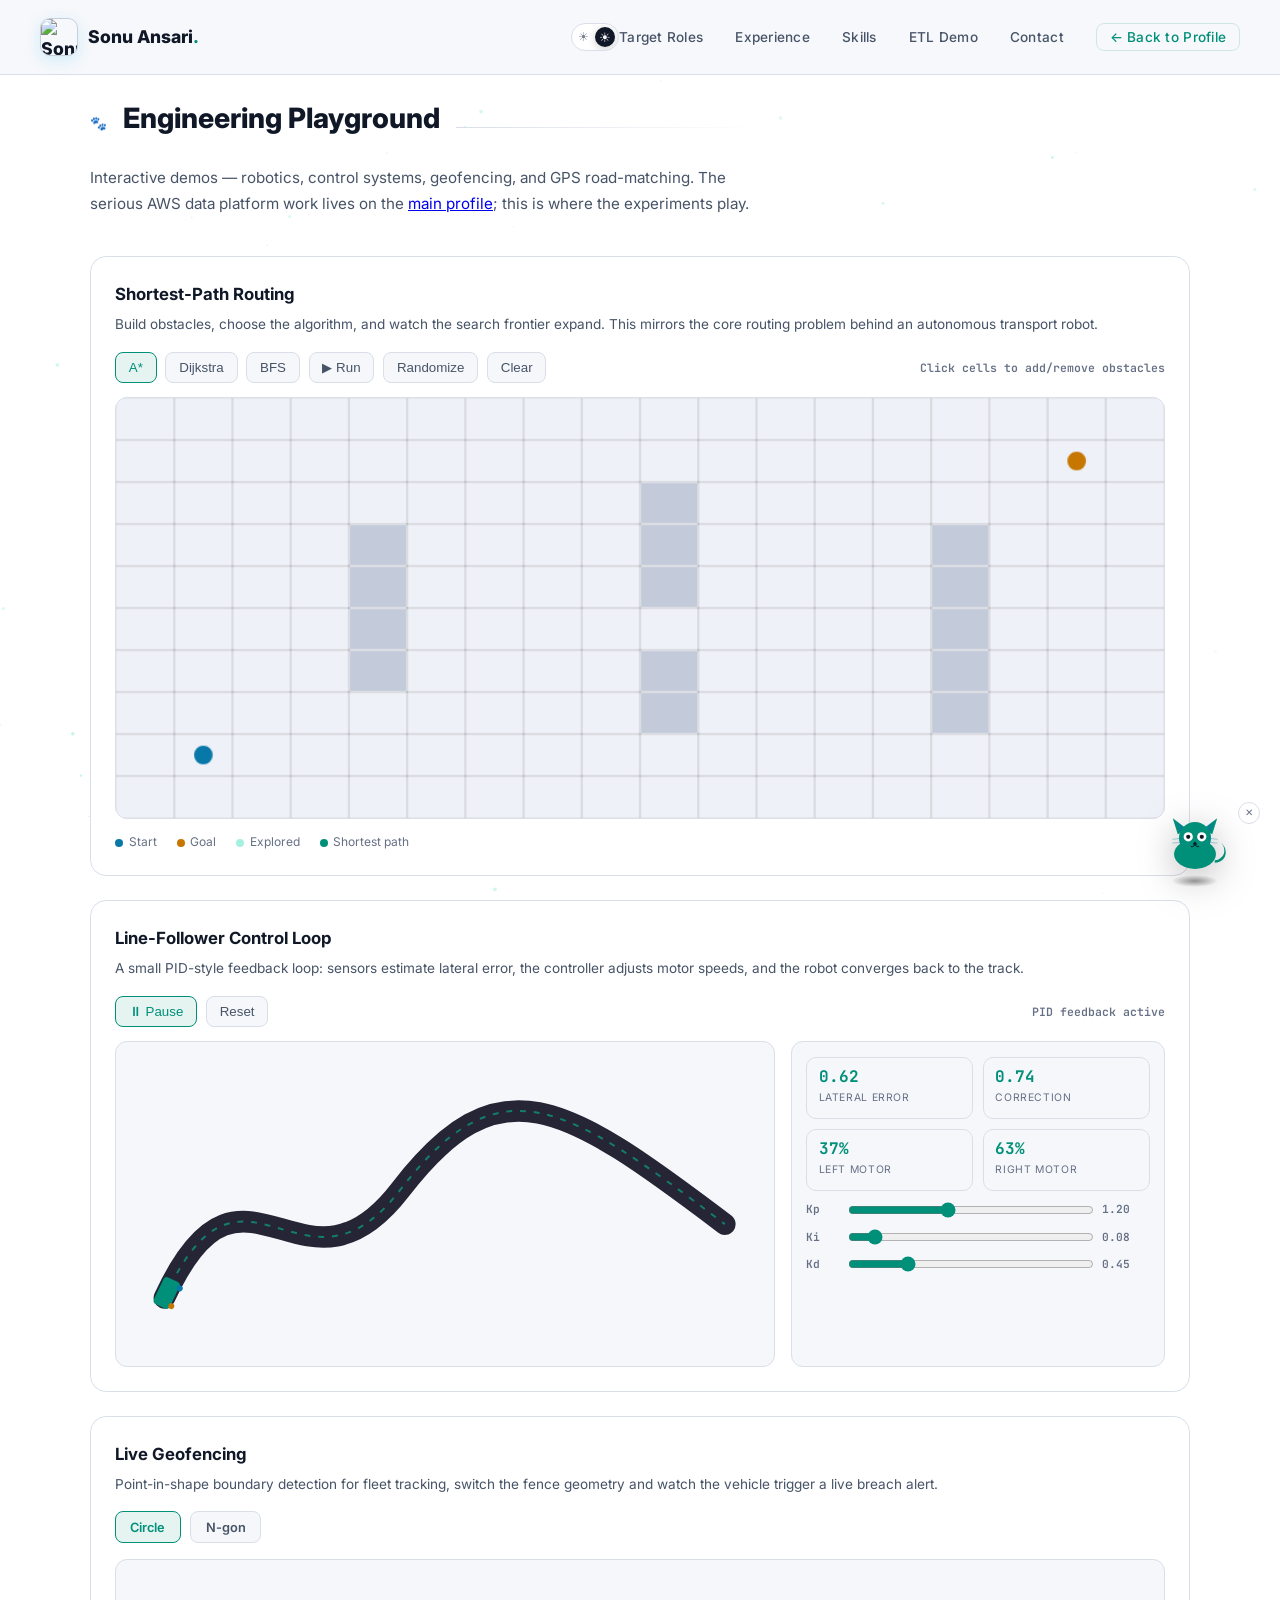
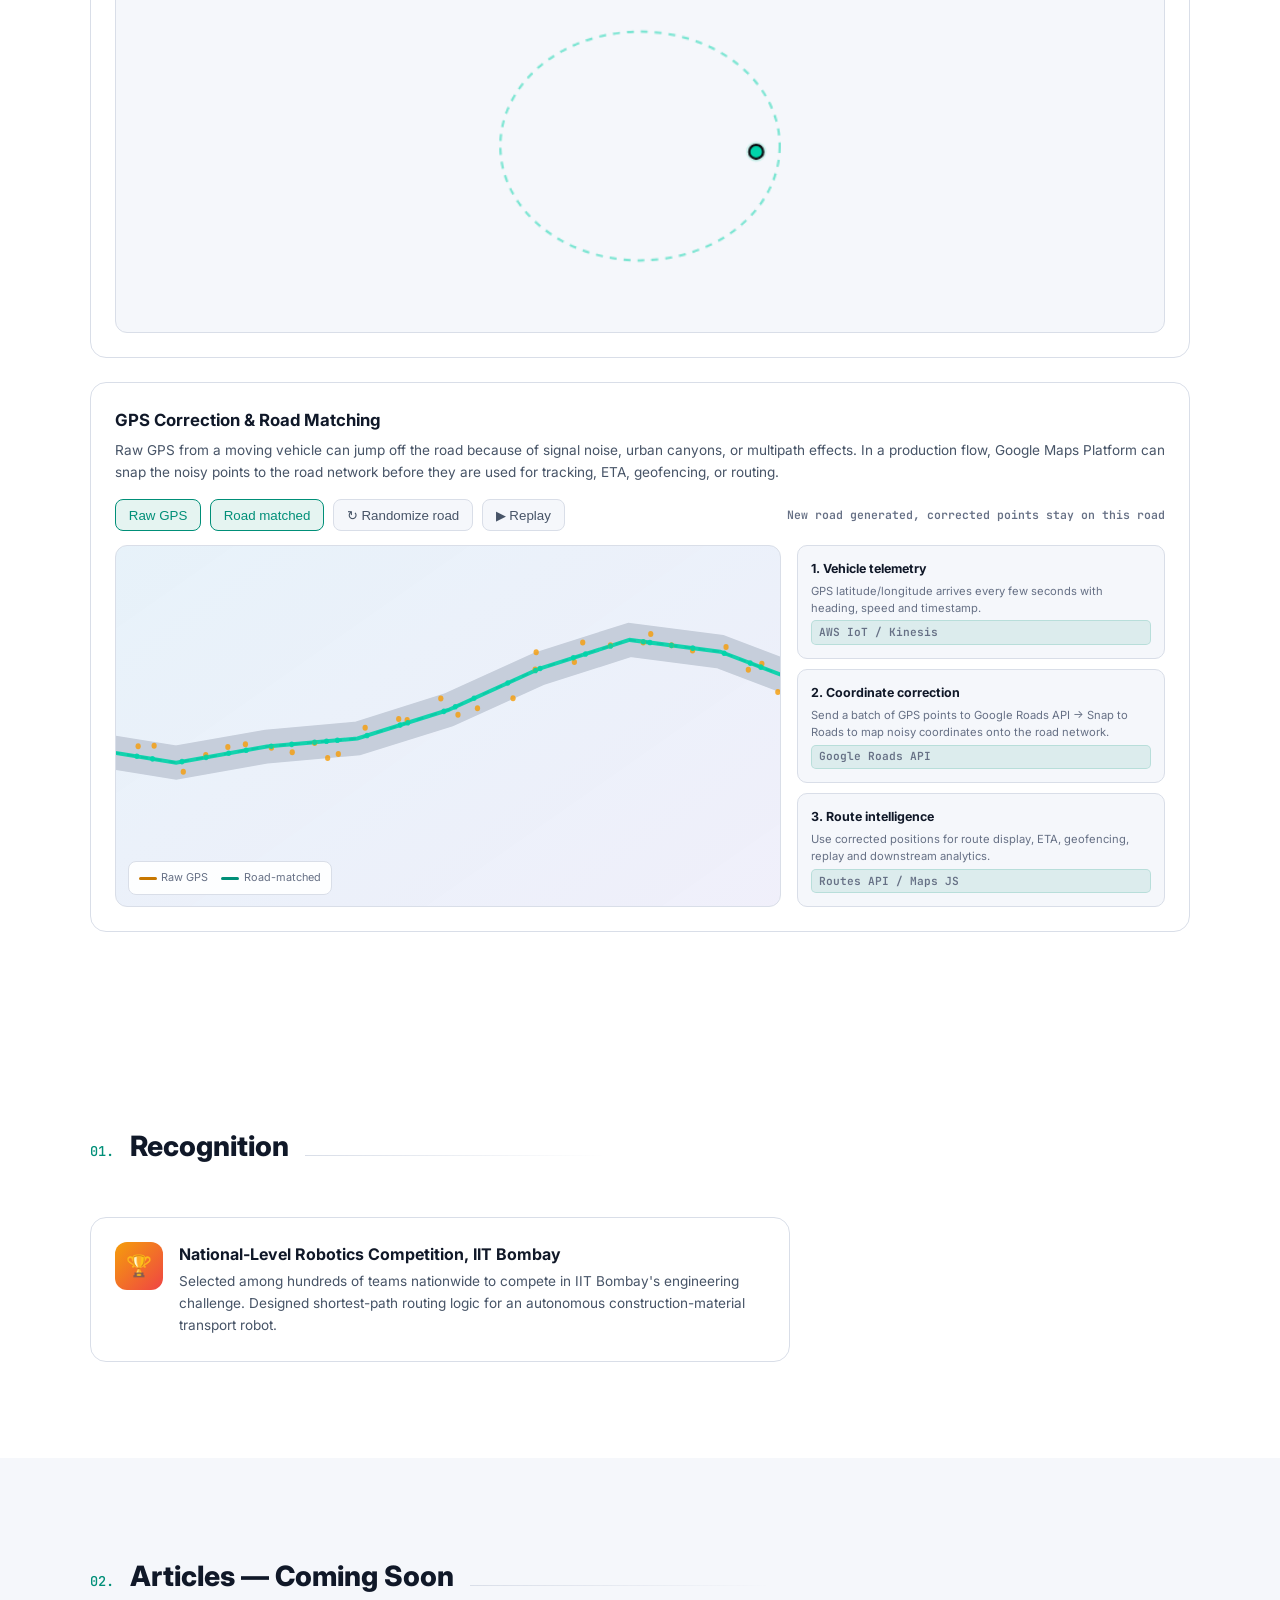
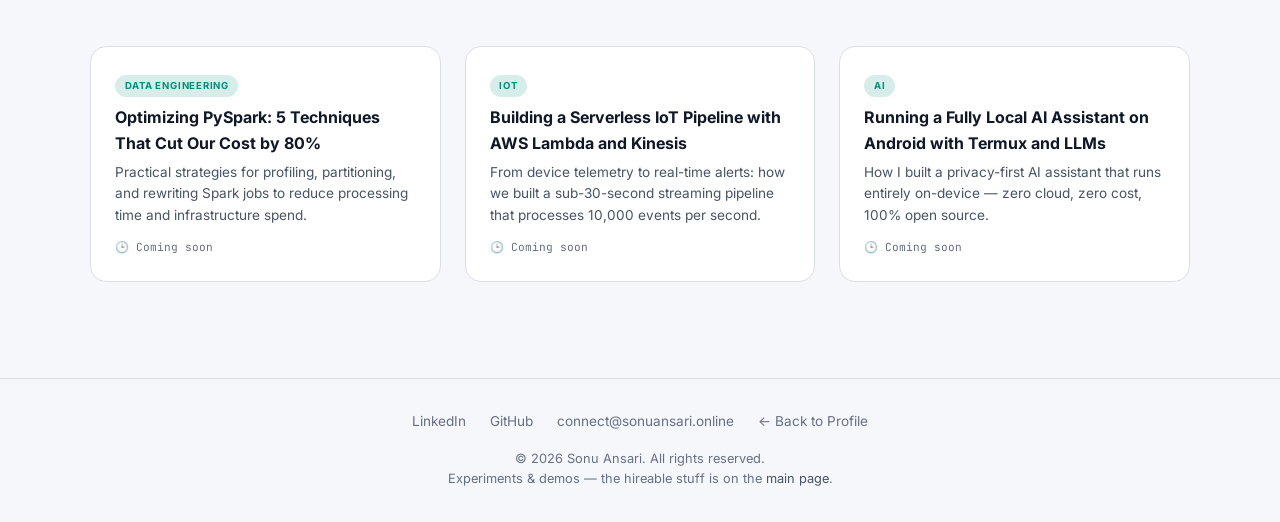
==== commit f40181b1: "Update extras.html" ====
--- a/extras.html
+++ b/extras.html
@@ -1877,7 +1877,7 @@
     <section id="recognition">
         <div class="section-inner">
             <div class="section-header reveal">
-                <span class="num">08.</span>
+                <span class="num">01.</span>
                 <h2>Recognition</h2>
                 <div class="line"></div>
             </div>
@@ -1896,7 +1896,7 @@
     <section id="blog">
         <div class="section-inner">
             <div class="section-header reveal">
-                <span class="num">09.</span>
+                <span class="num">02.</span>
                 <h2>Articles — Coming Soon</h2>
                 <div class="line"></div>
             </div>
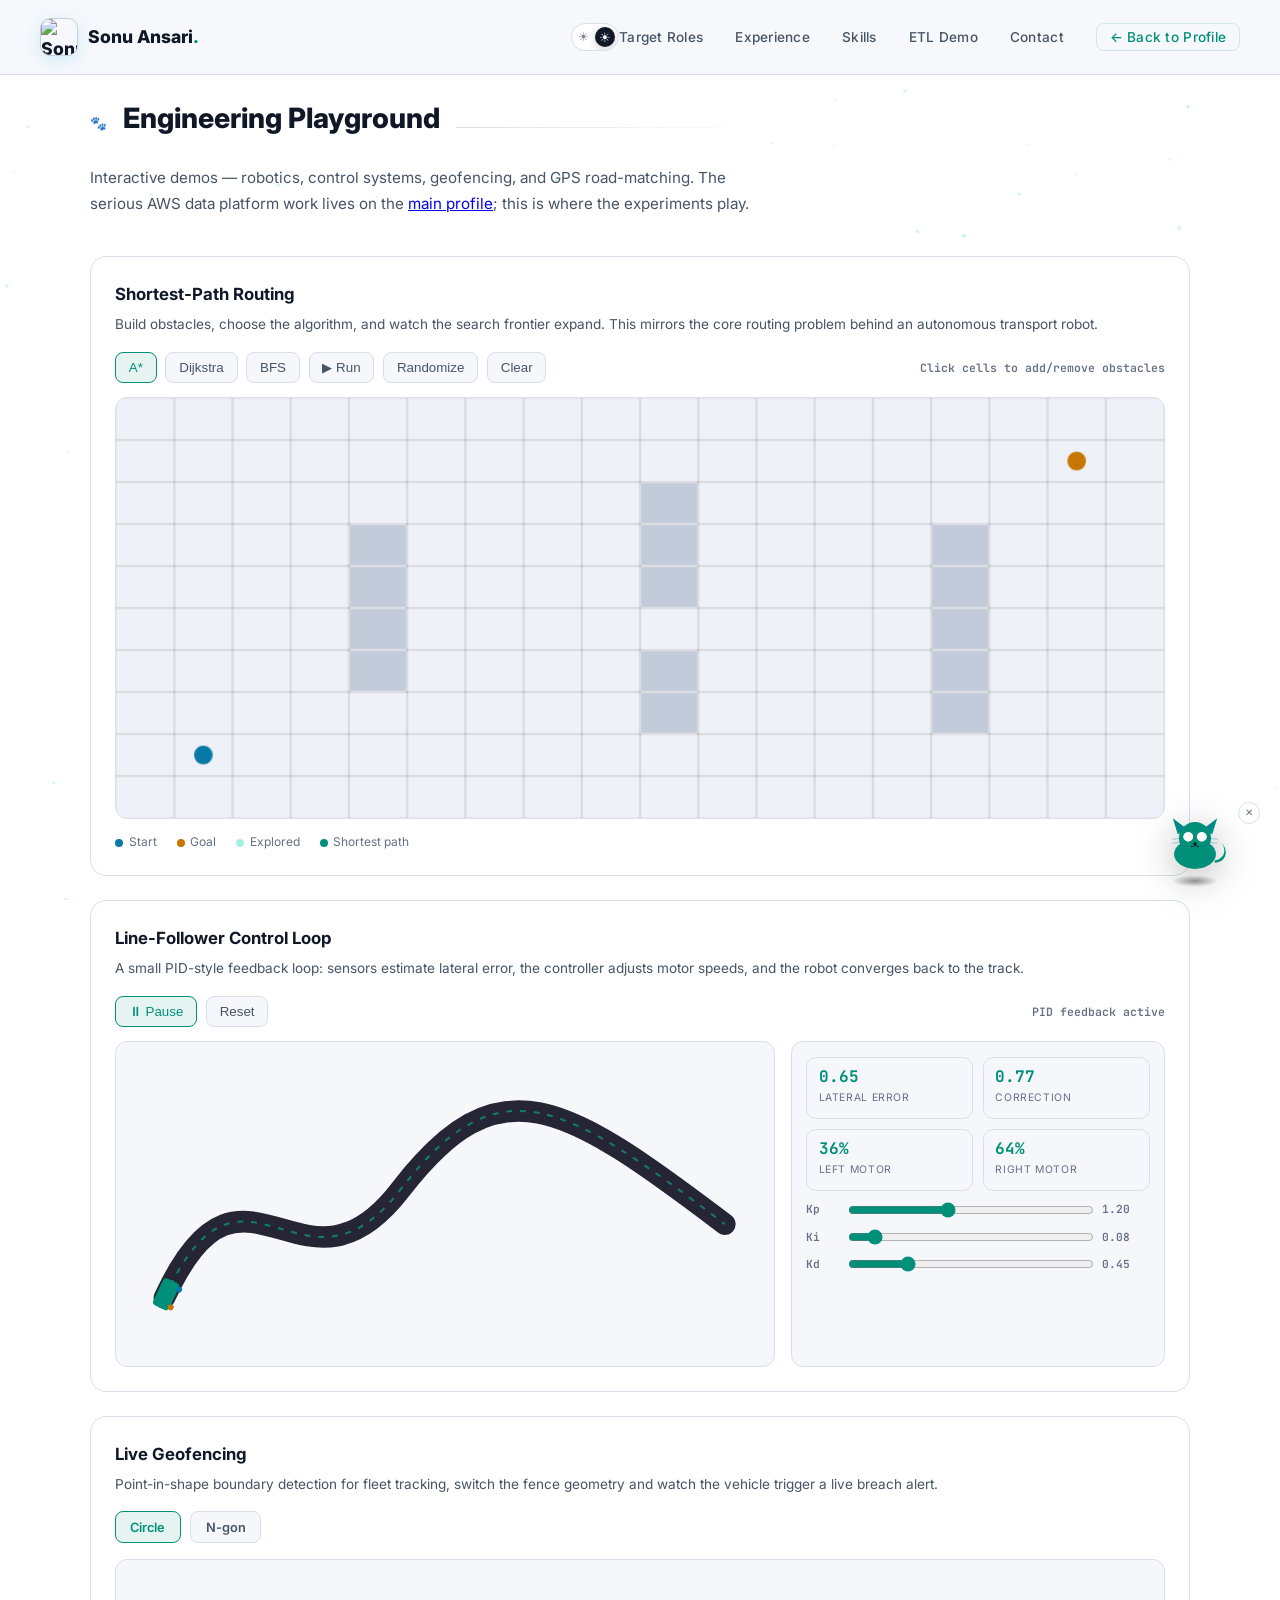
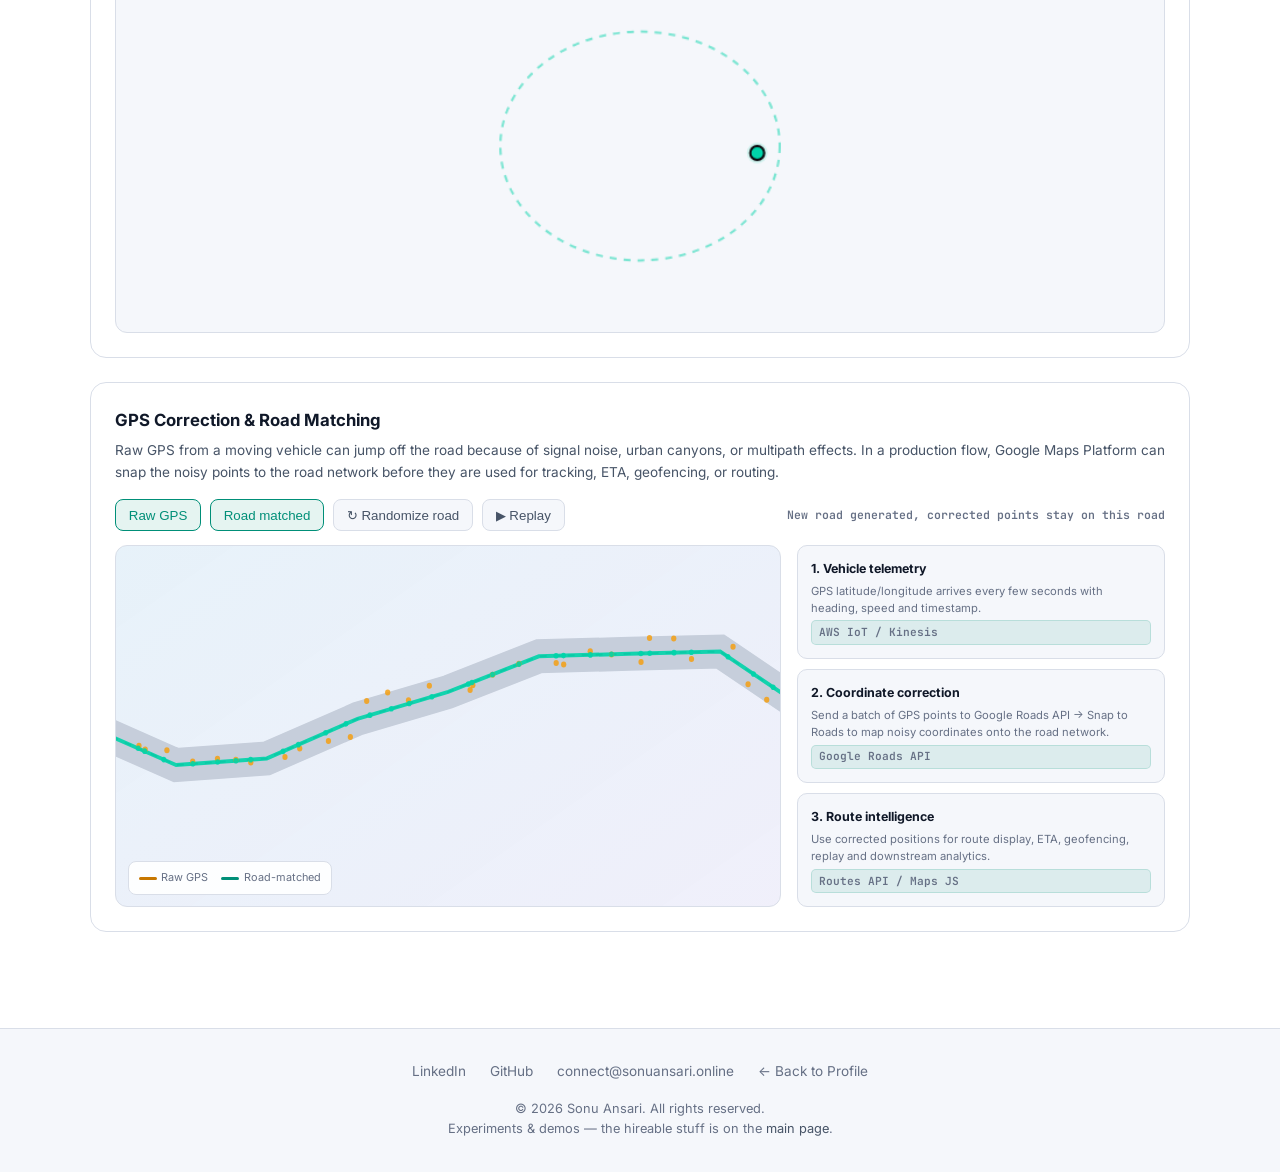
==== commit 245fce19: "Update extras.html" ====
--- a/extras.html
+++ b/extras.html
@@ -2,7 +2,7 @@
 <html lang="en">
 <head>
     <meta charset="UTF-8">
-    <meta name="viewport" content="width=device-width, initial-scale=1">
+    <meta name="viewport" content="width=device-width, initial-scale=1, viewport-fit=cover">
     <title>Playground — Sonu Ansari | Robotics, Geofencing & GPS Demos</title>
     <meta name="description" content="Interactive engineering demos by Sonu Ansari — shortest-path routing, line-follower control loops, live geofencing, and GPS road matching.">
     <meta name="theme-color" content="#0a0a0f">
@@ -1719,7 +1719,8 @@
             } catch (e) {}
         })();
     </script>
-<script>document.documentElement.classList.add("js");setTimeout(function(){if(!window.__siteReady)document.documentElement.classList.add("show-all")},3000);</script>
+<link rel="stylesheet" href="responsive.css">
+    <script>document.documentElement.classList.add("js");setTimeout(function(){if(!window.__siteReady)document.documentElement.classList.add("show-all")},3000);</script>
 </head>
 <body>
 
@@ -1873,55 +1874,10 @@
         </div>
     </section>
 
-<!-- ===== RECOGNITION ===== -->
-    <section id="recognition">
-        <div class="section-inner">
-            <div class="section-header reveal">
-                <span class="num">01.</span>
-                <h2>Recognition</h2>
-                <div class="line"></div>
-            </div>
-            <div class="recog-card reveal">
-                <div class="recog-icon">🏆</div>
-                <div class="recog-info">
-                    <h3>National-Level Robotics Competition, IIT Bombay</h3>
-                    <p>Selected among hundreds of teams nationwide to compete in IIT Bombay's engineering challenge. Designed shortest-path routing logic for an autonomous construction-material transport robot.</p>
-                </div>
-            </div>
-        </div>
-    </section>
+
 
     
-<!-- ===== BLOG / ARTICLES (NEW) ===== -->
-    <section id="blog">
-        <div class="section-inner">
-            <div class="section-header reveal">
-                <span class="num">02.</span>
-                <h2>Articles — Coming Soon</h2>
-                <div class="line"></div>
-            </div>
-            <div class="blog-grid">
-                <div class="blog-card reveal">
-                    <span class="blog-tag">Data Engineering</span>
-                    <h3>Optimizing PySpark: 5 Techniques That Cut Our Cost by 80%</h3>
-                    <p>Practical strategies for profiling, partitioning, and rewriting Spark jobs to reduce processing time and infrastructure spend.</p>
-                    <span class="blog-meta">🕒 Coming soon</span>
-                </div>
-                <div class="blog-card reveal">
-                    <span class="blog-tag">IoT</span>
-                    <h3>Building a Serverless IoT Pipeline with AWS Lambda and Kinesis</h3>
-                    <p>From device telemetry to real-time alerts: how we built a sub-30-second streaming pipeline that processes 10,000 events per second.</p>
-                    <span class="blog-meta">🕒 Coming soon</span>
-                </div>
-                <div class="blog-card reveal">
-                    <span class="blog-tag">AI</span>
-                    <h3>Running a Fully Local AI Assistant on Android with Termux and LLMs</h3>
-                    <p>How I built a privacy-first AI assistant that runs entirely on-device — zero cloud, zero cost, 100% open source.</p>
-                    <span class="blog-meta">🕒 Coming soon</span>
-                </div>
-            </div>
-        </div>
-    </section>
+
 
     
 
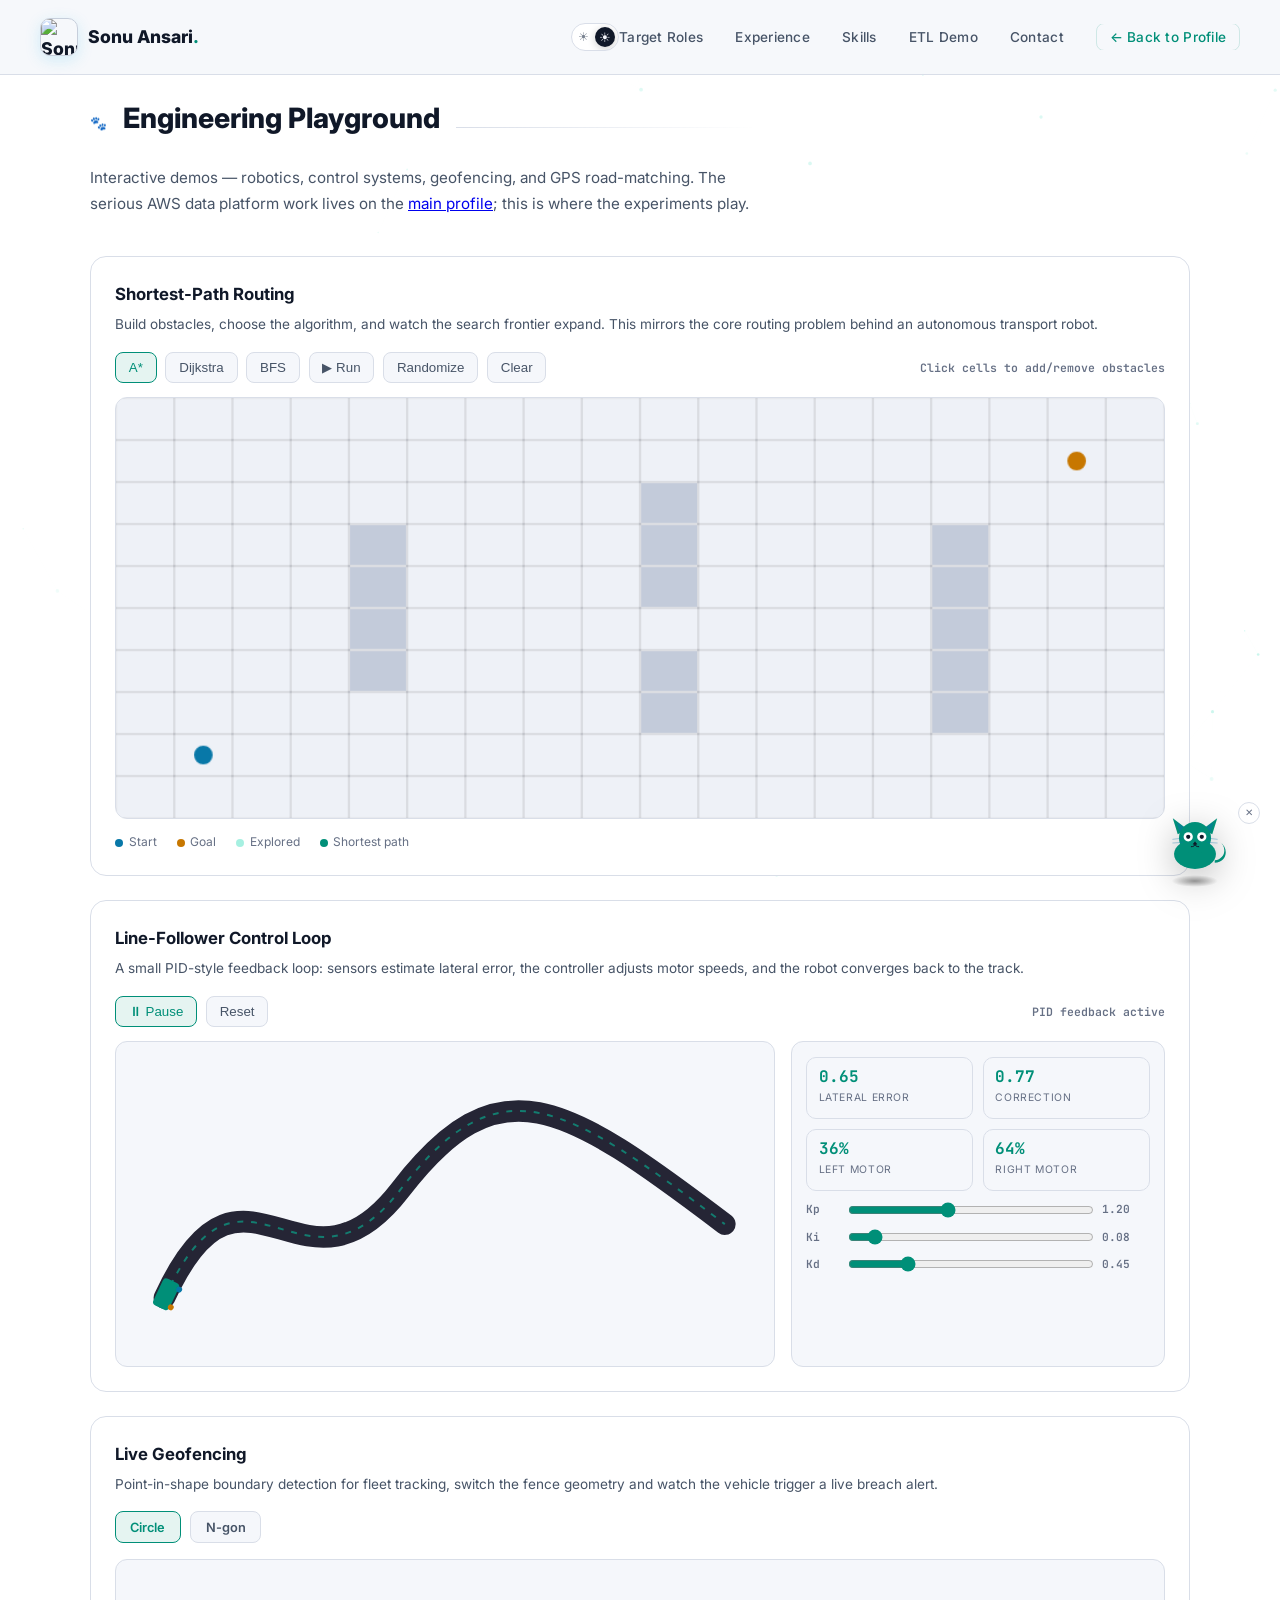
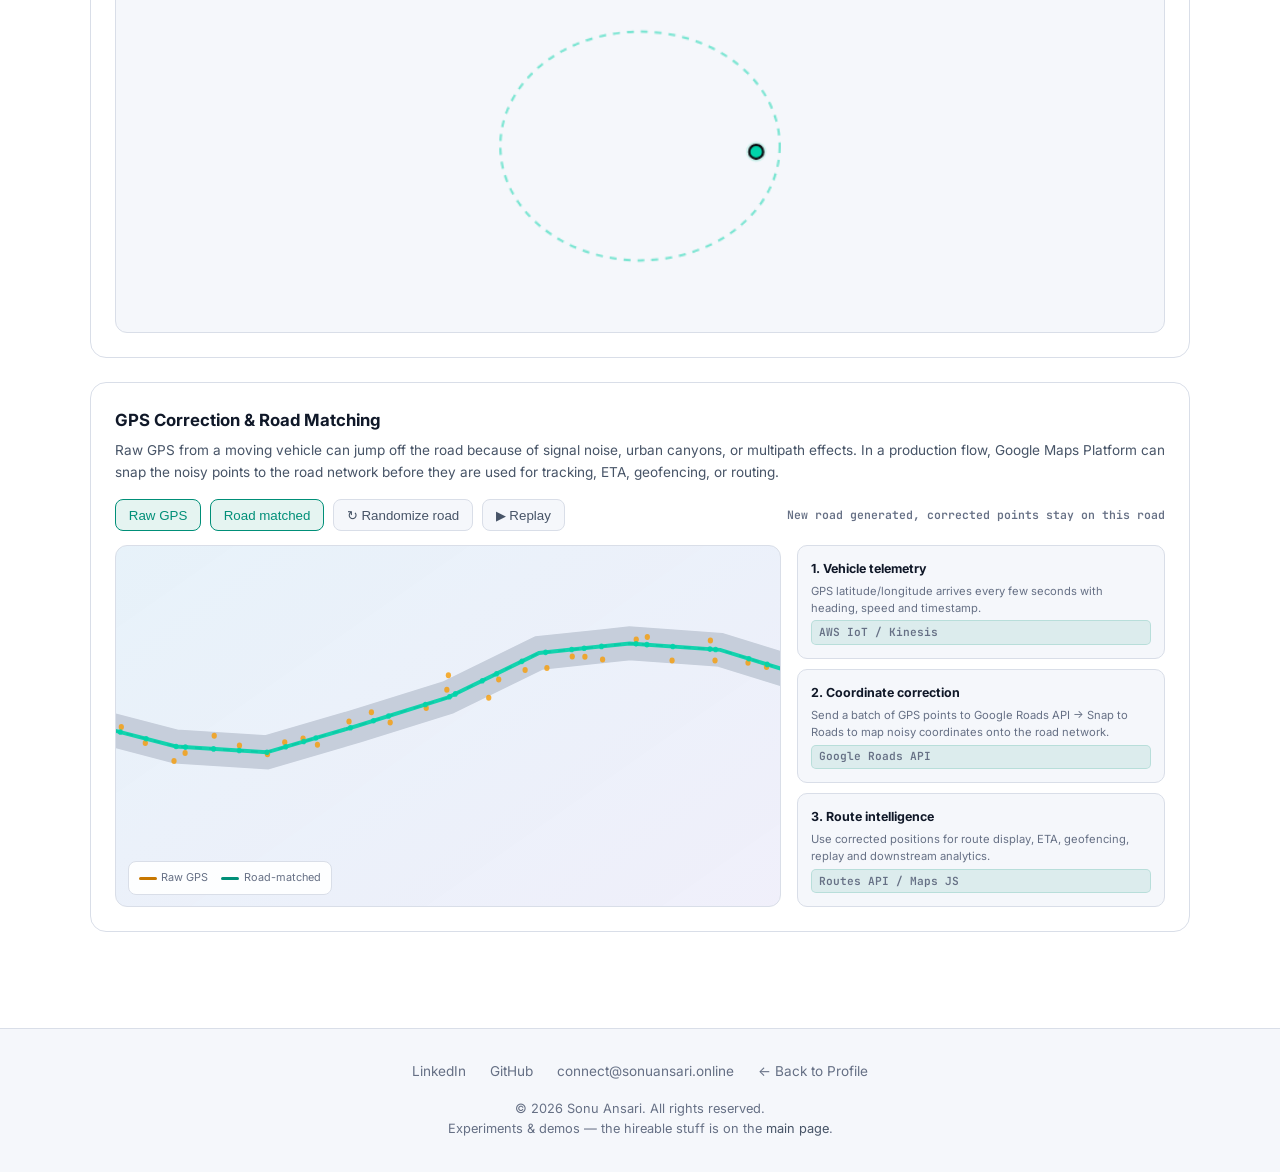
==== commit 1001687f: "Update extras.html" ====
--- a/extras.html
+++ b/extras.html
@@ -6,6 +6,13 @@
     <title>Playground — Sonu Ansari | Robotics, Geofencing & GPS Demos</title>
     <meta name="description" content="Interactive engineering demos by Sonu Ansari — shortest-path routing, line-follower control loops, live geofencing, and GPS road matching.">
     <meta name="theme-color" content="#0a0a0f">
+    <link rel="canonical" href="https://sonuansari.online/extras.html">
+    <meta name="robots" content="index, follow">
+    <meta property="og:type" content="website">
+    <meta property="og:url" content="https://sonuansari.online/extras.html">
+    <meta property="og:title" content="Playground | Sonu Ansari">
+    <meta property="og:description" content="Interactive demos by Sonu Ansari: A*/Dijkstra pathfinding, PID line-follower, live geofencing and GPS road matching.">
+    <meta property="og:image" content="https://sonuansari.online/logo.png">
     <link rel="icon" type="image/png" href="logo.png">
     <link rel="preconnect" href="https://fonts.googleapis.com">
     <link rel="preconnect" href="https://fonts.gstatic.com" crossorigin>
--- a/style.css
+++ b/style.css
@@ -356,3 +356,8 @@
     .etl-arrow { display: none; }
     .etl-node { min-width: 0; flex: 1 1 calc(50% - .25rem); }
 }
+/* ===== RECOGNITION ===== */
+.recog-card { background: var(--bg-card); border: 1px solid var(--border); border-radius: 16px; padding: 1.5rem; max-width: 700px; display: flex; gap: 1rem; align-items: flex-start; }
+.recog-icon { width: 48px; height: 48px; border-radius: 12px; background: linear-gradient(135deg, #f59e0b, #ef4444); display: flex; align-items: center; justify-content: center; font-size: 1.3rem; flex-shrink: 0; }
+.recog-info h3 { font-size: 1rem; font-weight: 700; color: var(--text); margin-bottom: .25rem; }
+.recog-info p { font-size: .85rem; color: var(--text-muted); line-height: 1.6; }
--- a/responsive.css
+++ b/responsive.css
@@ -0,0 +1,97 @@
+/* Cross-device layer: phones (Android/iOS), tablets, laptops, large screens.
+   Loaded LAST on both pages so it wins over style.css and extras.html's inline styles. */
+
+html { -webkit-text-size-adjust: 100%; text-size-adjust: 100%; }
+button, a, .demo-btn, .shape-btn { touch-action: manipulation; }
+h1, h2, h3, h4 { overflow-wrap: break-word; }
+
+/* ---- Safari / older browsers ---- */
+nav { -webkit-backdrop-filter: blur(20px) saturate(1.2); }
+.hero-grid-bg { -webkit-mask-image: radial-gradient(ellipse 70% 60% at 50% 50%, black 30%, transparent 70%); }
+@supports not (background: color-mix(in srgb, red, blue)) {
+    nav, nav.scrolled { background: var(--bg); }
+    .nav-links { background: var(--bg-elevated); }
+    .cat-chat-head { background: var(--bg-card); }
+}
+
+/* ---- Notches / home indicator (iPhone, Android cutouts) ---- */
+nav { padding-top: calc(1rem + env(safe-area-inset-top, 0px)); padding-left: max(2rem, env(safe-area-inset-left, 0px)); padding-right: max(2rem, env(safe-area-inset-right, 0px)); }
+section { padding-left: max(2rem, env(safe-area-inset-left, 0px)); padding-right: max(2rem, env(safe-area-inset-right, 0px)); }
+footer { padding-bottom: calc(2rem + env(safe-area-inset-bottom, 0px)); padding-left: max(2rem, env(safe-area-inset-left, 0px)); padding-right: max(2rem, env(safe-area-inset-right, 0px)); }
+.hero { padding-top: calc(8rem + env(safe-area-inset-top, 0px)); }
+.cat-companion, .cat-restore-btn { right: max(1.25rem, env(safe-area-inset-right, 0px)); bottom: max(1.25rem, env(safe-area-inset-bottom, 0px)); }
+.scroll-top { right: max(1.25rem, env(safe-area-inset-right, 0px)); bottom: calc(7.5rem + env(safe-area-inset-bottom, 0px)); }
+.cat-chat { right: max(1.25rem, env(safe-area-inset-right, 0px)); bottom: calc(6.6rem + env(safe-area-inset-bottom, 0px)); max-height: min(520px, calc(100dvh - 9rem)); }
+
+/* ---- Grids that could overflow narrow phones ---- */
+.roles-grid { grid-template-columns: repeat(auto-fit, minmax(min(300px, 100%), 1fr)); }
+.project-grid { grid-template-columns: repeat(auto-fit, minmax(min(340px, 100%), 1fr)); }
+.skills-grid, .cert-grid { grid-template-columns: repeat(auto-fit, minmax(min(280px, 100%), 1fr)); }
+.showcase-grid { grid-template-columns: repeat(auto-fit, minmax(min(320px, 100%), 1fr)); }
+
+/* ---- Swipe + scroll ---- */
+.exp-track { touch-action: pan-y; }
+.nav-links { max-height: calc(100dvh - 5.5rem); overflow-y: auto; overscroll-behavior: contain; }
+.hero { min-height: 100vh; min-height: 100dvh; }
+
+/* ---- Large screens ---- */
+@media (min-width: 1500px) {
+    .section-inner { max-width: 1240px; }
+    .nav-inner { max-width: 1360px; }
+}
+
+/* ---- Tablets ---- */
+@media (max-width: 900px) {
+    .etl-cohort, .etl-stats { grid-template-columns: repeat(2, 1fr); }
+    .lf-dashboard, .mapmatch-layout { grid-template-columns: 1fr; }
+    .about-grid { gap: 2.5rem; }
+}
+
+/* ---- Phones ---- */
+@media (max-width: 760px) {
+    nav { padding-left: max(1rem, env(safe-area-inset-left, 0px)); padding-right: max(1rem, env(safe-area-inset-right, 0px)); }
+    section, footer { padding-left: max(1rem, env(safe-area-inset-left, 0px)); padding-right: max(1rem, env(safe-area-inset-right, 0px)); }
+    .hero { padding-top: calc(6.5rem + env(safe-area-inset-top, 0px)); }
+    .stats-bar { display: grid; grid-template-columns: repeat(2, 1fr); gap: 1.25rem .75rem; margin-top: 2.5rem; }
+    .section-header h2 { font-size: 1.4rem; }
+    .section-header .line { flex-basis: 100%; max-width: none; }
+    .hero-badge { text-align: center; line-height: 1.4; }
+    .hero-cta .btn { width: 100%; justify-content: center; }
+    .recog-card, .edu-card { flex-direction: column; }
+    .exp-slide-ach-detail code { word-break: break-word; }
+}
+@media (max-width: 700px) {
+    .cat-companion, .cat-restore-btn { right: max(.75rem, env(safe-area-inset-right, 0px)); bottom: max(.85rem, env(safe-area-inset-bottom, 0px)); }
+    .scroll-top { right: max(.75rem, env(safe-area-inset-right, 0px)); bottom: calc(5.75rem + env(safe-area-inset-bottom, 0px)); }
+    .cat-chat { right: max(.75rem, env(safe-area-inset-right, 0px)); bottom: calc(5.4rem + env(safe-area-inset-bottom, 0px)); max-height: min(520px, calc(100dvh - 7.5rem)); }
+}
+
+/* ---- Short landscape phones ---- */
+@media (max-height: 520px) and (orientation: landscape) {
+    .hero { min-height: auto; padding-top: calc(5.5rem + env(safe-area-inset-top, 0px)); padding-bottom: 2.5rem; }
+    .cat-chat { max-height: calc(100dvh - 5.5rem); }
+}
+
+/* ---- Touch devices: bigger tap targets, no sticky hover ---- */
+@media (pointer: coarse) {
+    .mobile-menu-btn, .exp-slide-nav-btn { width: 44px; height: 44px; }
+    .theme-toggle { width: 56px; height: 34px; }
+    .theme-toggle-thumb { width: 26px; height: 26px; top: 3px; left: 3px; }
+    html[data-theme="light"] .theme-toggle-thumb { transform: translateX(22px); }
+    .nav-links a { min-height: 44px; display: flex; align-items: center; }
+    .demo-btn, .shape-btn { min-height: 40px; padding: .55rem .9rem; }
+    .contact-link, .btn { min-height: 44px; }
+    .exp-slide-dot { position: relative; }
+    .exp-slide-dot::after { content: ''; position: absolute; inset: -18px -3px; }
+    .cat-hide-btn { position: relative; }
+    .cat-hide-btn::after { content: ''; position: absolute; inset: -12px; }
+    .cat-chat-close { width: 40px; height: 40px; }
+    .cat-chat-chips button { padding: .5rem .8rem; }
+    .cat-chat-form button { width: 46px; }
+    .cat-chat-form input { padding: .7rem .8rem; }
+}
+@media (hover: none) {
+    .project-card:hover, .skill-category:hover, .role-card:hover, .cert-card:hover,
+    .exp-slide-metric:hover, .blog-card:hover, .btn-primary:hover { transform: none; }
+    .role-card:hover, .cert-card:hover { border-color: var(--border); }
+}
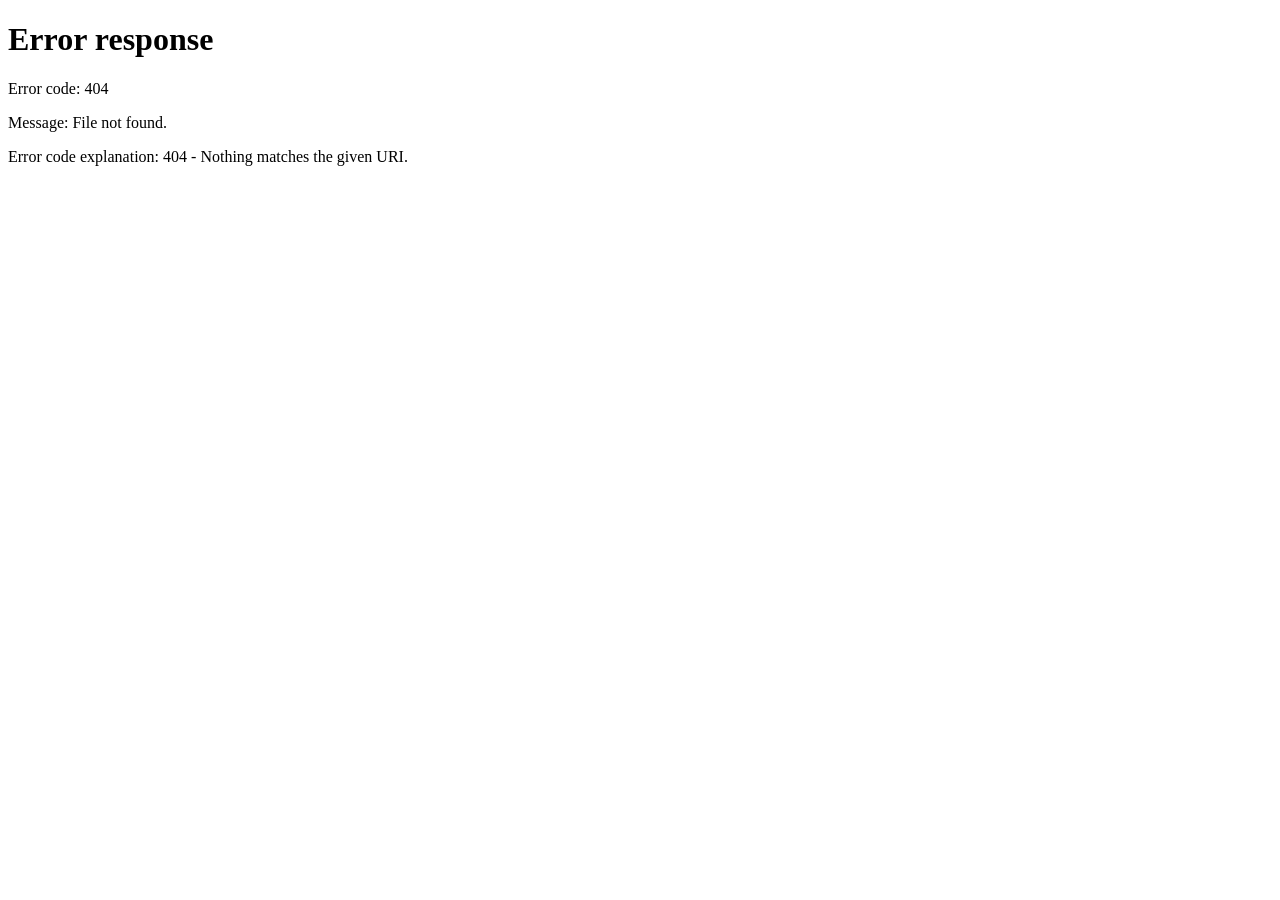
==== commit b607d32f: "Update extras.html" ====
--- a/extras.html
+++ b/extras.html
@@ -1,2746 +1,6 @@
 <!DOCTYPE html>
-<html lang="en">
-<head>
-    <meta charset="UTF-8">
-    <meta name="viewport" content="width=device-width, initial-scale=1, viewport-fit=cover">
-    <title>Playground — Sonu Ansari | Robotics, Geofencing & GPS Demos</title>
-    <meta name="description" content="Interactive engineering demos by Sonu Ansari — shortest-path routing, line-follower control loops, live geofencing, and GPS road matching.">
-    <meta name="theme-color" content="#0a0a0f">
-    <link rel="canonical" href="https://sonuansari.online/extras.html">
-    <meta name="robots" content="index, follow">
-    <meta property="og:type" content="website">
-    <meta property="og:url" content="https://sonuansari.online/extras.html">
-    <meta property="og:title" content="Playground | Sonu Ansari">
-    <meta property="og:description" content="Interactive demos by Sonu Ansari: A*/Dijkstra pathfinding, PID line-follower, live geofencing and GPS road matching.">
-    <meta property="og:image" content="https://sonuansari.online/logo.png">
-    <link rel="icon" type="image/png" href="logo.png">
-    <link rel="preconnect" href="https://fonts.googleapis.com">
-    <link rel="preconnect" href="https://fonts.gstatic.com" crossorigin>
-    <link href="https://fonts.googleapis.com/css2?family=Inter:wght@300;400;500;600;700;800;900&family=JetBrains+Mono:wght@400;500;600&display=swap" rel="stylesheet">
-    <link rel="stylesheet" href="style.css">
-    <link rel="stylesheet" href="cat.css">
-    <style>
-        /* ===== CSS VARIABLES ===== */
-        :root {
-            --bg: #0a0a0f;
-            --bg-elevated: #12121a;
-            --bg-card: #1a1a24;
-            --bg-card-hover: #1e1e2d;
-            --text: #e8e8f0;
-            --text-muted: #8a8aa3;
-            --text-dim: #5a5a75;
-            --accent: #00d4aa;
-            --accent-dim: rgba(0, 212, 170, 0.2);
-            --accent-glow: rgba(0, 212, 170, 0.13);
-            --accent-secondary: #00a8e8;
-            --accent-tertiary: #7c3aed;
-            --border: #252535;
-            --border-light: #333344;
-            --g1: #00d4aa;
-            --g2: #00a8e8;
-            --g3: #7c3aed;
-            --success: #10b981;
-            --warning: #f59e0b;
-            --pf-cell: #101019;
-            --pf-obstacle: #2b2b3c;
-            --pf-grid: rgba(255, 255, 255, .07);
-            --pf-visited: rgba(0, 212, 170, .16);
-            --pf-pathfill: rgba(0, 212, 170, .32);
-            --pf-path: #00d4aa;
-            --pf-start: #00a8e8;
-            --pf-goal: #f59e0b;
-            --cat-eye: #ffffff;
-            --cat-pupil: #101828;
-            --cat-mouth: #0a0a0f;
-            color-scheme: dark;
-        }
-        html[data-theme="light"] {
-            --bg: #f5f7fb;
-            --bg-elevated: #ffffff;
-            --bg-card: #ffffff;
-            --bg-card-hover: #f8fafc;
-            --text: #101828;
-            --text-muted: #475467;
-            --text-dim: #667085;
-            --accent: #008f78;
-            --accent-dim: rgba(0, 143, 120, 0.16);
-            --accent-glow: rgba(0, 143, 120, 0.10);
-            --accent-secondary: #0878a8;
-            --accent-tertiary: #6941c6;
-            --border: #d9dee8;
-            --border-light: #c6cedb;
-            --g1: #008f78;
-            --g2: #0878a8;
-            --g3: #6941c6;
-            --success: #0b8f5b;
-            --warning: #c77700;
-            --pf-cell: #eef1f7;
-            --pf-obstacle: #c3cbda;
-            --pf-grid: rgba(16, 24, 40, .12);
-            --pf-visited: rgba(0, 143, 120, .20);
-            --pf-pathfill: rgba(0, 143, 120, .34);
-            --pf-path: #008f78;
-            --pf-start: #0878a8;
-            --pf-goal: #c77700;
-            --cat-eye: #ffffff;
-            --cat-pupil: #101828;
-            --cat-mouth: #101828;
-            color-scheme: light;
-        }
-        html[data-theme="light"] body { background: var(--bg); }
-
-        /* ===== RESET ===== */
-        * { margin: 0; padding: 0; box-sizing: border-box; }
-        html { scroll-behavior: smooth; }
-        body {
-            font-family: 'Inter', sans-serif;
-            background: var(--bg);
-            color: var(--text);
-            line-height: 1.6;
-            overflow-x: hidden;
-            -webkit-font-smoothing: antialiased;
-            transition: background-color .45s ease, color .45s ease;
-        }
-        ::-webkit-scrollbar { width: 6px; }
-        ::-webkit-scrollbar-track { background: var(--bg); }
-        ::-webkit-scrollbar-thumb { background: var(--border-light); border-radius: 3px; }
-        ::-webkit-scrollbar-thumb:hover { background: var(--accent); }
-        ::selection { background: var(--accent-dim); color: var(--accent); }
-        img, svg, canvas { max-width: 100%; }
-
-        /* ===== NAV ===== */
-        nav {
-            position: fixed;
-            top: 0; left: 0; right: 0;
-            z-index: 1000;
-            padding: 1rem 2rem;
-            background: color-mix(in srgb, var(--bg) 86%, transparent);
-            backdrop-filter: blur(20px) saturate(1.2);
-            border-bottom: 1px solid var(--border);
-            transition: all 0.3s ease;
-        }
-        nav.scrolled {
-            background: color-mix(in srgb, var(--bg) 94%, transparent);
-            box-shadow: 0 4px 30px rgba(0,0,0,.16);
-        }
-        .nav-inner {
-            max-width: 1200px;
-            margin: 0 auto;
-            display: flex;
-            justify-content: space-between;
-            align-items: center;
-            min-height: 42px;
-        }
-        .nav-logo {
-            font-weight: 800;
-            font-size: 1.1rem;
-            color: var(--text);
-            text-decoration: none;
-            display: flex;
-            align-items: center;
-            gap: 0.65rem;
-            flex: 0 0 auto;
-        }
-        .nav-logo img {
-            width: 38px;
-            height: 38px;
-            object-fit: cover;
-            border-radius: 10px;
-            border: 1px solid var(--border-light);
-            box-shadow: 0 4px 16px rgba(0,168,232,0.16);
-            flex-shrink: 0;
-        }
-        .nav-logo .nav-logo-dot { color: var(--accent); }
-        .nav-actions {
-            display: flex;
-            align-items: center;
-            gap: .8rem;
-            margin-left: auto;
-        }
-        .nav-links {
-            display: flex;
-            gap: 2rem;
-            list-style: none;
-            align-items: center;
-        }
-        .nav-links a {
-            color: var(--text-muted);
-            text-decoration: none;
-            font-size: 0.85rem;
-            font-weight: 500;
-            letter-spacing: 0.02em;
-            transition: color 0.2s;
-            position: relative;
-        }
-        .nav-links a:hover { color: var(--text); }
-        .nav-links a::after {
-            content: '';
-            position: absolute;
-            bottom: -4px; left: 0;
-            width: 0; height: 2px;
-            background: linear-gradient(90deg, var(--g1), var(--g2));
-            transition: width 0.3s ease;
-        }
-        .nav-links a:hover::after { width: 100%; }
-
-        .mobile-menu-btn {
-            display: none;
-            width: 42px; height: 42px;
-            padding: 0;
-            border: 1px solid var(--border);
-            border-radius: 10px;
-            background: var(--bg-card);
-            color: var(--text);
-            align-items: center;
-            justify-content: center;
-            transition: border-color .25s ease, background .25s ease, transform .25s ease;
-            cursor: pointer;
-        }
-        .mobile-menu-btn:hover { border-color: var(--accent); transform: translateY(-1px); }
-        .menu-icon {
-            width: 19px; height: 16px;
-            display: flex;
-            flex-direction: column;
-            justify-content: space-between;
-        }
-        .menu-icon span {
-            display: block;
-            width: 100%; height: 2px;
-            border-radius: 2px;
-            background: currentColor;
-            transition: transform .3s ease, opacity .2s ease;
-            transform-origin: center;
-        }
-        .mobile-menu-btn.active .menu-icon span:nth-child(1) { transform: translateY(7px) rotate(45deg); }
-        .mobile-menu-btn.active .menu-icon span:nth-child(2) { opacity: 0; transform: scaleX(0); }
-        .mobile-menu-btn.active .menu-icon span:nth-child(3) { transform: translateY(-7px) rotate(-45deg); }
-
-        @media (max-width: 1180px) {
-            .mobile-menu-btn { display: inline-flex; }
-            .nav-links {
-                position: absolute;
-                top: calc(100% + .6rem);
-                left: 0; right: 0;
-                z-index: 20;
-                display: flex;
-                flex-direction: column;
-                align-items: stretch;
-                gap: 0;
-                padding: .55rem;
-                background: color-mix(in srgb, var(--bg-elevated) 96%, transparent);
-                border: 1px solid var(--border);
-                border-radius: 14px;
-                box-shadow: 0 18px 50px rgba(0,0,0,.18);
-                opacity: 0;
-                visibility: hidden;
-                pointer-events: none;
-                transform: translateY(-8px) scale(.98);
-                transform-origin: top right;
-                transition: opacity .25s ease, transform .25s ease, visibility .25s ease;
-            }
-            .nav-links.active { opacity: 1; visibility: visible; pointer-events: auto; transform: translateY(0) scale(1); }
-            .nav-links li { width: 100%; }
-            .nav-links a { display: block; padding: .8rem .85rem; border-radius: 9px; font-size: .9rem; }
-            .nav-links a:hover { background: var(--accent-glow); }
-            .nav-links a::after { display: none; }
-        }
-
-        /* ===== THEME TOGGLE ===== */
-        .theme-toggle {
-            position: relative;
-            width: 48px; height: 28px;
-            flex: 0 0 auto;
-            border: 1px solid var(--border);
-            border-radius: 999px;
-            background: var(--bg-card);
-            color: var(--text-muted);
-            cursor: pointer;
-            padding: 0;
-            overflow: hidden;
-            box-shadow: inset 0 0 0 1px rgba(255,255,255,.03);
-            transition: border-color .3s ease, background .3s ease, transform .2s ease;
-        }
-        .theme-toggle:hover { border-color: var(--accent); transform: translateY(-1px); }
-        .theme-toggle-track {
-            position: absolute;
-            inset: 0;
-            display: flex;
-            align-items: center;
-            justify-content: space-between;
-            padding: 0 6px;
-            font-size: 12px;
-            opacity: .72;
-        }
-        .theme-toggle-thumb {
-            position: absolute;
-            top: 3px; left: 3px;
-            width: 20px; height: 20px;
-            border-radius: 50%;
-            display: grid;
-            place-items: center;
-            background: var(--text);
-            color: var(--bg);
-            box-shadow: 0 2px 8px rgba(0,0,0,.2);
-            transition: transform .4s cubic-bezier(.2,.8,.2,1), background .4s ease, color .4s ease;
-        }
-        html[data-theme="light"] .theme-toggle-thumb { transform: translateX(20px); }
-
-        /* ===== HERO ===== */
-        .hero {
-            min-height: 100vh;
-            display: flex;
-            align-items: center;
-            justify-content: center;
-            position: relative;
-            padding: 8rem 2rem 4rem;
-            overflow: hidden;
-        }
-        .hero-bg {
-            position: absolute;
-            inset: 0;
-            background:
-                radial-gradient(ellipse 80% 50% at 20% 40%, rgba(0,212,170,0.08) 0%, transparent 50%),
-                radial-gradient(ellipse 60% 40% at 80% 60%, rgba(124,58,237,0.06) 0%, transparent 50%);
-            pointer-events: none;
-        }
-        .hero-grid {
-            position: absolute;
-            inset: 0;
-            background-image:
-                linear-gradient(rgba(255,255,255,0.02) 1px, transparent 1px),
-                linear-gradient(90deg, rgba(255,255,255,0.02) 1px, transparent 1px);
-            background-size: 60px 60px;
-            mask-image: radial-gradient(ellipse 70% 60% at 50% 50%, black 30%, transparent 70%);
-            pointer-events: none;
-        }
-        .hero-content {
-            max-width: 900px;
-            text-align: center;
-            position: relative;
-            z-index: 1;
-            width: 100%;
-        }
-        .hero-badge {
-            display: inline-flex;
-            align-items: center;
-            gap: 0.5rem;
-            padding: 0.4rem 1rem;
-            background: var(--accent-dim);
-            border: 1px solid var(--accent);
-            border-radius: 100px;
-            font-size: 0.75rem;
-            font-weight: 600;
-            color: var(--accent);
-            letter-spacing: 0.05em;
-            text-transform: uppercase;
-            margin-bottom: 1.5rem;
-            animation: fadeInUp 0.6s ease 0.2s both;
-        }
-        .hero-badge .dot {
-            width: 6px; height: 6px;
-            background: var(--accent);
-            border-radius: 50%;
-            animation: pulse 2s ease infinite;
-        }
-        @keyframes pulse { 0%,100%{opacity:1;transform:scale(1)} 50%{opacity:0.5;transform:scale(1.2)} }
-        .hero h1 {
-            font-size: clamp(2.5rem, 6vw, 4.5rem);
-            font-weight: 900;
-            line-height: 1.1;
-            margin-bottom: 1rem;
-            animation: fadeInUp 0.6s ease 0.3s both;
-        }
-        .hero h1 .gradient {
-            background: linear-gradient(135deg, var(--g1), var(--g2), var(--g3));
-            -webkit-background-clip: text;
-            -webkit-text-fill-color: transparent;
-            background-clip: text;
-        }
-        .hero-subtitle {
-            font-size: clamp(1rem, 2.5vw, 1.35rem);
-            color: var(--text-muted);
-            font-weight: 400;
-            margin-bottom: 2rem;
-            animation: fadeInUp 0.6s ease 0.4s both;
-        }
-        .hero-desc {
-            font-size: 1rem;
-            color: var(--text-dim);
-            max-width: 600px;
-            margin: 0 auto 2.5rem;
-            line-height: 1.7;
-            animation: fadeInUp 0.6s ease 0.5s both;
-        }
-        .hero-cta {
-            display: flex;
-            gap: 1rem;
-            justify-content: center;
-            flex-wrap: wrap;
-            animation: fadeInUp 0.6s ease 0.6s both;
-        }
-        .btn {
-            display: inline-flex;
-            align-items: center;
-            gap: 0.5rem;
-            padding: 0.85rem 1.75rem;
-            border-radius: 8px;
-            font-size: 0.9rem;
-            font-weight: 600;
-            text-decoration: none;
-            transition: all 0.3s ease;
-            cursor: pointer;
-            border: none;
-            font-family: inherit;
-        }
-        .btn-primary {
-            background: linear-gradient(135deg, var(--g1), var(--g2));
-            color: var(--bg);
-            box-shadow: 0 4px 20px rgba(0,212,170,0.3);
-        }
-        .btn-primary:hover { transform: translateY(-2px); box-shadow: 0 8px 30px rgba(0,212,170,0.4); }
-        .btn-secondary {
-            background: transparent;
-            color: var(--text);
-            border: 1px solid var(--border-light);
-        }
-        .btn-secondary:hover { border-color: var(--accent); color: var(--accent); background: var(--accent-glow); }
-        .btn-outline {
-            background: transparent;
-            color: var(--accent);
-            border: 1px solid var(--accent);
-        }
-        .btn-outline:hover { background: var(--accent-glow); transform: translateY(-2px); }
-
-        .stats-bar {
-            display: flex;
-            justify-content: center;
-            gap: 3rem;
-            margin-top: 4rem;
-            padding-top: 2rem;
-            border-top: 1px solid var(--border);
-            animation: fadeInUp 0.6s ease 0.7s both;
-            flex-wrap: wrap;
-        }
-        .stat-item { text-align: center; }
-        .stat-value {
-            font-size: 2rem;
-            font-weight: 800;
-            color: var(--accent);
-            font-family: 'JetBrains Mono', monospace;
-        }
-        .stat-label {
-            font-size: 0.75rem;
-            color: var(--text-dim);
-            text-transform: uppercase;
-            letter-spacing: 0.1em;
-            margin-top: 0.25rem;
-        }
-
-        /* ===== SECTIONS ===== */
-        section { padding: 6rem 2rem; }
-        .section-inner { max-width: 1100px; margin: 0 auto; }
-        .section-header {
-            margin-bottom: 3rem;
-            display: flex;
-            align-items: baseline;
-            gap: 1rem;
-            flex-wrap: wrap;
-        }
-        .section-header h2 { font-size: 1.75rem; font-weight: 800; color: var(--text); }
-        .section-header .line {
-            flex: 1;
-            height: 1px;
-            background: linear-gradient(90deg, var(--border), transparent);
-            max-width: 300px;
-        }
-        .section-header .num {
-            font-family: 'JetBrains Mono', monospace;
-            font-size: 0.85rem;
-            color: var(--accent);
-            font-weight: 500;
-        }
-
-        /* ===== ABOUT ===== */
-        #about { background: var(--bg-elevated); }
-        .about-grid {
-            display: grid;
-            grid-template-columns: 1fr 1.2fr;
-            gap: 4rem;
-            align-items: start;
-        }
-        .about-left { position: relative; }
-        .about-avatar {
-            width: 220px; height: 220px;
-            border-radius: 20px;
-            background: linear-gradient(135deg, var(--g1), var(--g2), var(--g3));
-            display: flex;
-            align-items: center;
-            justify-content: center;
-            font-size: 5rem;
-            font-weight: 800;
-            color: white;
-            position: relative;
-            overflow: hidden;
-            animation: float 6s ease-in-out infinite;
-        }
-        .about-avatar::before {
-            content: '';
-            position: absolute;
-            inset: 3px;
-            background: var(--bg-card);
-            border-radius: 17px;
-        }
-        .about-avatar span { position: relative; z-index: 1; }
-        @keyframes float { 0%,100%{transform:translateY(0)} 50%{transform:translateY(-10px)} }
-        .about-info {
-            margin-top: 2rem;
-            display: flex;
-            flex-direction: column;
-            gap: 0.75rem;
-        }
-        .info-row {
-            display: flex;
-            align-items: center;
-            gap: 0.75rem;
-            font-size: 0.9rem;
-            color: var(--text-muted);
-        }
-        .info-row svg {
-            width: 18px; height: 18px;
-            color: var(--accent);
-            flex-shrink: 0;
-        }
-        .info-row a {
-            color: var(--text-muted);
-            text-decoration: none;
-            transition: color 0.2s;
-            word-break: break-all;
-        }
-        .info-row a:hover { color: var(--accent); }
-        .about-right p {
-            color: var(--text-muted);
-            font-size: 1rem;
-            line-height: 1.8;
-            margin-bottom: 1.5rem;
-        }
-        .about-right p strong { color: var(--text); font-weight: 600; }
-
-        /* ===== EXPERIENCE CAROUSEL ===== */
-        #experience { position: relative; }
-        .exp-carousel { position: relative; overflow: hidden; }
-        .exp-track {
-            display: flex;
-            width: calc(var(--slide-count, 5) * 100%);
-            transition: transform 0.5s cubic-bezier(0.4, 0, 0.2, 1);
-            align-items: stretch;
-        }
-        .exp-slide {
-            width: calc(100% / var(--slide-count, 5));
-            flex: 0 0 calc(100% / var(--slide-count, 5));
-            padding: 4px;
-        }
-        .exp-slide-inner {
-            background: var(--bg-card);
-            border: 1px solid var(--border);
-            border-radius: 16px;
-            padding: 2rem;
-            height: 100%;
-            transition: all 0.4s cubic-bezier(0.4, 0, 0.2, 1);
-            position: relative;
-            overflow: hidden;
-        }
-        .exp-slide-inner::before {
-            content: '';
-            position: absolute;
-            top: 0; left: 0;
-            width: 100%; height: 3px;
-            background: linear-gradient(90deg, var(--g1), var(--g2), var(--g3));
-            transform: scaleX(0);
-            transform-origin: left;
-            transition: transform 0.4s ease;
-        }
-        .exp-slide-inner:hover::before { transform: scaleX(1); }
-        .exp-slide-inner:hover {
-            border-color: var(--border-light);
-            background: var(--bg-card-hover);
-        }
-        .exp-slide-header { margin-bottom: 1.25rem; }
-        .exp-slide-role {
-            font-size: 1.25rem;
-            font-weight: 700;
-            color: var(--text);
-            line-height: 1.3;
-            margin: 0 0 0.25rem 0;
-        }
-        .company-link {
-            margin-left: .5rem;
-            font-size: .72rem;
-            font-family: 'JetBrains Mono', monospace;
-            color: var(--accent);
-            text-decoration: none;
-            white-space: nowrap;
-            border-bottom: 1px dashed currentColor;
-            transition: opacity .2s ease, color .2s ease;
-        }
-        .company-link:hover { color: var(--accent-secondary); opacity: .9; }
-        .exp-slide-company {
-            font-size: 0.95rem;
-            font-weight: 600;
-            color: var(--accent);
-            margin: 0 0 0.75rem 0;
-        }
-        .exp-slide-meta {
-            display: flex;
-            gap: 1rem;
-            flex-wrap: wrap;
-            align-items: center;
-            margin-bottom: 1rem;
-        }
-        .exp-slide-meta-item {
-            font-size: 0.8rem;
-            color: var(--text-dim);
-            font-family: 'JetBrains Mono', monospace;
-            display: flex;
-            align-items: center;
-            gap: 0.35rem;
-        }
-        .exp-slide-meta-item svg {
-            width: 14px; height: 14px;
-            color: var(--accent);
-            flex-shrink: 0;
-        }
-        .exp-slide-tags {
-            display: flex;
-            gap: 0.5rem;
-            flex-wrap: wrap;
-            margin-bottom: 1rem;
-        }
-        .exp-slide-tag {
-            font-size: 0.7rem;
-            font-weight: 600;
-            padding: 0.25rem 0.6rem;
-            border-radius: 100px;
-            background: var(--accent-glow);
-            border: 1px solid var(--accent-dim);
-            color: var(--accent);
-            text-transform: uppercase;
-            letter-spacing: 0.05em;
-        }
-        .exp-slide-tag.current {
-            background: rgba(16,185,129,0.15);
-            border-color: rgba(16,185,129,0.3);
-            color: var(--success);
-        }
-        .exp-slide-desc {
-            font-size: 0.95rem;
-            line-height: 1.7;
-            color: var(--text-muted);
-            margin: 0;
-        }
-        .exp-slide-achievements {
-            display: flex;
-            flex-direction: column;
-            gap: 1rem;
-        }
-        .exp-slide-achievement {
-            display: flex;
-            gap: 0.75rem;
-            align-items: flex-start;
-        }
-        .exp-slide-ach-icon {
-            width: 20px; height: 20px;
-            flex-shrink: 0;
-            margin-top: 2px;
-            color: var(--accent);
-            font-weight: 700;
-        }
-        .exp-slide-ach-text { flex: 1; }
-        .exp-slide-ach-title {
-            font-size: 0.95rem;
-            font-weight: 600;
-            color: var(--text);
-            line-height: 1.4;
-            margin: 0 0 0.15rem 0;
-        }
-        .exp-slide-ach-detail {
-            font-size: 0.85rem;
-            color: var(--text-muted);
-            line-height: 1.6;
-            margin: 0;
-        }
-        .exp-slide-ach-highlight { font-weight: 600; color: var(--text); }
-        .exp-slide-metrics-grid {
-            display: grid;
-            grid-template-columns: repeat(3, 1fr);
-            gap: 1rem;
-        }
-        .exp-slide-metric {
-            text-align: center;
-            padding: 1.25rem 0.75rem;
-            border-radius: 12px;
-            border: 1px solid var(--border);
-            background: var(--bg);
-            transition: all 0.3s ease;
-        }
-        .exp-slide-metric:hover { border-color: var(--border-light); transform: translateY(-2px); }
-        .exp-slide-metric-value {
-            font-size: 1.75rem;
-            font-weight: 800;
-            color: var(--text);
-            line-height: 1.1;
-            margin: 0 0 0.35rem 0;
-            font-family: 'JetBrains Mono', monospace;
-        }
-        .exp-slide-metric-label {
-            font-size: 0.65rem;
-            color: var(--text-dim);
-            text-transform: uppercase;
-            letter-spacing: 0.08em;
-            margin: 0;
-        }
-        .exp-slide-metric.accent .exp-slide-metric-value { color: var(--accent-secondary); }
-        .exp-slide-metric.positive .exp-slide-metric-value { color: var(--accent); }
-        .exp-slide-card-title {
-            font-size: 1.05rem;
-            font-weight: 700;
-            color: var(--text);
-            margin: 0 0 1.25rem 0;
-            display: flex;
-            align-items: center;
-            gap: 0.5rem;
-        }
-        .exp-slide-card-title svg {
-            width: 20px; height: 20px;
-            color: var(--accent);
-        }
-
-        .exp-slide-nav {
-            display: flex;
-            align-items: center;
-            justify-content: center;
-            gap: 1rem;
-            margin-top: 1.5rem;
-        }
-        .exp-slide-nav-btn {
-            width: 40px; height: 40px;
-            border-radius: 10px;
-            border: 1px solid var(--border);
-            background: var(--bg-card);
-            cursor: pointer;
-            display: flex;
-            align-items: center;
-            justify-content: center;
-            color: var(--text-muted);
-            transition: all 0.2s ease;
-        }
-        .exp-slide-nav-btn:hover { border-color: var(--accent); color: var(--accent); background: var(--accent-glow); }
-        .exp-slide-nav-btn:disabled { opacity: 0.3; cursor: not-allowed; }
-        .exp-slide-nav-btn svg { width: 18px; height: 18px; }
-        .exp-slide-dots {
-            display: flex;
-            gap: 0.5rem;
-        }
-        .exp-slide-dot {
-            width: 8px; height: 8px;
-            border-radius: 50%;
-            border: none;
-            padding: 0;
-            cursor: pointer;
-            background: var(--border);
-            transition: all 0.3s ease;
-        }
-        .exp-slide-dot.active {
-            background: var(--accent);
-            width: 24px;
-            border-radius: 4px;
-        }
-
-        @media (max-width: 640px) {
-            .exp-slide-metrics-grid { grid-template-columns: repeat(2, 1fr); }
-            .exp-slide-inner { padding: 1.25rem; }
-            .exp-slide-role { font-size: 1.1rem; }
-            .exp-slide-metric-value { font-size: 1.4rem; }
-        }
-
-        /* ===== SKILLS ===== */
-        #skills { background: var(--bg-elevated); }
-        .skills-grid {
-            display: grid;
-            grid-template-columns: repeat(auto-fit, minmax(280px, 1fr));
-            gap: 1.5rem;
-        }
-        .skill-category {
-            background: var(--bg-card);
-            border: 1px solid var(--border);
-            border-radius: 16px;
-            padding: 1.5rem;
-            transition: all 0.3s ease;
-        }
-        .skill-category:hover { border-color: var(--border-light); transform: translateY(-2px); }
-        .skill-cat-title {
-            font-size: 0.85rem;
-            font-weight: 700;
-            color: var(--accent);
-            text-transform: uppercase;
-            letter-spacing: 0.08em;
-            margin-bottom: 1rem;
-            display: flex;
-            align-items: center;
-            gap: 0.5rem;
-        }
-        .skill-tags {
-            display: flex;
-            flex-wrap: wrap;
-            gap: 0.5rem;
-        }
-        .skill-tag {
-            padding: 0.4rem 0.9rem;
-            background: var(--bg);
-            border: 1px solid var(--border);
-            border-radius: 6px;
-            font-size: 0.8rem;
-            font-weight: 500;
-            color: var(--text-muted);
-            transition: all 0.2s;
-            font-family: 'JetBrains Mono', monospace;
-        }
-        .skill-tag:hover { border-color: var(--accent); color: var(--accent); background: var(--accent-glow); }
-
-        /* ===== PROJECTS ===== */
-        .project-grid {
-            display: grid;
-            grid-template-columns: repeat(auto-fit, minmax(340px, 1fr));
-            gap: 1.5rem;
-        }
-        .project-card {
-            background: var(--bg-card);
-            border: 1px solid var(--border);
-            border-radius: 16px;
-            padding: 2rem;
-            transition: all 0.4s cubic-bezier(0.4, 0, 0.2, 1);
-            position: relative;
-            overflow: hidden;
-            display: flex;
-            flex-direction: column;
-        }
-        .project-card::after {
-            content: '';
-            position: absolute;
-            top: 0; right: 0;
-            width: 150px; height: 150px;
-            background: radial-gradient(circle, var(--accent-glow) 0%, transparent 70%);
-            opacity: 0;
-            transition: opacity 0.3s;
-        }
-        .project-card:hover { border-color: var(--border-light); transform: translateY(-4px); box-shadow: 0 15px 50px rgba(0,0,0,0.3); }
-        .project-card:hover::after { opacity: 1; }
-        .project-icon {
-            width: 52px; height: 52px;
-            border-radius: 14px;
-            background: linear-gradient(135deg, var(--accent-dim), rgba(0,168,232,0.2));
-            display: flex;
-            align-items: center;
-            justify-content: center;
-            margin-bottom: 1rem;
-            font-size: 1.6rem;
-            border: 1px solid var(--accent-dim);
-        }
-        .project-title {
-            font-size: 1.1rem;
-            font-weight: 700;
-            color: var(--text);
-            margin-bottom: 0.5rem;
-        }
-        .project-desc {
-            font-size: 0.9rem;
-            color: var(--text-muted);
-            line-height: 1.6;
-            margin-bottom: 1rem;
-            flex-grow: 1;
-        }
-        .project-features {
-            list-style: none;
-            margin-bottom: 1rem;
-        }
-        .project-features li {
-            display: flex;
-            gap: 0.5rem;
-            align-items: flex-start;
-            font-size: 0.85rem;
-            color: var(--text-muted);
-            margin-bottom: 0.4rem;
-        }
-        .project-features li::before { content: '→'; color: var(--accent); font-weight: 700; }
-        .project-metrics {
-            display: flex;
-            gap: 1.5rem;
-            margin-top: auto;
-        }
-        .project-metric {
-            font-size: 0.75rem;
-            color: var(--text-dim);
-        }
-        .project-metric strong {
-            display: block;
-            font-size: 1rem;
-            color: var(--accent);
-            font-family: 'JetBrains Mono', monospace;
-        }
-        .project-tags {
-            display: flex;
-            flex-wrap: wrap;
-            gap: 0.4rem;
-            margin-top: 1rem;
-        }
-        .project-tag {
-            padding: 0.25rem 0.7rem;
-            background: var(--bg);
-            border-radius: 4px;
-            font-size: 0.7rem;
-            color: var(--text-dim);
-            font-family: 'JetBrains Mono', monospace;
-            border: 1px solid var(--border);
-        }
-        .project-links {
-            display: flex;
-            gap: 0.75rem;
-            margin-top: 1rem;
-        }
-        .project-link {
-            display: inline-flex;
-            align-items: center;
-            gap: 0.4rem;
-            padding: 0.5rem 1rem;
-            background: var(--bg);
-            border: 1px solid var(--border);
-            border-radius: 6px;
-            color: var(--text-muted);
-            text-decoration: none;
-            font-size: 0.8rem;
-            font-weight: 500;
-            transition: all 0.2s;
-        }
-        .project-link:hover { border-color: var(--accent); color: var(--accent); background: var(--accent-glow); }
-        .project-card.featured {
-            border-color: var(--accent-dim);
-            background: linear-gradient(135deg, var(--bg-card), rgba(0,212,170,0.03));
-        }
-        .project-card.featured .project-icon {
-            background: linear-gradient(135deg, var(--accent-dim), rgba(124,58,237,0.2));
-            animation: iconGlow 3s ease infinite;
-        }
-        @keyframes iconGlow { 0%,100%{box-shadow:0 0 0 0 rgba(0,212,170,0.2)} 50%{box-shadow:0 0 20px 5px rgba(0,212,170,0.1)} }
-        .featured-badge {
-            position: absolute;
-            top: 1rem; right: 1rem;
-            padding: 0.25rem 0.6rem;
-            background: linear-gradient(135deg, var(--g1), var(--g2));
-            color: var(--bg);
-            font-size: 0.65rem;
-            font-weight: 700;
-            text-transform: uppercase;
-            letter-spacing: 0.05em;
-            border-radius: 100px;
-        }
-
-        /* ===== SHOWCASE (shared) ===== */
-        #showcase { background: var(--bg-elevated); }
-        .showcase-intro {
-            color: var(--text-muted);
-            max-width: 680px;
-            margin: -1.5rem 0 2.5rem;
-            font-size: 0.95rem;
-            line-height: 1.7;
-        }
-        .showcase-grid {
-            display: grid;
-            grid-template-columns: repeat(auto-fit, minmax(320px, 1fr));
-            gap: 1.5rem;
-        }
-        .showcase-card {
-            background: var(--bg-card);
-            border: 1px solid var(--border);
-            border-radius: 16px;
-            padding: 1.5rem;
-            transition: border-color 0.3s ease;
-        }
-        .showcase-card:hover { border-color: var(--border-light); }
-        .showcase-card-wide { grid-column: 1 / -1; }
-        .showcase-card-header h3 {
-            font-size: 1.05rem;
-            font-weight: 700;
-            color: var(--text);
-            margin-bottom: 0.35rem;
-        }
-        .showcase-card-header p {
-            font-size: 0.85rem;
-            color: var(--text-muted);
-            line-height: 1.6;
-            margin-bottom: 1rem;
-        }
-        .showcase-canvas-wrap {
-            position: relative;
-            background: var(--bg);
-            border: 1px solid var(--border);
-            border-radius: 12px;
-            overflow: hidden;
-        }
-        .showcase-canvas-wrap canvas,
-        .showcase-canvas-wrap svg {
-            display: block;
-            width: 100%;
-            height: auto;
-        }
-        .showcase-legend {
-            display: flex;
-            gap: 1.25rem;
-            flex-wrap: wrap;
-            margin-top: 0.85rem;
-            font-size: 0.75rem;
-            color: var(--text-dim);
-        }
-        .showcase-legend .dot {
-            display: inline-block;
-            width: 8px; height: 8px;
-            border-radius: 50%;
-            margin-right: 0.35rem;
-            vertical-align: middle;
-        }
-        .showcase-legend .dot.start { background: var(--accent-secondary); }
-        .showcase-legend .dot.goal { background: var(--warning); }
-        .showcase-legend .dot.visited { background: rgba(0,212,170,0.35); }
-        .showcase-legend .dot.path { background: var(--accent); }
-
-        .demo-toolbar {
-            display: flex;
-            align-items: center;
-            gap: 0.55rem;
-            flex-wrap: wrap;
-            margin-bottom: 0.9rem;
-        }
-        .demo-btn {
-            padding: 0.45rem 0.8rem;
-            border-radius: 8px;
-            border: 1px solid var(--border);
-            background: var(--bg);
-            color: var(--text-muted);
-            font: 600 0.75rem/1 inherit;
-            cursor: pointer;
-            transition: all .2s ease;
-        }
-        .demo-btn:hover, .demo-btn.active { border-color: var(--accent); color: var(--accent); background: var(--accent-glow); }
-        .demo-readout {
-            margin-left: auto;
-            font: 600 0.72rem/1 'JetBrains Mono', monospace;
-            color: var(--text-dim);
-        }
-
-        /* Line Follower */
-        .lf-dashboard {
-            display: grid;
-            grid-template-columns: 1.5fr .85fr;
-            gap: 1rem;
-        }
-        .lf-panel {
-            background: var(--bg);
-            border: 1px solid var(--border);
-            border-radius: 12px;
-            padding: 0.9rem;
-        }
-        .lf-metrics {
-            display: grid;
-            grid-template-columns: repeat(2, 1fr);
-            gap: .65rem;
-        }
-        .lf-metric {
-            border: 1px solid var(--border);
-            border-radius: 10px;
-            padding: .7rem;
-        }
-        .lf-metric-value {
-            font: 700 1rem/1 'JetBrains Mono', monospace;
-            color: var(--accent);
-        }
-        .lf-metric-label {
-            margin-top: .3rem;
-            font-size: .65rem;
-            color: var(--text-dim);
-            text-transform: uppercase;
-            letter-spacing: .06em;
-        }
-        .control-row {
-            display: grid;
-            grid-template-columns: 34px 1fr 48px;
-            gap: .5rem;
-            align-items: center;
-            margin-top: .7rem;
-            font: 600 .7rem/1 'JetBrains Mono', monospace;
-            color: var(--text-dim);
-        }
-        .control-row input { width: 100%; accent-color: var(--accent); }
-        .lf-robot-body { fill: var(--accent); }
-        .lf-sensor { transition: fill 0.15s ease; fill: var(--accent-secondary); }
-        .lf-sensor.active { fill: var(--warning); }
-
-        /* Geofence */
-        .showcase-controls {
-            display: flex;
-            align-items: center;
-            gap: 0.6rem;
-            flex-wrap: wrap;
-            margin-bottom: 1rem;
-        }
-        .shape-btn {
-            padding: 0.45rem 0.9rem;
-            border-radius: 8px;
-            border: 1px solid var(--border);
-            background: var(--bg);
-            color: var(--text-muted);
-            font-size: 0.8rem;
-            font-weight: 600;
-            cursor: pointer;
-            transition: all 0.2s ease;
-            font-family: inherit;
-        }
-        .shape-btn:hover { border-color: var(--accent); color: var(--accent); }
-        .shape-btn.active { background: var(--accent-glow); border-color: var(--accent); color: var(--accent); }
-        .ngon-slider-wrap {
-            display: none;
-            align-items: center;
-            gap: 0.5rem;
-            font-size: 0.75rem;
-            color: var(--text-dim);
-            font-family: 'JetBrains Mono', monospace;
-        }
-        .ngon-slider-wrap.active { display: flex; }
-        .ngon-slider-wrap input[type="range"] { accent-color: var(--accent); width: 120px; }
-        .geofence-alert {
-            position: absolute;
-            top: 0.75rem;
-            left: 50%;
-            transform: translateX(-50%) translateY(-10px);
-            background: rgba(239,68,68,0.15);
-            border: 1px solid rgba(239,68,68,0.4);
-            color: #f87171;
-            font-size: 0.75rem;
-            font-weight: 700;
-            padding: 0.4rem 0.9rem;
-            border-radius: 100px;
-            opacity: 0;
-            transition: all 0.3s ease;
-            pointer-events: none;
-            letter-spacing: 0.02em;
-            white-space: nowrap;
-        }
-        .geofence-alert.show { opacity: 1; transform: translateX(-50%) translateY(0); }
-
-        /* Map Match */
-        .mapmatch-layout {
-            display: grid;
-            grid-template-columns: 1.45fr .8fr;
-            gap: 1rem;
-        }
-        .map-canvas {
-            position: relative;
-            min-height: 300px;
-            background: linear-gradient(145deg, rgba(0,168,232,.06), rgba(124,58,237,.04)), var(--bg);
-            border: 1px solid var(--border);
-            border-radius: 12px;
-            overflow: hidden;
-        }
-        .map-canvas svg { width: 100%; height: 300px; display: block; }
-        .map-legend {
-            position: absolute;
-            left: .75rem; bottom: .7rem;
-            display: flex;
-            gap: .8rem;
-            flex-wrap: wrap;
-            font-size: .68rem;
-            color: var(--text-dim);
-            background: color-mix(in srgb, var(--bg-elevated) 92%, transparent);
-            padding: .45rem .6rem;
-            border-radius: 8px;
-            border: 1px solid var(--border);
-        }
-        .legend-line {
-            display: inline-block;
-            width: 18px; height: 3px;
-            vertical-align: middle;
-            margin-right: .3rem;
-            border-radius: 4px;
-            background: var(--warning);
-        }
-        .legend-line.corrected { background: var(--accent); }
-        #roadBase { stroke: var(--border-light) !important; }
-        #roadCenter { stroke: var(--text-dim) !important; }
-        #mapVehicle { stroke: var(--bg) !important; }
-        .map-api-list {
-            display: flex;
-            flex-direction: column;
-            gap: .65rem;
-        }
-        .api-step {
-            border: 1px solid var(--border);
-            border-radius: 10px;
-            padding: .8rem;
-            background: var(--bg);
-        }
-        .api-step strong { display: block; color: var(--text); font-size: .78rem; }
-        .api-step span { display: block; margin-top: .25rem; color: var(--text-dim); font-size: .7rem; line-height: 1.5; }
-        .api-chip {
-            display: inline-block;
-            margin-top: .45rem;
-            padding: .18rem .45rem;
-            border-radius: 5px;
-            background: var(--accent-glow);
-            color: var(--accent);
-            border: 1px solid var(--accent-dim);
-            font: 600 .62rem/1 'JetBrains Mono', monospace;
-        }
-
-        /* ETL */
-        .etl-cohort {
-            display: grid;
-            grid-template-columns: repeat(4, 1fr);
-            gap: .65rem;
-            margin: .9rem 0 1rem;
-        }
-        .etl-cohort-card {
-            border: 1px solid var(--border);
-            border-radius: 12px;
-            padding: .75rem .8rem;
-            background: linear-gradient(135deg, rgba(255,255,255,.025), rgba(0,212,170,.025));
-        }
-        .etl-cohort-card span {
-            display: block;
-            font-size: .62rem;
-            color: var(--text-dim);
-            text-transform: uppercase;
-            letter-spacing: .05em;
-        }
-        .etl-cohort-card strong {
-            display: block;
-            margin-top: .25rem;
-            font: 700 1.15rem/1.1 'JetBrains Mono', monospace;
-            color: var(--accent);
-        }
-        .etl-cohort-card small {
-            display: block;
-            margin-top: .25rem;
-            color: var(--text-muted);
-            font-size: .62rem;
-        }
-        .etl-report-grid {
-            display: grid;
-            grid-template-columns: 1fr 1fr;
-            gap: .75rem;
-            margin-top: .9rem;
-        }
-        .etl-report-card {
-            border: 1px solid var(--border);
-            border-radius: 12px;
-            padding: 1rem;
-            background: var(--bg);
-        }
-        .etl-report-label {
-            display: block;
-            font: 700 .58rem/1 'JetBrains Mono', monospace;
-            letter-spacing: .1em;
-            color: var(--text-dim);
-            margin-bottom: .8rem;
-        }
-        .etl-report-user {
-            display: flex;
-            align-items: center;
-            gap: .7rem;
-            padding-bottom: .7rem;
-            border-bottom: 1px solid var(--border);
-        }
-        .etl-avatar {
-            width: 34px; height: 34px;
-            display: grid;
-            place-items: center;
-            border-radius: 50%;
-            background: var(--accent-glow);
-            border: 1px solid var(--accent);
-            color: var(--accent);
-            font: 700 .68rem 'JetBrains Mono', monospace;
-        }
-        .etl-report-user strong, .etl-badge strong {
-            display: block;
-            color: var(--text);
-            font-size: .75rem;
-        }
-        .etl-report-user small, .etl-badge small {
-            display: block;
-            margin-top: .18rem;
-            color: var(--text-dim);
-            font-size: .61rem;
-        }
-        .etl-metric-row {
-            display: grid;
-            grid-template-columns: 1fr auto auto;
-            gap: .7rem;
-            align-items: center;
-            padding: .55rem 0;
-            border-bottom: 1px solid rgba(255,255,255,.04);
-            font-size: .68rem;
-        }
-        .etl-metric-row:last-child { border-bottom: 0; }
-        .etl-metric-row strong {
-            font: 700 .75rem 'JetBrains Mono', monospace;
-            color: var(--text);
-        }
-        .etl-metric-row i { font-style: normal; font-size: .58rem; color: var(--accent); }
-        .etl-badge {
-            display: flex;
-            gap: .65rem;
-            align-items: flex-start;
-            padding: .55rem 0;
-            border-bottom: 1px solid rgba(255,255,255,.04);
-        }
-        .etl-badge:last-child { border-bottom: 0; }
-        .etl-badge > span { font-size: 1.15rem; }
-        .etl-flow {
-            position: relative;
-            display: flex;
-            gap: .55rem;
-            align-items: stretch;
-            overflow-x: auto;
-            padding: .25rem .1rem .8rem;
-            scrollbar-width: thin;
-        }
-        .etl-node {
-            position: relative;
-            min-width: 92px;
-            border: 1px solid var(--border);
-            border-radius: 12px;
-            background: var(--bg);
-            padding: .85rem .6rem;
-            text-align: center;
-            transition: all .3s ease;
-        }
-        .etl-node.active { border-color: var(--accent); box-shadow: 0 0 24px var(--accent-glow); transform: translateY(-3px); }
-        .etl-node.done { border-color: rgba(0,212,170,.35); }
-        .etl-node-icon { font-size: 1.15rem; }
-        .etl-node-name { margin-top: .35rem; font-size: .7rem; font-weight: 700; color: var(--text); }
-        .etl-node-sub { margin-top: .2rem; font-size: .58rem; color: var(--text-dim); line-height: 1.35; }
-        .etl-arrow {
-            flex: 0 0 18px;
-            display: flex;
-            align-items: center;
-            justify-content: center;
-            color: var(--accent);
-            font: 700 1rem/1 'JetBrains Mono', monospace;
-        }
-        .etl-stats {
-            display: grid;
-            grid-template-columns: repeat(4, 1fr);
-            gap: .65rem;
-            margin-top: .9rem;
-        }
-        .etl-stat {
-            padding: .75rem;
-            border: 1px solid var(--border);
-            border-radius: 10px;
-            background: var(--bg);
-        }
-        .etl-stat strong {
-            display: block;
-            font: 700 .95rem/1 'JetBrains Mono', monospace;
-            color: var(--accent);
-        }
-        .etl-stat span {
-            display: block;
-            margin-top: .3rem;
-            font-size: .62rem;
-            color: var(--text-dim);
-            text-transform: uppercase;
-            letter-spacing: .05em;
-        }
-        .etl-note {
-            margin-top: .8rem;
-            padding: .7rem .85rem;
-            border-left: 2px solid var(--accent);
-            background: var(--accent-glow);
-            color: var(--text-muted);
-            font-size: .75rem;
-            line-height: 1.55;
-        }
-
-        @media (max-width: 760px) {
-            .etl-cohort { grid-template-columns: repeat(2, 1fr); }
-            .etl-report-grid { grid-template-columns: 1fr; }
-            .lf-dashboard, .mapmatch-layout { grid-template-columns: 1fr; }
-            .demo-readout { margin-left: 0; width: 100%; }
-            .etl-stats { grid-template-columns: repeat(2, 1fr); }
-            .showcase-grid, .project-grid, .skills-grid, .cert-grid { grid-template-columns: 1fr; }
-            .showcase-card-wide { grid-column: auto; }
-            .about-grid { grid-template-columns: 1fr; gap: 2rem; }
-            .about-avatar { width: 160px; height: 160px; font-size: 3.5rem; }
-            .stats-bar { gap: 1.5rem; }
-            .stat-value { font-size: 1.5rem; }
-            section { padding: 4rem 1rem; }
-            .hero { padding: 6.5rem 1rem 3rem; min-height: 100svh; }
-            .contact-box { padding: 2rem 1.15rem; }
-            .contact-links { flex-direction: column; }
-            .contact-link { justify-content: center; width: 100%; }
-        }
-
-        /* ===== CERTIFICATIONS ===== */
-        #certifications { background: var(--bg-elevated); }
-        .cert-grid {
-            display: grid;
-            grid-template-columns: repeat(auto-fit, minmax(280px, 1fr));
-            gap: 1.5rem;
-        }
-        .cert-card {
-            background: var(--bg-card);
-            border: 1px solid var(--border);
-            border-radius: 16px;
-            padding: 1.5rem;
-            display: flex;
-            gap: 1rem;
-            align-items: flex-start;
-            transition: all 0.3s ease;
-        }
-        .cert-card:hover { border-color: var(--accent); transform: translateY(-2px); }
-        .cert-icon {
-            width: 48px; height: 48px;
-            border-radius: 12px;
-            background: linear-gradient(135deg, var(--g1), var(--g2));
-            display: flex;
-            align-items: center;
-            justify-content: center;
-            font-size: 1.3rem;
-            flex-shrink: 0;
-        }
-        .cert-info h3 { font-size: 0.95rem; font-weight: 700; color: var(--text); margin-bottom: 0.25rem; }
-        .cert-info p { font-size: 0.8rem; color: var(--text-dim); }
-
-        /* ===== EDUCATION ===== */
-        .edu-card {
-            background: var(--bg-card);
-            border: 1px solid var(--border);
-            border-radius: 16px;
-            padding: 1.5rem;
-            display: flex;
-            gap: 1rem;
-            align-items: flex-start;
-            max-width: 600px;
-        }
-        .edu-icon {
-            width: 48px; height: 48px;
-            border-radius: 12px;
-            background: var(--accent-dim);
-            display: flex;
-            align-items: center;
-            justify-content: center;
-            font-size: 1.3rem;
-            flex-shrink: 0;
-        }
-        .edu-info h3 { font-size: 1rem; font-weight: 700; color: var(--text); margin-bottom: 0.25rem; }
-        .edu-info p { font-size: 0.85rem; color: var(--text-muted); }
-
-        /* ===== RECOGNITION ===== */
-        #recognition { background: var(--bg-elevated); }
-        .recog-card {
-            background: var(--bg-card);
-            border: 1px solid var(--border);
-            border-radius: 16px;
-            padding: 1.5rem;
-            max-width: 700px;
-            display: flex;
-            gap: 1rem;
-            align-items: flex-start;
-        }
-        .recog-icon {
-            width: 48px; height: 48px;
-            border-radius: 12px;
-            background: linear-gradient(135deg, #f59e0b, #ef4444);
-            display: flex;
-            align-items: center;
-            justify-content: center;
-            font-size: 1.3rem;
-            flex-shrink: 0;
-        }
-        .recog-info h3 { font-size: 1rem; font-weight: 700; color: var(--text); margin-bottom: 0.25rem; }
-        .recog-info p { font-size: 0.85rem; color: var(--text-muted); line-height: 1.6; }
-
-        /* ===== TESTIMONIALS ===== */
-        #testimonials { background: var(--bg-elevated); }
-        .testimonial-grid {
-            display: grid;
-            grid-template-columns: repeat(auto-fit, minmax(280px, 1fr));
-            gap: 1.5rem;
-        }
-        .testimonial-card {
-            background: var(--bg-card);
-            border: 1px solid var(--border);
-            border-radius: 16px;
-            padding: 1.5rem;
-            transition: all 0.3s ease;
-        }
-        .testimonial-card:hover { border-color: var(--border-light); transform: translateY(-2px); }
-        .testimonial-card .quote {
-            font-size: 0.9rem;
-            color: var(--text-muted);
-            line-height: 1.7;
-            font-style: italic;
-            margin-bottom: 0.75rem;
-        }
-        .testimonial-card .author {
-            font-size: 0.85rem;
-            font-weight: 600;
-            color: var(--text);
-        }
-        .testimonial-card .role {
-            font-size: 0.75rem;
-            color: var(--text-dim);
-        }
-
-        /* ===== BLOG / ARTICLES ===== */
-        #blog { background: var(--bg); }
-        .blog-grid {
-            display: grid;
-            grid-template-columns: repeat(auto-fit, minmax(280px, 1fr));
-            gap: 1.5rem;
-        }
-        .blog-card {
-            background: var(--bg-card);
-            border: 1px solid var(--border);
-            border-radius: 16px;
-            padding: 1.5rem;
-            transition: all 0.3s ease;
-            text-decoration: none;
-            color: inherit;
-            display: block;
-        }
-        .blog-card:hover { border-color: var(--accent); transform: translateY(-3px); }
-        .blog-card .blog-tag {
-            display: inline-block;
-            font-size: 0.6rem;
-            font-weight: 700;
-            text-transform: uppercase;
-            letter-spacing: 0.08em;
-            padding: 0.2rem 0.6rem;
-            border-radius: 100px;
-            background: var(--accent-dim);
-            color: var(--accent);
-            margin-bottom: 0.5rem;
-        }
-        .blog-card h3 {
-            font-size: 1rem;
-            font-weight: 700;
-            color: var(--text);
-            margin-bottom: 0.35rem;
-        }
-        .blog-card p {
-            font-size: 0.85rem;
-            color: var(--text-muted);
-            line-height: 1.6;
-        }
-        .blog-card .blog-meta {
-            display: block;
-            margin-top: 0.75rem;
-            font-size: 0.7rem;
-            color: var(--text-dim);
-            font-family: 'JetBrains Mono', monospace;
-        }
-
-        /* ===== CONTACT ===== */
-        #contact { text-align: center; }
-        .contact-box {
-            background: var(--bg-card);
-            border: 1px solid var(--border);
-            border-radius: 20px;
-            padding: 3rem 2rem;
-            max-width: 700px;
-            margin: 0 auto;
-            position: relative;
-            overflow: hidden;
-        }
-        .contact-box::before {
-            content: '';
-            position: absolute;
-            top: -50%; left: -50%;
-            width: 200%; height: 200%;
-            background: radial-gradient(circle, var(--accent-glow) 0%, transparent 50%);
-            pointer-events: none;
-        }
-        .contact-box h2 { font-size: 1.75rem; font-weight: 800; margin-bottom: 0.5rem; position: relative; }
-        .contact-box p { color: var(--text-muted); margin-bottom: 2rem; position: relative; }
-        .contact-links {
-            display: flex;
-            justify-content: center;
-            gap: 1rem;
-            flex-wrap: wrap;
-            position: relative;
-        }
-        .contact-link {
-            display: inline-flex;
-            align-items: center;
-            gap: 0.5rem;
-            padding: 0.75rem 1.5rem;
-            background: var(--bg);
-            border: 1px solid var(--border);
-            border-radius: 10px;
-            color: var(--text);
-            text-decoration: none;
-            font-size: 0.85rem;
-            font-weight: 500;
-            transition: all 0.2s;
-        }
-        .contact-link:hover { border-color: var(--accent); color: var(--accent); background: var(--accent-glow); }
-        .schedule-btn-wrap { display: inline-flex; align-items: center; }
-
-        /* ===== FOOTER ===== */
-        footer {
-            padding: 2rem;
-            text-align: center;
-            border-top: 1px solid var(--border);
-            color: var(--text-dim);
-            font-size: 0.8rem;
-        }
-        footer a { color: var(--text-muted); text-decoration: none; }
-        footer a:hover { color: var(--accent); }
-        footer .footer-social {
-            display: flex;
-            justify-content: center;
-            gap: 1.5rem;
-            margin-bottom: 1rem;
-        }
-        footer .footer-social a {
-            color: var(--text-dim);
-            text-decoration: none;
-            font-size: 0.85rem;
-            transition: color 0.2s;
-        }
-        footer .footer-social a:hover { color: var(--accent); }
-
-        /* ===== ANIMATIONS ===== */
-        @keyframes fadeInUp {
-            from { opacity: 0; transform: translateY(20px); }
-            to { opacity: 1; transform: translateY(0); }
-        }
-        .js .reveal { opacity: 0; transform: translateY(30px); transition: opacity .6s ease, transform .6s ease; }
-.js .reveal.visible, .js.show-all .reveal { opacity: 1; transform: translateY(0); }
-
-        @media (prefers-reduced-motion: reduce) {
-            *, *::before, *::after {
-                animation-duration: 0.01ms !important;
-                animation-iteration-count: 1 !important;
-                transition-duration: 0.01ms !important;
-                scroll-behavior: auto !important;
-            }
-        }
-
-        /* ===== PARTICLE CANVAS ===== */
-        #particles {
-            position: fixed;
-            inset: 0;
-            pointer-events: none;
-            z-index: 0;
-            opacity: 0.4;
-        }
-
-        /* ===== SCROLL TO TOP ===== */
-        .scroll-top {
-            position: fixed;
-            bottom: 7.5rem;
-            right: 1.25rem;
-            z-index: 500;
-            width: 44px;
-            height: 44px;
-            border-radius: 50%;
-            border: 1px solid var(--border);
-            background: var(--bg-card);
-            color: var(--text-muted);
-            font-size: 1.2rem;
-            cursor: pointer;
-            display: none;
-            align-items: center;
-            justify-content: center;
-            transition: all 0.3s ease;
-            box-shadow: 0 4px 16px rgba(0,0,0,0.2);
-        }
-        .scroll-top.show { display: flex; }
-        .scroll-top:hover { border-color: var(--accent); color: var(--accent); background: var(--accent-glow); transform: translateY(-2px); }
-
-        /* ===== SHOWCASE MOBILE FIT ===== */
-        #showcase svg, #showcase canvas { max-width: 100%; }
-        #lineFollowerSvg { width: 100%; height: auto; display: block; }
-        .lf-panel { overflow: hidden; }
-
-        @media (max-width: 640px) {
-            html { overflow-x: hidden; }
-            .map-canvas svg { height: 220px; }
-            .etl-flow { flex-wrap: wrap; overflow-x: visible; gap: .5rem; padding-bottom: .25rem; }
-            .etl-arrow { display: none; }
-            .etl-node { min-width: 0; flex: 1 1 calc(50% - .25rem); }
-            .demo-toolbar { gap: .4rem; }
-            .demo-btn { padding: .4rem .65rem; }
-        }
-
-        /* ===== RESPONSIVE OVERRIDES ===== */
-        .brand-image {
-            width: 280px; height: 155px;
-            padding: 0;
-            background: var(--bg-card);
-            border: 1px solid var(--border-light);
-            box-shadow: 0 20px 60px rgba(0,168,232,0.15);
-        }
-        .brand-image img { width: 100%; height: 100%; object-fit: cover; display: block; border-radius: 18px; }
-
-        @media (max-width: 700px) {
-            .brand-image { width: min(280px, 90vw); height: auto; aspect-ratio: 280/155; }
-            .about-left { display: flex; flex-direction: column; align-items: center; }
-            .about-info { width: 100%; max-width: 360px; }
-            .stats-bar { display: grid; grid-template-columns: repeat(2, 1fr); gap: 1.25rem .75rem; margin-top: 2.5rem; }
-            .section-header .line { flex-basis: 100%; max-width: none; }
-            .section-header h2 { font-size: 1.45rem; }
-            .hero-cta .btn { width: 100%; justify-content: center; }
-        }
-
-        @media (max-width: 420px) {
-            nav { padding-inline: .75rem; }
-            .nav-logo { font-size: 1rem; }
-            .theme-toggle { width: 44px; height: 26px; }
-            .theme-toggle-thumb { width: 18px; height: 18px; top: 3px; left: 3px; }
-            html[data-theme="light"] .theme-toggle-thumb { transform: translateX(18px); }
-            .nav-actions { gap: .4rem; }
-            .hero h1 { font-size: clamp(2.2rem, 12vw, 3rem); }
-            .stat-value { font-size: 1.3rem; }
-            .stat-label { font-size: .62rem; }
-            .exp-slide-metrics-grid { grid-template-columns: 1fr 1fr; gap: .55rem; }
-            .exp-slide-inner { padding: 1rem; }
-            .etl-cohort, .etl-stats { grid-template-columns: 1fr 1fr; }
-        }
-    </style>
-    <script>
-        (function() {
-            try {
-                var t = localStorage.getItem('sonu-theme');
-                if (!t) t = (window.matchMedia && window.matchMedia('(prefers-color-scheme: light)').matches) ? 'light' : 'dark';
-                document.documentElement.setAttribute('data-theme', t);
-            } catch (e) {}
-        })();
-    </script>
-<link rel="stylesheet" href="responsive.css">
-    <script>document.documentElement.classList.add("js");setTimeout(function(){if(!window.__siteReady)document.documentElement.classList.add("show-all")},3000);</script>
-</head>
-<body>
-
-    <!-- Particle Background -->
-    <canvas id="particles"></canvas>
-
-    <!-- Scroll to Top -->
-    <button class="scroll-top" id="scrollTop" aria-label="Scroll to top">↑</button>
-
-
-
-    
-    <nav id="navbar">
-        <div class="nav-inner">
-            <a href="index.html" class="nav-logo" aria-label="Back to profile">
-                <img src="logo.png" alt="Sonu Ansari logo">
-                <span>Sonu Ansari<span class="nav-logo-dot">.</span></span>
-            </a>
-            <div class="nav-actions">
-                <button class="theme-toggle" id="themeToggle" type="button" aria-label="Switch theme" title="Switch theme">
-                    <span class="theme-toggle-track"><span>☀</span><span>☾</span></span>
-                    <span class="theme-toggle-thumb" id="themeToggleThumb">☾</span>
-                </button>
-                <button class="mobile-menu-btn" id="mobileMenuBtn" type="button" aria-label="Open navigation" aria-expanded="false" aria-controls="primaryNav">
-                    <span class="menu-icon" aria-hidden="true"><span></span><span></span><span></span></span>
-                </button>
-            </div>
-            <ul class="nav-links" id="primaryNav">
-                <li><a href="index.html#roles">Target Roles</a></li>
-                <li><a href="index.html#experience">Experience</a></li>
-                <li><a href="index.html#skills">Skills</a></li>
-                <li><a href="index.html#demo">ETL Demo</a></li>
-                <li><a href="index.html#contact">Contact</a></li>
-                <li><a href="index.html" class="nav-extras">← Back to Profile</a></li>
-            </ul>
-        </div>
-    </nav>
-
-    <!-- ===== PLAYGROUND / SHOWCASE ===== -->
-    <section id="showcase">
-        <div class="section-inner">
-            <div class="section-header reveal">
-                <span class="num">🐾</span>
-                <h2>Engineering Playground</h2>
-                <div class="line"></div>
-            </div>
-            <p class="showcase-intro reveal">Interactive demos — robotics, control systems, geofencing, and GPS road-matching. The serious AWS data platform work lives on the <a href="index.html">main profile</a>; this is where the experiments play.</p>
-            <div class="showcase-grid">
-<!-- Pathfinding -->
-                <div class="showcase-card showcase-card-wide reveal">
-                    <div class="showcase-card-header">
-                        <h3>Shortest-Path Routing</h3>
-                        <p>Build obstacles, choose the algorithm, and watch the search frontier expand. This mirrors the core routing problem behind an autonomous transport robot.</p>
-                    </div>
-                    <div class="demo-toolbar">
-                        <button class="demo-btn active path-algo-btn" data-algo="astar">A*</button>
-                        <button class="demo-btn path-algo-btn" data-algo="dijkstra">Dijkstra</button>
-                        <button class="demo-btn path-algo-btn" data-algo="bfs">BFS</button>
-                        <button class="demo-btn" id="pathRun">▶ Run</button>
-                        <button class="demo-btn" id="pathRandom">Randomize</button>
-                        <button class="demo-btn" id="pathClear">Clear</button>
-                        <span class="demo-readout" id="pathStatus">Click cells to add/remove obstacles</span>
-                    </div>
-                    <div class="showcase-canvas-wrap"><canvas id="pathfindCanvas" width="900" height="360"></canvas></div>
-                    <div class="showcase-legend">
-                        <span><i class="dot start"></i>Start</span><span><i class="dot goal"></i>Goal</span><span><i class="dot visited"></i>Explored</span><span><i class="dot path"></i>Shortest path</span>
-                    </div>
-                </div>
-
-                <!-- Line Follower -->
-                <div class="showcase-card showcase-card-wide reveal">
-                    <div class="showcase-card-header">
-                        <h3>Line-Follower Control Loop</h3>
-                        <p>A small PID-style feedback loop: sensors estimate lateral error, the controller adjusts motor speeds, and the robot converges back to the track.</p>
-                    </div>
-                    <div class="demo-toolbar">
-                        <button class="demo-btn active" id="lfStart">⏸ Pause</button>
-                        <button class="demo-btn" id="lfReset">Reset</button>
-                        <span class="demo-readout" id="lfStatus">PID feedback active</span>
-                    </div>
-                    <div class="lf-dashboard">
-                        <div class="lf-panel">
-                            <svg id="lineFollowerSvg" viewBox="0 0 640 300" width="640" height="300" aria-label="Interactive line follower simulation">
-                                <path id="trackPath" d="M35,245 C115,70 175,265 275,135 S 440,45 605,170" fill="none" stroke="#252535" stroke-width="22" stroke-linecap="round" stroke-linejoin="round"/>
-                                <path d="M35,245 C115,70 175,265 275,135 S 440,45 605,170" fill="none" stroke="#00d4aa" stroke-width="2" stroke-dasharray="6 8" opacity=".5"/>
-                                <g id="lfRobot"><rect class="lf-robot-body" x="-15" y="-9" width="30" height="18" rx="4"/><circle class="lf-sensor" id="lfSensorL" cx="-10" cy="10" r="3"/><circle class="lf-sensor" id="lfSensorR" cx="10" cy="10" r="3"/></g>
-                            </svg>
-                        </div>
-                        <div class="lf-panel">
-                            <div class="lf-metrics">
-                                <div class="lf-metric"><div class="lf-metric-value" id="lfError">0.00</div><div class="lf-metric-label">Lateral error</div></div>
-                                <div class="lf-metric"><div class="lf-metric-value" id="lfCorrection">0.00</div><div class="lf-metric-label">Correction</div></div>
-                                <div class="lf-metric"><div class="lf-metric-value" id="lfLeft">50%</div><div class="lf-metric-label">Left motor</div></div>
-                                <div class="lf-metric"><div class="lf-metric-value" id="lfRight">50%</div><div class="lf-metric-label">Right motor</div></div>
-                            </div>
-                            <div class="control-row"><span>Kp</span><input id="lfKp" type="range" min="0" max="3" step="0.05" value="1.2"><span id="lfKpV">1.20</span></div>
-                            <div class="control-row"><span>Ki</span><input id="lfKi" type="range" min="0" max="1" step="0.01" value="0.08"><span id="lfKiV">0.08</span></div>
-                            <div class="control-row"><span>Kd</span><input id="lfKd" type="range" min="0" max="2" step="0.05" value="0.45"><span id="lfKdV">0.45</span></div>
-                        </div>
-                    </div>
-                </div>
-
-                <!-- Geofence -->
-                <div class="showcase-card showcase-card-wide reveal">
-                    <div class="showcase-card-header">
-                        <h3>Live Geofencing</h3>
-                        <p>Point-in-shape boundary detection for fleet tracking, switch the fence geometry and watch the vehicle trigger a live breach alert.</p>
-                    </div>
-                    <div class="showcase-controls">
-                        <button class="shape-btn active" data-shape="circle">Circle</button>
-                        <button class="shape-btn" data-shape="ngon">N-gon</button>
-                        <div class="ngon-slider-wrap" id="ngonSliderWrap"><input type="range" id="ngonSlider" min="3" max="12" value="5" aria-label="Number of fence sides"><span id="ngonSliderValue">5 sides</span></div>
-                    </div>
-                    <div class="showcase-canvas-wrap"><canvas id="geofenceCanvas" width="900" height="320"></canvas><div class="geofence-alert" id="geofenceAlert">⚠ Geofence breach detected</div></div>
-                </div>
-
-                <!-- GPS Correction -->
-                <div class="showcase-card showcase-card-wide reveal">
-                    <div class="showcase-card-header">
-                        <h3>GPS Correction &amp; Road Matching</h3>
-                        <p>Raw GPS from a moving vehicle can jump off the road because of signal noise, urban canyons, or multipath effects. In a production flow, Google Maps Platform can snap the noisy points to the road network before they are used for tracking, ETA, geofencing, or routing.</p>
-                    </div>
-                    <div class="demo-toolbar">
-                        <button class="demo-btn active" id="mapRawBtn">Raw GPS</button>
-                        <button class="demo-btn active" id="mapCorrectBtn">Road matched</button>
-                        <button class="demo-btn" id="mapRandomize">↻ Randomize road</button>
-                        <button class="demo-btn" id="mapAnimate">▶ Replay</button>
-                        <span class="demo-readout" id="mapStatus">Noisy GPS projected onto the visible road</span>
-                    </div>
-                    <div class="mapmatch-layout">
-                        <div class="map-canvas">
-                            <svg id="mapMatchSvg" viewBox="0 0 760 300" preserveAspectRatio="none">
-                                <path id="roadBase" d="M-20 230 C90 175 150 220 245 150 S405 45 505 120 S630 245 780 165" fill="none" stroke="#252535" stroke-width="34" stroke-linecap="round"/>
-                                <path id="roadCenter" d="M-20 230 C90 175 150 220 245 150 S405 45 505 120 S630 245 780 165" fill="none" stroke="#6b6b82" stroke-width="2" stroke-dasharray="8 8"/>
-                                <path id="correctedRoute" d="M-20 230 C90 175 150 220 245 150 S405 45 505 120 S630 245 780 165" fill="none" stroke="#00d4aa" stroke-width="4" stroke-linecap="round" opacity=".9"/>
-                                <g id="rawPoints"></g><g id="correctedPoints"></g>
-                                <circle id="mapVehicle" cx="80" cy="190" r="7" fill="#00a8e8" stroke="#0a0a0f" stroke-width="3"/>
-                            </svg>
-                            <div class="map-legend"><span><i class="legend-line"></i>Raw GPS</span><span><i class="legend-line corrected"></i>Road-matched</span></div>
-                        </div>
-                        <div class="map-api-list">
-                            <div class="api-step"><strong>1. Vehicle telemetry</strong><span>GPS latitude/longitude arrives every few seconds with heading, speed and timestamp.</span><span class="api-chip">AWS IoT / Kinesis</span></div>
-                            <div class="api-step"><strong>2. Coordinate correction</strong><span>Send a batch of GPS points to Google Roads API → Snap to Roads to map noisy coordinates onto the road network.</span><span class="api-chip">Google Roads API</span></div>
-                            <div class="api-step"><strong>3. Route intelligence</strong><span>Use corrected positions for route display, ETA, geofencing, replay and downstream analytics.</span><span class="api-chip">Routes API / Maps JS</span></div>
-                        </div>
-                    </div>
-                </div>
-
-                
-            </div>
-        </div>
-    </section>
-
-
-
-    
-
-
-    
-
-    <!-- ===== FOOTER ===== -->
-    <footer>
-        <div class="footer-social">
-            <a href="https://www.linkedin.com/in/sonu-ansari-88927120a" target="_blank" rel="noopener noreferrer">LinkedIn</a>
-            <a href="https://github.com/Sonu-Ansari-Dev" target="_blank" rel="noopener noreferrer">GitHub</a>
-            <a href="#" class="obf-link" data-obf="email" rel="nofollow">Email</a>
-            <a href="index.html">← Back to Profile</a>
-        </div>
-        <p>© <span id="year"></span> Sonu Ansari. All rights reserved.</p>
-        <p>Experiments &amp; demos — the hireable stuff is on the <a href="index.html">main page</a>.</p>
-    </footer>
-
-    <script>
-        document.getElementById('year').textContent = new Date().getFullYear();
-        window.__siteReady = true;
-// ================================================================
-// ================================================================
-        // 0. CONTACT INFO DE-OBFUSCATION
-        // Email is assembled here at runtime instead of sitting as plain
-        // text in the page source, so basic scraping bots (the kind that
-        // harvest contact info for spam emails) that only read static HTML
-        // never see it. Real visitors get a normal working mailto: link
-        // the instant the page loads.
-        // ================================================================
-        (function() {
-            var emailUser = 'connect',
-                emailDomain = 'sonuansari.online',
-                email = emailUser + '@' + emailDomain;
-
-            document.querySelectorAll('[data-obf="email"]').forEach(function(el) {
-                el.setAttribute('href', 'mailto:' + email);
-                if (!/[📧]/.test(el.textContent)) el.textContent = email;
-            });
-        })();
-
-        // ================================================================
-// ================================================================
-        // 1. SCROLL REVEAL
-        // ================================================================
-        (function() {
-            var els = document.querySelectorAll('.reveal');
-            var observer = new IntersectionObserver(function(entries) {
-                entries.forEach(function(e) {
-                    if (e.isIntersecting) e.target.classList.add('visible');
-                });
-            }, { threshold: 0.1, rootMargin: '0px 0px -50px 0px' });
-            els.forEach(function(el) { observer.observe(el); });
-        })();
-
-        // ================================================================
-// ================================================================
-        // 2. NAVBAR SCROLL
-        // ================================================================
-        (function() {
-            var nav = document.getElementById('navbar');
-            function update() { nav.classList.toggle('scrolled', window.pageYOffset > 100); }
-            window.addEventListener('scroll', update, { passive: true });
-            update();
-        })();
-
-        // ================================================================
-// ================================================================
-        // 3. SCROLL TO TOP
-        // ================================================================
-        (function() {
-            var btn = document.getElementById('scrollTop');
-            window.addEventListener('scroll', function() {
-                btn.classList.toggle('show', window.pageYOffset > 400);
-            }, { passive: true });
-            btn.addEventListener('click', function() {
-                window.scrollTo({ top: 0, behavior: 'smooth' });
-            });
-        })();
-
-        // ================================================================
-// ================================================================
-        // 4. PARTICLES
-        // ================================================================
-        (function() {
-            var canvas = document.getElementById('particles');
-            if (!canvas) return;
-            var ctx = canvas.getContext('2d');
-            var particles = [];
-            var animId = null;
-            var prefersReducedMotion = window.matchMedia('(prefers-reduced-motion: reduce)').matches;
-
-            function resize() { canvas.width = window.innerWidth;
-                canvas.height = window.innerHeight; }
-            resize();
-            window.addEventListener('resize', resize);
-
-            function Particle() {
-                this.x = Math.random() * canvas.width;
-                this.y = Math.random() * canvas.height;
-                this.vx = (Math.random() - 0.5) * 0.3;
-                this.vy = (Math.random() - 0.5) * 0.3;
-                this.r = Math.random() * 1.5 + 0.5;
-                this.o = Math.random() * 0.5 + 0.1;
-            }
-            Particle.prototype.update = function() {
-                this.x += this.vx;
-                this.y += this.vy;
-                if (this.x < 0 || this.x > canvas.width) this.vx *= -1;
-                if (this.y < 0 || this.y > canvas.height) this.vy *= -1;
-            };
-            Particle.prototype.draw = function() {
-                ctx.beginPath();
-                ctx.arc(this.x, this.y, this.r, 0, Math.PI * 2);
-                ctx.fillStyle = 'rgba(0, 212, 170, ' + this.o + ')';
-                ctx.fill();
-            };
-
-            function init() {
-                particles = [];
-                var count = Math.min(window.innerWidth / 15, 80);
-                for (var i = 0; i < count; i++) particles.push(new Particle());
-            }
-
-            function animate() {
-                ctx.clearRect(0, 0, canvas.width, canvas.height);
-                particles.forEach(function(p) { p.update();
-                    p.draw(); });
-                for (var i = 0; i < particles.length; i++) {
-                    for (var j = i + 1; j < particles.length; j++) {
-                        var dx = particles[i].x - particles[j].x;
-                        var dy = particles[i].y - particles[j].y;
-                        var d = Math.sqrt(dx * dx + dy * dy);
-                        if (d < 120) {
-                            ctx.beginPath();
-                            ctx.moveTo(particles[i].x, particles[i].y);
-                            ctx.lineTo(particles[j].x, particles[j].y);
-                            ctx.strokeStyle = 'rgba(0, 212, 170, ' + (0.08 * (1 - d / 120)) + ')';
-                            ctx.lineWidth = 0.5;
-                            ctx.stroke();
-                        }
-                    }
-                }
-                animId = requestAnimationFrame(animate);
-            }
-
-            if (prefersReducedMotion) {
-                canvas.style.display = 'none';
-            } else {
-                init();
-                animate();
-                document.addEventListener('visibilitychange', function() {
-                    if (document.hidden) { if (animId) cancelAnimationFrame(animId);
-                        animId = null; } else if (!animId) animate();
-                });
-            }
-        })();
-
-        // ================================================================
-// ================================================================
-        // 5. MOBILE NAV
-        // ================================================================
-        (function() {
-            var btn = document.getElementById('mobileMenuBtn');
-            var menu = document.getElementById('primaryNav');
-            if (!btn || !menu) return;
-
-            function close() {
-                menu.classList.remove('active');
-                btn.classList.remove('active');
-                btn.setAttribute('aria-expanded', 'false');
-                btn.setAttribute('aria-label', 'Open navigation');
-            }
-            btn.addEventListener('click', function() {
-                var open = !menu.classList.contains('active');
-                menu.classList.toggle('active', open);
-                btn.classList.toggle('active', open);
-                btn.setAttribute('aria-expanded', String(open));
-                btn.setAttribute('aria-label', open ? 'Close navigation' : 'Open navigation');
-            });
-            document.addEventListener('click', function(e) {
-                if (!menu.contains(e.target) && !btn.contains(e.target)) close();
-            });
-            window.addEventListener('resize', function() { if (window.innerWidth > 1180) close(); }, { passive: true });
-        })();
-
-        // ================================================================
-// ================================================================
-        // 6. SMOOTH SCROLL
-        // ================================================================
-        document.querySelectorAll('a[href^="#"]').forEach(function(a) {
-            a.addEventListener('click', function(e) {
-                var href = this.getAttribute('href');
-                if (!href || href === '#') { e.preventDefault(); return; }
-                var target = document.querySelector(href);
-                if (target) {
-                    e.preventDefault();
-                    target.scrollIntoView({ behavior: 'smooth', block: 'start' });
-                    document.querySelector('.nav-links').classList.remove('active');
-                    var mmb = document.getElementById('mobileMenuBtn');
-                    if (mmb) { mmb.classList.remove('active');
-                        mmb.setAttribute('aria-expanded', 'false'); }
-                }
-            });
-        });
-
-        // ================================================================
-// ================================================================
-        // 9. PATHFINDING
-        // ================================================================
-        (function() {
-            var canvas = document.getElementById('pathfindCanvas');
-            if (!canvas) return;
-            var ctx = canvas.getContext('2d');
-            var compact = window.innerWidth < 640;
-            canvas.width = compact ? 720 : 900;
-            canvas.height = compact ? 400 : 360;
-            var cols = compact ? 12 : 18,
-                rows = compact ? 8 : 10,
-                cellW = canvas.width / cols,
-                cellH = canvas.height / rows;
-            var start = { r: rows - 2, c: 1 },
-                goal = { r: 1, c: cols - 2 };
-            var grid = [],
-                visited = [],
-                path = [],
-                running = false,
-                timer = null,
-                algorithm = 'astar';
-            var statusEl = document.getElementById('pathStatus');
-
-            function key(n) { return n.r + ',' + n.c; }
-
-            function resetGrid() {
-                grid = Array.from({ length: rows }, function() { return Array(cols).fill(false); });
-                var wallCols = compact ? [3, 6, 9] : [4, 9, 14];
-                var gapRows = compact ? [[2, 5], [4], [2, 6]] : [[2, 7], [5], [2, 8]];
-                wallCols.forEach(function(wc, wi) {
-                    for (var r = 1; r < rows - 1; r++) {
-                        if (gapRows[wi].indexOf(r) !== -1) continue;
-                        if (r === start.r || r === goal.r) continue;
-                        grid[r][wc] = true;
-                    }
-                });
-                grid[start.r][start.c] = false;
-                grid[goal.r][goal.c] = false;
-                visited = [];
-                path = [];
-                draw();
-                if (statusEl) statusEl.textContent = 'Click cells to add/remove obstacles';
-            }
-
-            function clearGrid() {
-                grid = Array.from({ length: rows }, function() { return Array(cols).fill(false); });
-                visited = [];
-                path = [];
-                draw();
-                if (statusEl) statusEl.textContent = 'Open grid, choose obstacles or run';
-            }
-
-            function randomize() {
-                for (var r = 0; r < rows; r++)
-                    for (var c = 0; c < cols; c++) grid[r][c] = Math.random() < 0.22;
-                grid[start.r][start.c] = false;
-                grid[goal.r][goal.c] = false;
-                visited = [];
-                path = [];
-                draw();
-                if (statusEl) statusEl.textContent = 'Random obstacles generated';
-            }
-
-            function neighbors(n) {
-                return [
-                    [1, 0],
-                    [-1, 0],
-                    [0, 1],
-                    [0, -1]
-                ].map(function(d) { return { r: n.r + d[0], c: n.c + d[1] }; }).filter(function(x) { return x.r >= 0 &&
-                        x.r < rows && x.c >= 0 && x.c < cols && !grid[x.r][x.c]; });
-            }
-
-            function heuristic(a, b) { return Math.abs(a.r - b.r) + Math.abs(a.c - b.c); }
-
-            function solve() {
-                if (running) return;
-                visited = [];
-                path = [];
-                running = true;
-                var queue = [start],
-                    parent = {},
-                    seen = {};
-                seen[key(start)] = true;
-                var dist = {};
-                dist[key(start)] = 0;
-                var open = [{ n: start, g: 0, f: heuristic(start, goal) }],
-                    closed = {};
-
-                function chooseAStar() { open.sort(function(a, b) { return a.f - b.f || a.g - b.g; }); return open
-                        .shift(); }
-
-                function step() {
-                    if (algorithm === 'bfs') {
-                        if (!queue.length) return finish(false);
-                        var n = queue.shift();
-                        visited.push(n);
-                        if (n.r === goal.r && n.c === goal.c) return finish(true, n);
-                        neighbors(n).forEach(function(nb) { var k = key(nb); if (!seen[k]) { seen[k] = true;
-                                parent[k] = n;
-                                queue.push(nb); } });
-                    } else {
-                        var item = chooseAStar();
-                        if (!item) return finish(false);
-                        var n2 = item.n,
-                            k2 = key(n2);
-                        if (closed[k2]) return schedule();
-                        closed[k2] = true;
-                        visited.push(n2);
-                        if (n2.r === goal.r && n2.c === goal.c) return finish(true, n2);
-                        neighbors(n2).forEach(function(nb) {
-                            var k = key(nb),
-                                g = item.g + 1;
-                            if (closed[k]) return;
-                            if (dist[k] === undefined || g < dist[k]) { dist[k] = g;
-                                parent[k] = n2; var h = algorithm === 'astar' ? heuristic(nb, goal) : 0;
-                                open.push({ n: nb, g: g, f: g + h }); }
-                        });
-                    }
-                    draw();
-                    if (statusEl) statusEl.textContent = algorithm.toUpperCase() + ' exploring ' + visited.length +
-                        ' nodes…';
-                    timer = setTimeout(step, 32);
-                }
-
-                function schedule() { timer = setTimeout(step, 10); }
-
-                function finish(found, last) {
-                    if (found) { var cur = last;
-                        path = []; while (cur) { path.unshift(cur);
-                            cur = parent[key(cur)]; } if (statusEl) statusEl.textContent = algorithm.toUpperCase() +
-                            ' found ' + path.length + ' nodes after exploring ' + visited.length; } else if (statusEl)
-                        statusEl.textContent = 'No path found, add a gap or clear some obstacles';
-                    running = false;
-                    draw();
-                }
-                step();
-            }
-
-            function cssVar(name, fb) { var v = getComputedStyle(document.documentElement).getPropertyValue(name);
-                v = v ? v.trim() : ''; return v || fb; }
-
-            function draw() {
-                ctx.clearRect(0, 0, canvas.width, canvas.height);
-                var col = {
-                    obstacle: cssVar('--pf-obstacle', '#1c1c28'),
-                    cell: cssVar('--pf-cell', '#0a0a0f'),
-                    gridline: cssVar('--pf-grid', 'rgba(255,255,255,.05)'),
-                    visited: cssVar('--pf-visited', 'rgba(0,212,170,.12)'),
-                    pathfill: cssVar('--pf-pathfill', 'rgba(0,212,170,.28)'),
-                    path: cssVar('--pf-path', '#00d4aa'),
-                    start: cssVar('--pf-start', '#00a8e8'),
-                    goal: cssVar('--pf-goal', '#f59e0b')
-                };
-                var vis = {};
-                visited.forEach(function(n) { vis[key(n)] = true; });
-                var pat = {};
-                path.forEach(function(n) { pat[key(n)] = true; });
-                for (var r = 0; r < rows; r++) {
-                    for (var c = 0; c < cols; c++) {
-                        var x = c * cellW,
-                            y = r * cellH,
-                            k = r + ',' + c;
-                        ctx.fillStyle = grid[r][c] ? col.obstacle : pat[k] ? col.pathfill : vis[k] ? col.visited : col
-                        .cell;
-                        ctx.fillRect(x + 1, y + 1, cellW - 2, cellH - 2);
-                        ctx.strokeStyle = col.gridline;
-                        ctx.strokeRect(x, y, cellW, cellH);
-                    }
-                }
-                if (path.length) {
-                    ctx.strokeStyle = col.path;
-                    ctx.lineWidth = 5;
-                    ctx.lineCap = 'round';
-                    ctx.lineJoin = 'round';
-                    ctx.beginPath();
-                    path.forEach(function(n, i) { var x = n.c * cellW + cellW / 2,
-                            y = n.r * cellH + cellH / 2;
-                        i ? ctx.lineTo(x, y) : ctx.moveTo(x, y); });
-                    ctx.stroke();
-                }
-
-                function node(n, color) { ctx.beginPath();
-                    ctx.arc(n.c * cellW + cellW / 2, n.r * cellH + cellH / 2, Math.min(cellW, cellH) * .25, 0, Math.PI *
-                        2);
-                    ctx.fillStyle = color;
-                    ctx.fill();
-                    ctx.lineWidth = 2;
-                    ctx.strokeStyle = col.cell;
-                    ctx.stroke(); }
-                node(start, col.start);
-                node(goal, col.goal);
-            }
-            canvas.addEventListener('click', function(e) {
-                if (running) return;
-                var rect = canvas.getBoundingClientRect();
-                var c = Math.floor((e.clientX - rect.left) * canvas.width / rect.width / cellW);
-                var r = Math.floor((e.clientY - rect.top) * canvas.height / rect.height / cellH);
-                if ((r === start.r && c === start.c) || (r === goal.r && c === goal.c)) return;
-                grid[r][c] = !grid[r][c];
-                visited = [];
-                path = [];
-                draw();
-                if (statusEl) statusEl.textContent = grid[r][c] ? 'Obstacle added' : 'Obstacle removed';
-            });
-            document.querySelectorAll('.path-algo-btn').forEach(function(btn) {
-                btn.addEventListener('click', function() {
-                    document.querySelectorAll('.path-algo-btn').forEach(function(b) { b.classList.remove(
-                        'active'); });
-                    btn.classList.add('active');
-                    algorithm = btn.dataset.algo;
-                    if (statusEl) statusEl.textContent = 'Algorithm: ' + algorithm.toUpperCase();
-                });
-            });
-            document.getElementById('pathRun').addEventListener('click', solve);
-            document.getElementById('pathRandom').addEventListener('click', randomize);
-            document.getElementById('pathClear').addEventListener('click', clearGrid);
-            resetGrid();
-        })();
-
-        // ================================================================
-// ================================================================
-        // 10. LINE FOLLOWER
-        // ================================================================
-        (function() {
-            var svg = document.getElementById('lineFollowerSvg');
-            if (!svg) return;
-            var path = document.getElementById('trackPath'),
-                robot = document.getElementById('lfRobot'),
-                sensorL = document.getElementById('lfSensorL'),
-                sensorR = document.getElementById('lfSensorR');
-            var len = path.getTotalLength(),
-                t = 0,
-                offset = 18,
-                integral = 0,
-                prevError = 0,
-                rafId = null,
-                running = true;
-            var kp = document.getElementById('lfKp'),
-                ki = document.getElementById('lfKi'),
-                kd = document.getElementById('lfKd');
-            var errorEl = document.getElementById('lfError'),
-                corrEl = document.getElementById('lfCorrection'),
-                leftEl = document.getElementById('lfLeft'),
-                rightEl = document.getElementById('lfRight');
-
-            function updateVals() {
-                document.getElementById('lfKpV').textContent = (+kp.value).toFixed(2);
-                document.getElementById('lfKiV').textContent = (+ki.value).toFixed(2);
-                document.getElementById('lfKdV').textContent = (+kd.value).toFixed(2);
-            }
-            [kp, ki, kd].forEach(function(x) { x.addEventListener('input', updateVals); });
-            updateVals();
-
-            function frame() {
-                var p = path.getPointAtLength(t),
-                    pAhead = path.getPointAtLength(Math.min(t + 2, len)),
-                    angle = Math.atan2(pAhead.y - p.y, pAhead.x - p.x);
-                var sensorSignal = offset / 24 + Math.sin(t * .025) * .03;
-                var error = sensorSignal,
-                    derivative = error - prevError;
-                integral = Math.max(-3, Math.min(3, integral + error * .035));
-                var correction = (+kp.value) * error + (+ki.value) * integral + (+kd.value) * derivative;
-                prevError = error;
-                var base = 50,
-                    left = Math.max(0, Math.min(100, base - correction * 18)),
-                    right = Math.max(0, Math.min(100, base + correction * 18));
-                offset += (-correction * .9 + Math.sin(t * .01) * .02);
-                offset = Math.max(-32, Math.min(32, offset));
-                t += 1.35;
-                if (t > len) t = 0;
-                robot.setAttribute('transform', 'translate(' + p.x + ',' + p.y + ') rotate(' + (angle * 180 / Math.PI) +
-                    ')');
-                sensorL.classList.toggle('active', error > 0.06);
-                sensorR.classList.toggle('active', error < -0.06);
-                errorEl.textContent = error.toFixed(2);
-                corrEl.textContent = correction.toFixed(2);
-                leftEl.textContent = Math.round(left) + '%';
-                rightEl.textContent = Math.round(right) + '%';
-                if (running) rafId = requestAnimationFrame(frame); else rafId = null;
-            }
-            document.getElementById('lfStart').addEventListener('click', function() {
-                running = !running;
-                this.textContent = running ? '⏸ Pause' : '▶ Resume';
-                document.getElementById('lfStatus').textContent = running ? 'PID feedback active' :
-                    'Simulation paused';
-                if (running && !rafId) frame();
-            });
-            document.getElementById('lfReset').addEventListener('click', function() {
-                t = 0;
-                offset = 18;
-                integral = 0;
-                prevError = 0;
-                if (!running) { running = true;
-                    document.getElementById('lfStart').textContent = '⏸ Pause'; }
-                document.getElementById('lfStatus').textContent = 'Reset, PID feedback active';
-                if (!rafId) frame();
-            });
-            var reduceMotion = window.matchMedia('(prefers-reduced-motion: reduce)').matches;
-            if (reduceMotion) {
-                running = false;
-                document.getElementById('lfStart').disabled = true;
-                document.getElementById('lfStatus').textContent = 'Reduced motion, simulation paused';
-                frame();
-            } else {
-                var io = new IntersectionObserver(function(entries) {
-                    entries.forEach(function(e) {
-                        if (e.isIntersecting && !rafId && running) frame();
-                        else if (!e.isIntersecting && rafId) { cancelAnimationFrame(rafId);
-                            rafId = null; }
-                    });
-                }, { threshold: .2 });
-                io.observe(svg);
-            }
-        })();
-
-        // ================================================================
-// ================================================================
-        // 11. THEME TOGGLE
-        // ================================================================
-        (function() {
-            var root = document.documentElement,
-                btn = document.getElementById('themeToggle'),
-                thumb = document.getElementById('themeToggleThumb');
-            if (!btn) return;
-            var saved = null; try { saved = localStorage.getItem('sonu-theme'); } catch (e) {}
-            var initial = saved || (window.matchMedia && window.matchMedia('(prefers-color-scheme: light)').matches ?
-                'light' : 'dark');
-
-            function apply(theme) {
-                root.setAttribute('data-theme', theme);
-                var mt = document.querySelector('meta[name="theme-color"]');
-                if (mt) mt.setAttribute('content', theme === 'light' ? '#f5f7fb' : '#0a0a0f');
-                thumb.textContent = theme === 'light' ? '☀' : '☾';
-                btn.setAttribute('aria-label', theme === 'light' ? 'Switch to dark mode' : 'Switch to light mode');
-                btn.title = theme === 'light' ? 'Switch to dark mode' : 'Switch to light mode';
-                try { localStorage.setItem('sonu-theme', theme); } catch (e) {}
-            }
-            apply(initial);
-            btn.addEventListener('click', function() { apply(root.getAttribute('data-theme') === 'light' ? 'dark' :
-                    'light'); });
-        })();
-
-        // ================================================================
-// ================================================================
-        // 12. GPS ROAD-MATCHING
-        // ================================================================
-        (function() {
-            var svg = document.getElementById('mapMatchSvg');
-            if (!svg) return;
-            var rawGroup = document.getElementById('rawPoints'),
-                correctedGroup = document.getElementById('correctedPoints'),
-                vehicle = document.getElementById('mapVehicle');
-            var roadBase = document.getElementById('roadBase'),
-                roadCenter = document.getElementById('roadCenter'),
-                correctedRoute = document.getElementById('correctedRoute');
-            var rawBtn = document.getElementById('mapRawBtn'),
-                corrBtn = document.getElementById('mapCorrectBtn'),
-                randomize = document.getElementById('mapRandomize'),
-                replay = document.getElementById('mapAnimate'),
-                status = document.getElementById('mapStatus');
-            var W = 760,
-                H = 300,
-                roadPts = [],
-                gpsPts = [],
-                matchedPts = [],
-                replayTimer = null,
-                replayIndex = 0;
-            var ns = 'http://www.w3.org/2000/svg';
-
-            function roadPath(pts) { return pts.map(function(p, i) { return (i ? 'L ' : 'M ') + p.x + ' ' + p.y; })
-                .join(' '); }
-
-            function randomRoad() {
-                roadPts = [];
-                var n = 9,
-                    y = H * .60,
-                    slope = (Math.random() - .5) * .12;
-                for (var i = 0; i < n; i++) {
-                    var x = -35 + i * (W + 70) / (n - 1);
-                    var wave = 55 * Math.sin(i * .72 + Math.random() * .8) + (Math.random() - .5) * 28;
-                    y = H * .52 + wave + i * slope * 20;
-                    y = Math.max(48, Math.min(H - 45, y));
-                    roadPts.push({ x: x, y: y });
-                }
-                var d = roadPath(roadPts);
-                roadBase.setAttribute('d', d);
-                roadCenter.setAttribute('d', d);
-                correctedRoute.setAttribute('d', d);
-                generateTelemetry();
-                draw();
-                status.textContent = 'New road generated, corrected points stay on this road';
-            }
-
-            function nearestOnSegment(p, a, b) {
-                var dx = b.x - a.x,
-                    dy = b.y - a.y,
-                    len2 = dx * dx + dy * dy,
-                    t = len2 ? ((p.x - a.x) * dx + (p.y - a.y) * dy) / len2 : 0;
-                t = Math.max(0, Math.min(1, t));
-                return { x: a.x + t * dx, y: a.y + t * dy };
-            }
-
-            function snapToRoad(p) {
-                var best = null,
-                    bestDist = Infinity;
-                for (var i = 1; i < roadPts.length; i++) {
-                    var q = nearestOnSegment(p, roadPts[i - 1], roadPts[i]),
-                        dx = p.x - q.x,
-                        dy = p.y - q.y,
-                        d = dx * dx + dy * dy;
-                    if (d < bestDist) { bestDist = d;
-                        best = q; }
-                }
-                return best;
-            }
-
-            function generateTelemetry() {
-                gpsPts = [];
-                matchedPts = [];
-                for (var i = 0; i < 34; i++) {
-                    var t = i / (34 - 1),
-                        pos = t * (roadPts.length - 1),
-                        k = Math.min(roadPts.length - 2, Math.floor(pos)),
-                        f = pos - k;
-                    var a = roadPts[k],
-                        b = roadPts[k + 1];
-                    var target = { x: a.x + (b.x - a.x) * f, y: a.y + (b.y - a.y) * f };
-                    var noiseX = (Math.random() - .5) * 26,
-                        noiseY = (Math.random() - .5) * 34;
-                    var raw = { x: target.x + noiseX, y: target.y + noiseY };
-                    gpsPts.push(raw);
-                    matchedPts.push(snapToRoad(raw));
-                }
-            }
-
-            function circle(x, y, r, fill, opacity) { var c = document.createElementNS(ns, 'circle');
-                c.setAttribute('cx', x);
-                c.setAttribute('cy', y);
-                c.setAttribute('r', r);
-                c.setAttribute('fill', fill);
-                c.setAttribute('opacity', opacity);
-                return c; }
-
-            function draw() {
-                rawGroup.innerHTML = '';
-                correctedGroup.innerHTML = '';
-                gpsPts.forEach(function(p) { rawGroup.appendChild(circle(p.x, p.y, 3, '#f59e0b', rawBtn.classList
-                        .contains('active') ? .82 : 0)); });
-                matchedPts.forEach(function(p) { correctedGroup.appendChild(circle(p.x, p.y, 2.8, '#00d4aa', corrBtn
-                        .classList.contains('active') ? .9 : 0)); });
-                if (matchedPts.length) { vehicle.setAttribute('cx', matchedPts[0].x);
-                    vehicle.setAttribute('cy', matchedPts[0].y); }
-            }
-
-            function toggle(btn) { btn.classList.toggle('active');
-                draw(); }
-            rawBtn.addEventListener('click', function() { toggle(rawBtn); });
-            corrBtn.addEventListener('click', function() { toggle(corrBtn); });
-            randomize.addEventListener('click', function() { if (replayTimer) { clearInterval(replayTimer);
-                    replayTimer = null; }
-                randomRoad(); });
-            replay.addEventListener('click', function() {
-                if (replayTimer) { clearInterval(replayTimer);
-                    replayTimer = null;
-                    replay.textContent = '▶ Replay'; return; }
-                replayIndex = 0;
-                replay.textContent = '⏸ Stop';
-                status.textContent = 'Vehicle replay, raw GPS noisy, corrected position follows road';
-                replayTimer = setInterval(function() {
-                    if (replayIndex >= matchedPts.length) { clearInterval(replayTimer);
-                        replayTimer = null;
-                        replay.textContent = '▶ Replay';
-                        status.textContent = 'Replay complete, every corrected point lies on the visible road'; return; }
-                    var raw = gpsPts[replayIndex],
-                        matched = matchedPts[replayIndex];
-                    vehicle.setAttribute('cx', matched.x);
-                    vehicle.setAttribute('cy', matched.y);
-                    status.textContent = 'Point ' + (replayIndex + 1) + ', raw offset ' + Math.round(Math.hypot(
-                        raw.x - matched.x, raw.y - matched.y)) + ' px, snapped to road';
-                    replayIndex++;
-                }, 90);
-            });
-            randomRoad();
-        })();
-
-        // ================================================================
-// ================================================================
-        // 14. GEOFENCING
-        // ================================================================
-        (function() {
-            var canvas = document.getElementById('geofenceCanvas');
-            if (!canvas) return;
-            var ctx = canvas.getContext('2d');
-            var w = canvas.width,
-                h = canvas.height;
-            var cx = w / 2,
-                cy = h / 2;
-            var fenceRadius = 120;
-            var shape = 'circle';
-            var ngonSides = 5;
-            var t = 0;
-            var rafId = null;
-            var trail = [];
-            var alertEl = document.getElementById('geofenceAlert');
-
-            function polygonPoints(sides) {
-                var pts = [];
-                for (var i = 0; i < sides; i++) {
-                    var a = -Math.PI / 2 + (i * 2 * Math.PI) / sides;
-                    pts.push({ x: cx + fenceRadius * Math.cos(a), y: cy + fenceRadius * Math.sin(a) * 0.82 });
-                }
-                return pts;
-            }
-
-            function pointInPolygon(px, py, pts) {
-                var inside = false;
-                for (var i = 0, j = pts.length - 1; i < pts.length; j = i++) {
-                    var xi = pts[i].x,
-                        yi = pts[i].y,
-                        xj = pts[j].x,
-                        yj = pts[j].y;
-                    var intersect = ((yi > py) !== (yj > py)) &&
-                        (px < (xj - xi) * (py - yi) / (yj - yi) + xi);
-                    if (intersect) inside = !inside;
-                }
-                return inside;
-            }
-
-            function isInside(px, py) {
-                if (shape === 'circle') {
-                    var dx = px - cx,
-                        dy = (py - cy) / 0.82;
-                    return Math.sqrt(dx * dx + dy * dy) <= fenceRadius;
-                }
-                var sides = ngonSides;
-                return pointInPolygon(px, py, polygonPoints(sides));
-            }
-
-            function drawFence(breached) {
-                ctx.save();
-                ctx.strokeStyle = breached ? 'rgba(239,68,68,0.7)' : 'rgba(0,212,170,0.5)';
-                ctx.lineWidth = breached ? 3 : 2;
-                ctx.setLineDash([6, 6]);
-                ctx.beginPath();
-                if (shape === 'circle') {
-                    ctx.ellipse(cx, cy, fenceRadius, fenceRadius * 0.82, 0, 0, Math.PI * 2);
-                } else {
-                    var sides = ngonSides;
-                    var pts = polygonPoints(sides);
-                    pts.forEach(function(p, i) { i === 0 ? ctx.moveTo(p.x, p.y) : ctx.lineTo(p.x, p.y); });
-                    ctx.closePath();
-                }
-                ctx.stroke();
-                ctx.setLineDash([]);
-                ctx.restore();
-            }
-
-            function drawGrid() {
-                ctx.strokeStyle = 'rgba(255,255,255,0.03)';
-                ctx.lineWidth = 1;
-                for (var x = 0; x < w; x += 30) { ctx.beginPath();
-                    ctx.moveTo(x, 0);
-                    ctx.lineTo(x, h);
-                    ctx.stroke(); }
-                for (var y = 0; y < h; y += 30) { ctx.beginPath();
-                    ctx.moveTo(0, y);
-                    ctx.lineTo(w, y);
-                    ctx.stroke(); }
-            }
-
-            function render(tt) {
-                ctx.clearRect(0, 0, w, h);
-                drawGrid();
-                var angle = tt * 0.6;
-                var dist = 95 + 55 * Math.sin(tt * 0.9);
-                var vx = cx + dist * Math.cos(angle);
-                var vy = cy + dist * Math.sin(angle) * 0.82;
-                var inside = isInside(vx, vy);
-                drawFence(!inside);
-                trail.push({ x: vx, y: vy, inside: inside });
-                if (trail.length > 40) trail.shift();
-                trail.forEach(function(p, i) {
-                    ctx.beginPath();
-                    ctx.arc(p.x, p.y, 2.5, 0, Math.PI * 2);
-                    ctx.fillStyle = p.inside ?
-                        'rgba(0,212,170,' + ((i / trail.length) * 0.5) + ')' :
-                        'rgba(239,68,68,' + ((i / trail.length) * 0.5) + ')';
-                    ctx.fill();
-                });
-                var pulse = 8 + Math.sin(tt * 4) * 2;
-                ctx.beginPath();
-                ctx.arc(vx, vy, pulse, 0, Math.PI * 2);
-                ctx.fillStyle = inside ? 'rgba(0,212,170,0.15)' : 'rgba(239,68,68,0.2)';
-                ctx.fill();
-                ctx.beginPath();
-                ctx.arc(vx, vy, 6, 0, Math.PI * 2);
-                ctx.fillStyle = inside ? '#00d4aa' : '#ef4444';
-                ctx.fill();
-                ctx.strokeStyle = '#0a0a0f';
-                ctx.lineWidth = 2;
-                ctx.stroke();
-                if (alertEl) alertEl.classList.toggle('show', !inside);
-            }
-
-            function loop() { t += 0.02;
-                render(t);
-                rafId = requestAnimationFrame(loop); }
-
-            function start_() { if (!rafId) rafId = requestAnimationFrame(loop); }
-
-            function stop_() { if (rafId) { cancelAnimationFrame(rafId);
-                    rafId = null; } }
-
-            document.querySelectorAll('.shape-btn').forEach(function(btn) {
-                btn.addEventListener('click', function() {
-                    document.querySelectorAll('.shape-btn').forEach(function(b) { b.classList.remove(
-                        'active'); });
-                    btn.classList.add('active');
-                    shape = btn.dataset.shape;
-                    document.getElementById('ngonSliderWrap').classList.toggle('active', shape === 'ngon');
-                    if (prefersReducedMotion) render(t);
-                });
-            });
-            var slider = document.getElementById('ngonSlider');
-            var sliderValue = document.getElementById('ngonSliderValue');
-            if (slider) {
-                slider.addEventListener('input', function() {
-                    ngonSides = parseInt(slider.value, 10);
-                    sliderValue.textContent = ngonSides + ' sides';
-                    if (prefersReducedMotion) render(t);
-                });
-            }
-            var prefersReducedMotion = window.matchMedia('(prefers-reduced-motion: reduce)').matches;
-            if (prefersReducedMotion) {
-                render(2);
-            } else {
-                var io = new IntersectionObserver(function(entries) {
-                    entries.forEach(function(e) {
-                        if (e.isIntersecting) start_();
-                        else stop_();
-                    });
-                }, { threshold: 0.2 });
-                io.observe(canvas);
-            }
-        })();
-
-        // ================================================================
-// ================================================================
-        
-    </script>
-    <script src="cat.js" defer></script>
-</body>
-</html>
+<html lang="en"><head><meta charset="utf-8"><title>Playground moved | Sonu Ansari</title>
+<link rel="canonical" href="https://sonuansari.online/playground">
+<meta http-equiv="refresh" content="0; url=/playground">
+<meta name="viewport" content="width=device-width, initial-scale=1"></head>
+<body><p>This page moved to <a href="/playground">sonuansari.online/playground</a>.</p></body></html>
